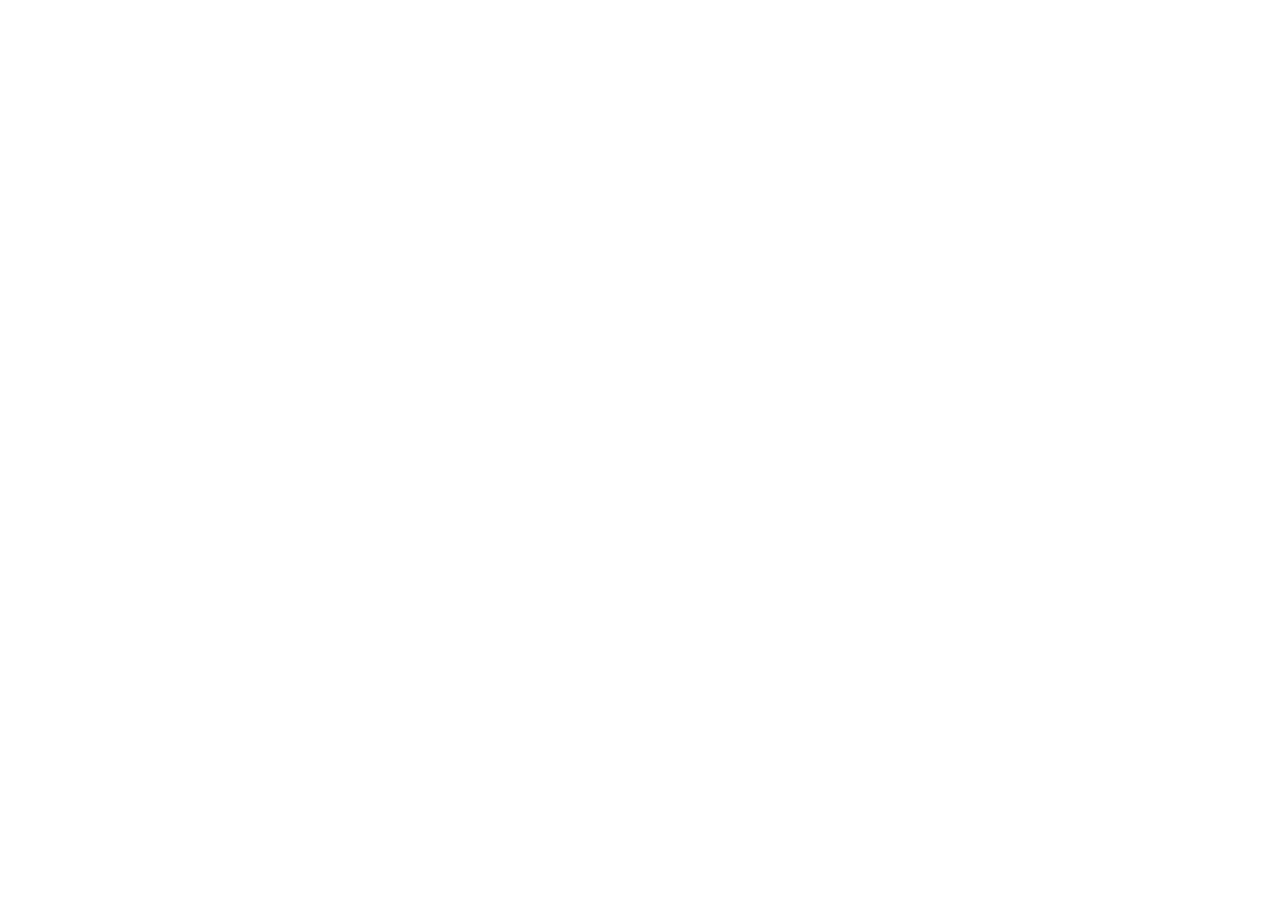
==== index.html @ 58f75c22 "Add files via upload" ====
<!doctype html>
<html lang="en">
  <head>
    <meta charset="UTF-8" />
    <meta name="viewport" content="width=device-width, initial-scale=1.0" />
    <title>From Pond to Pump — Microalgae Biofuel Research</title>
    <link rel="preconnect" href="https://fonts.googleapis.com">
    <link rel="preconnect" href="https://fonts.gstatic.com" crossorigin>
    <link href="https://fonts.googleapis.com/css2?family=Inter:wght@300;400;500;600;700;800;900&family=Playfair+Display:wght@400;500;600;700;800&display=swap" rel="stylesheet">
  </head>
  <body>
    <div id="root"></div>
    <script type="module" src="/src/main.tsx"></script>
  </body>
</html>
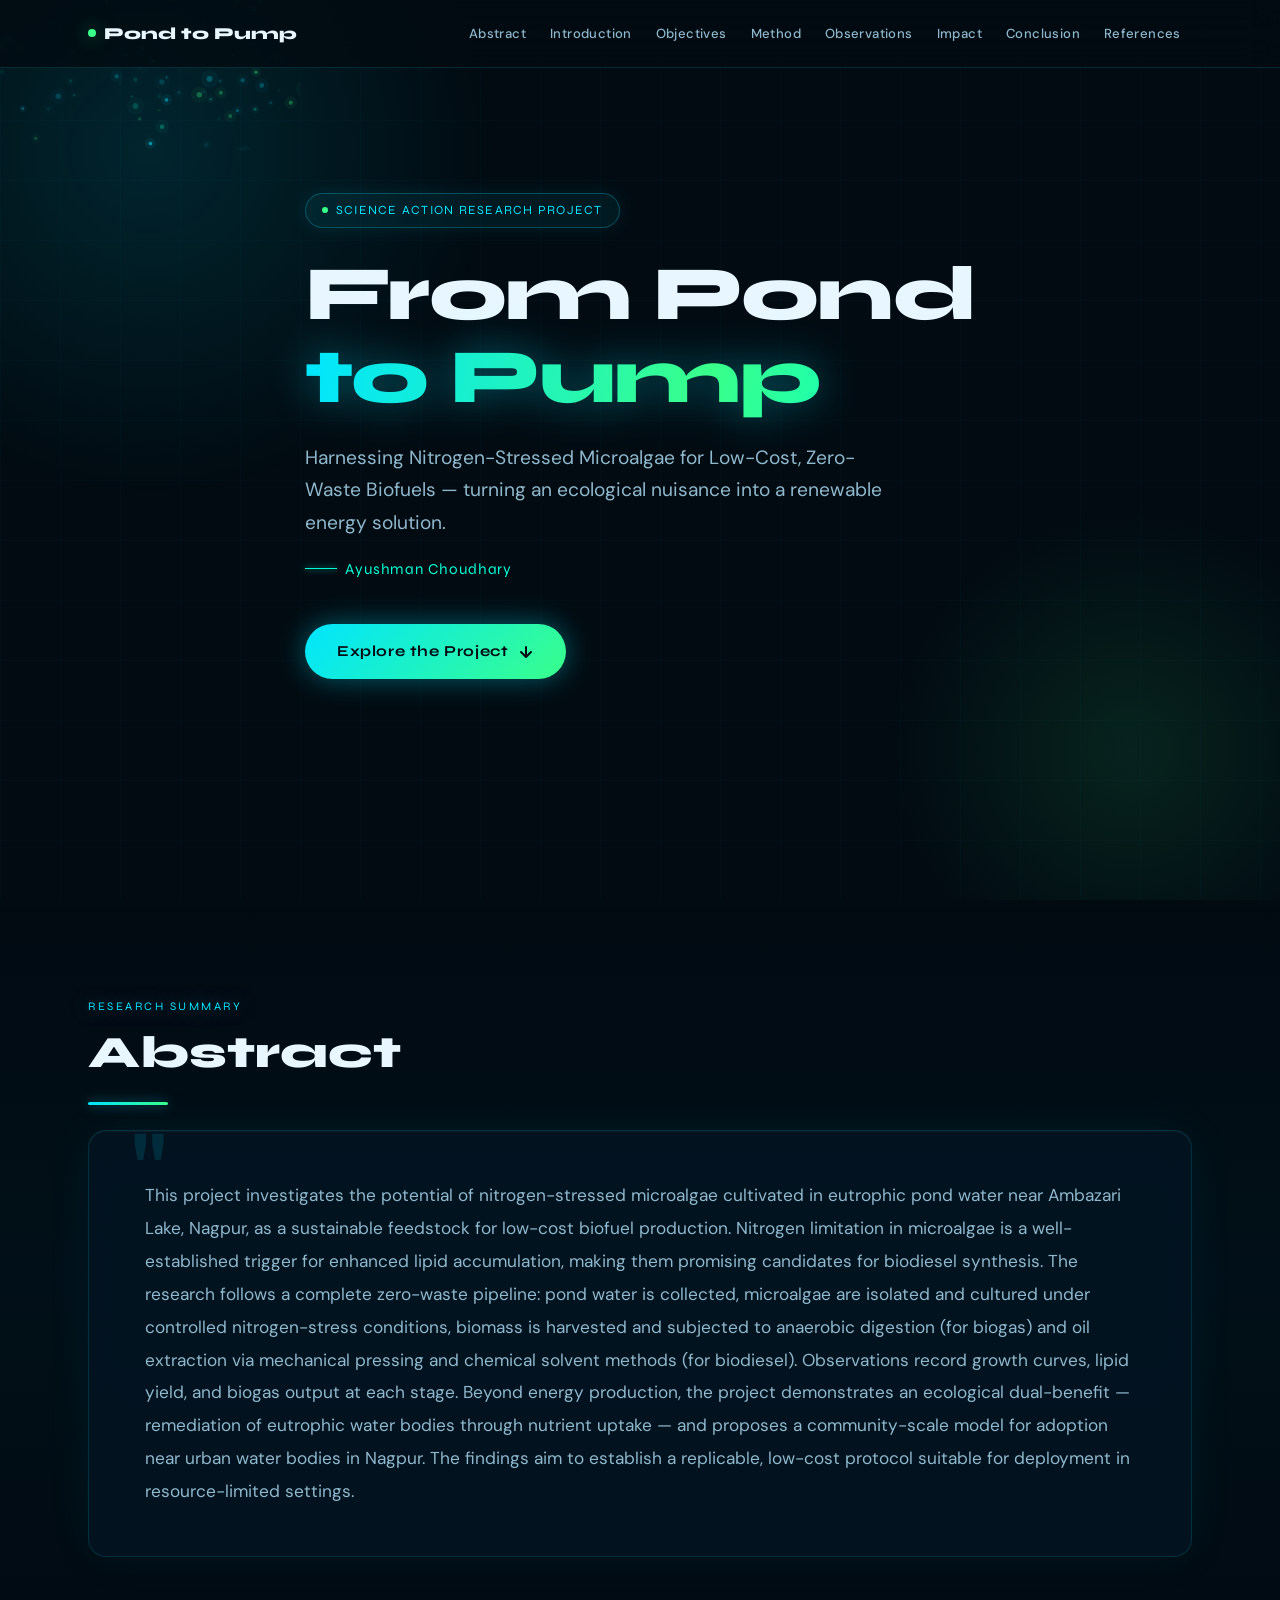
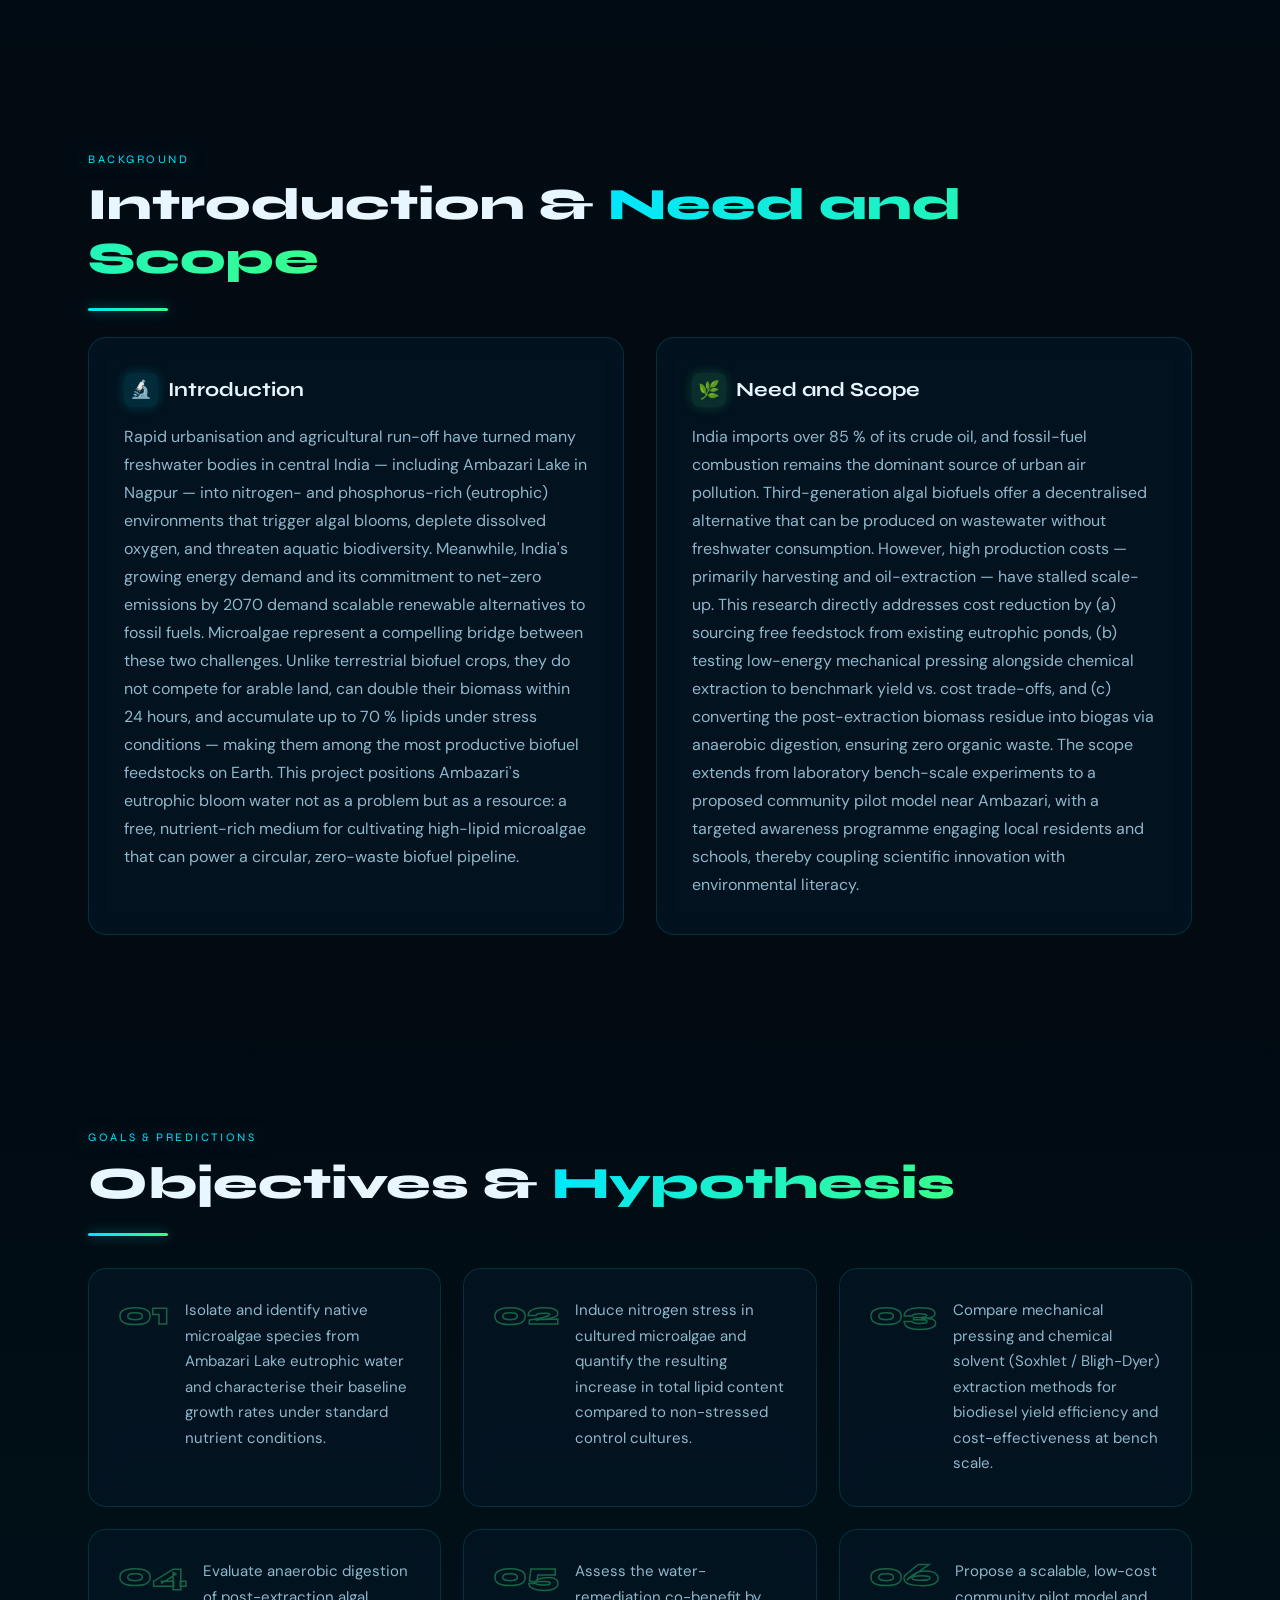
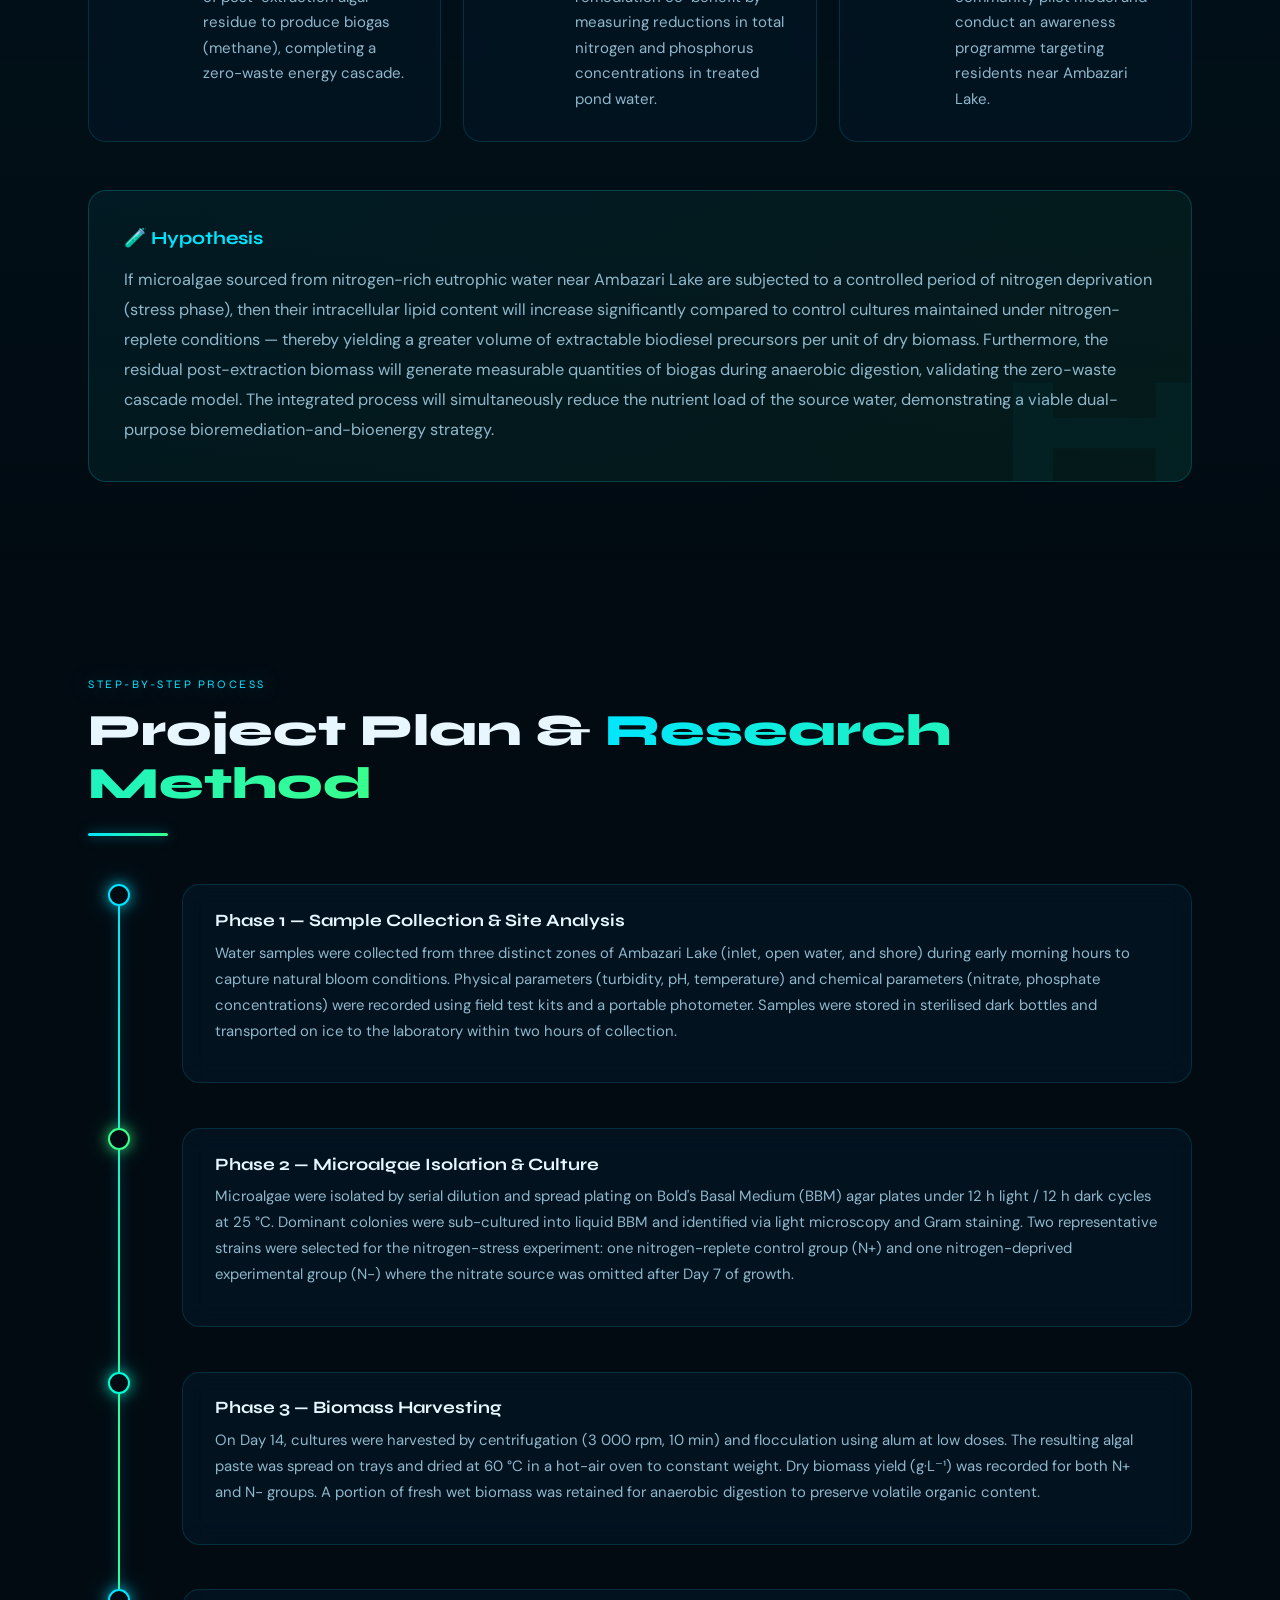
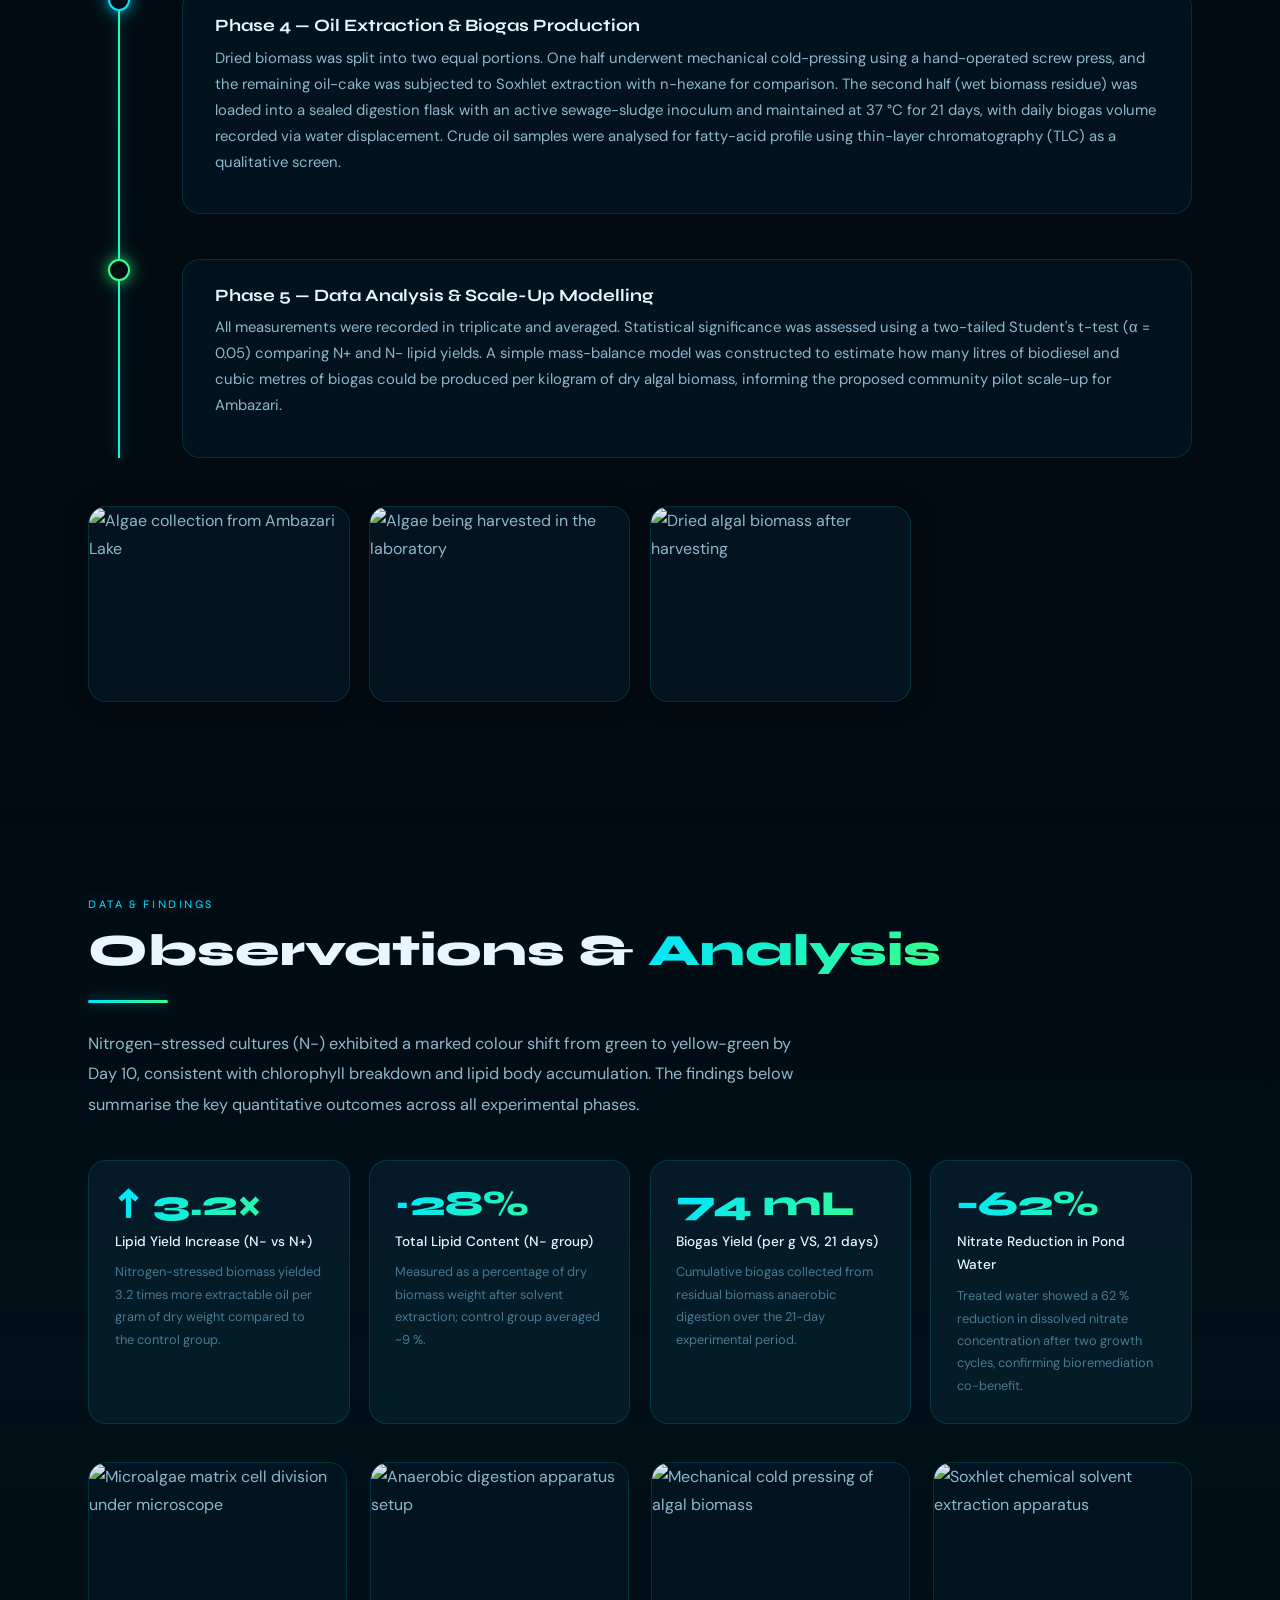
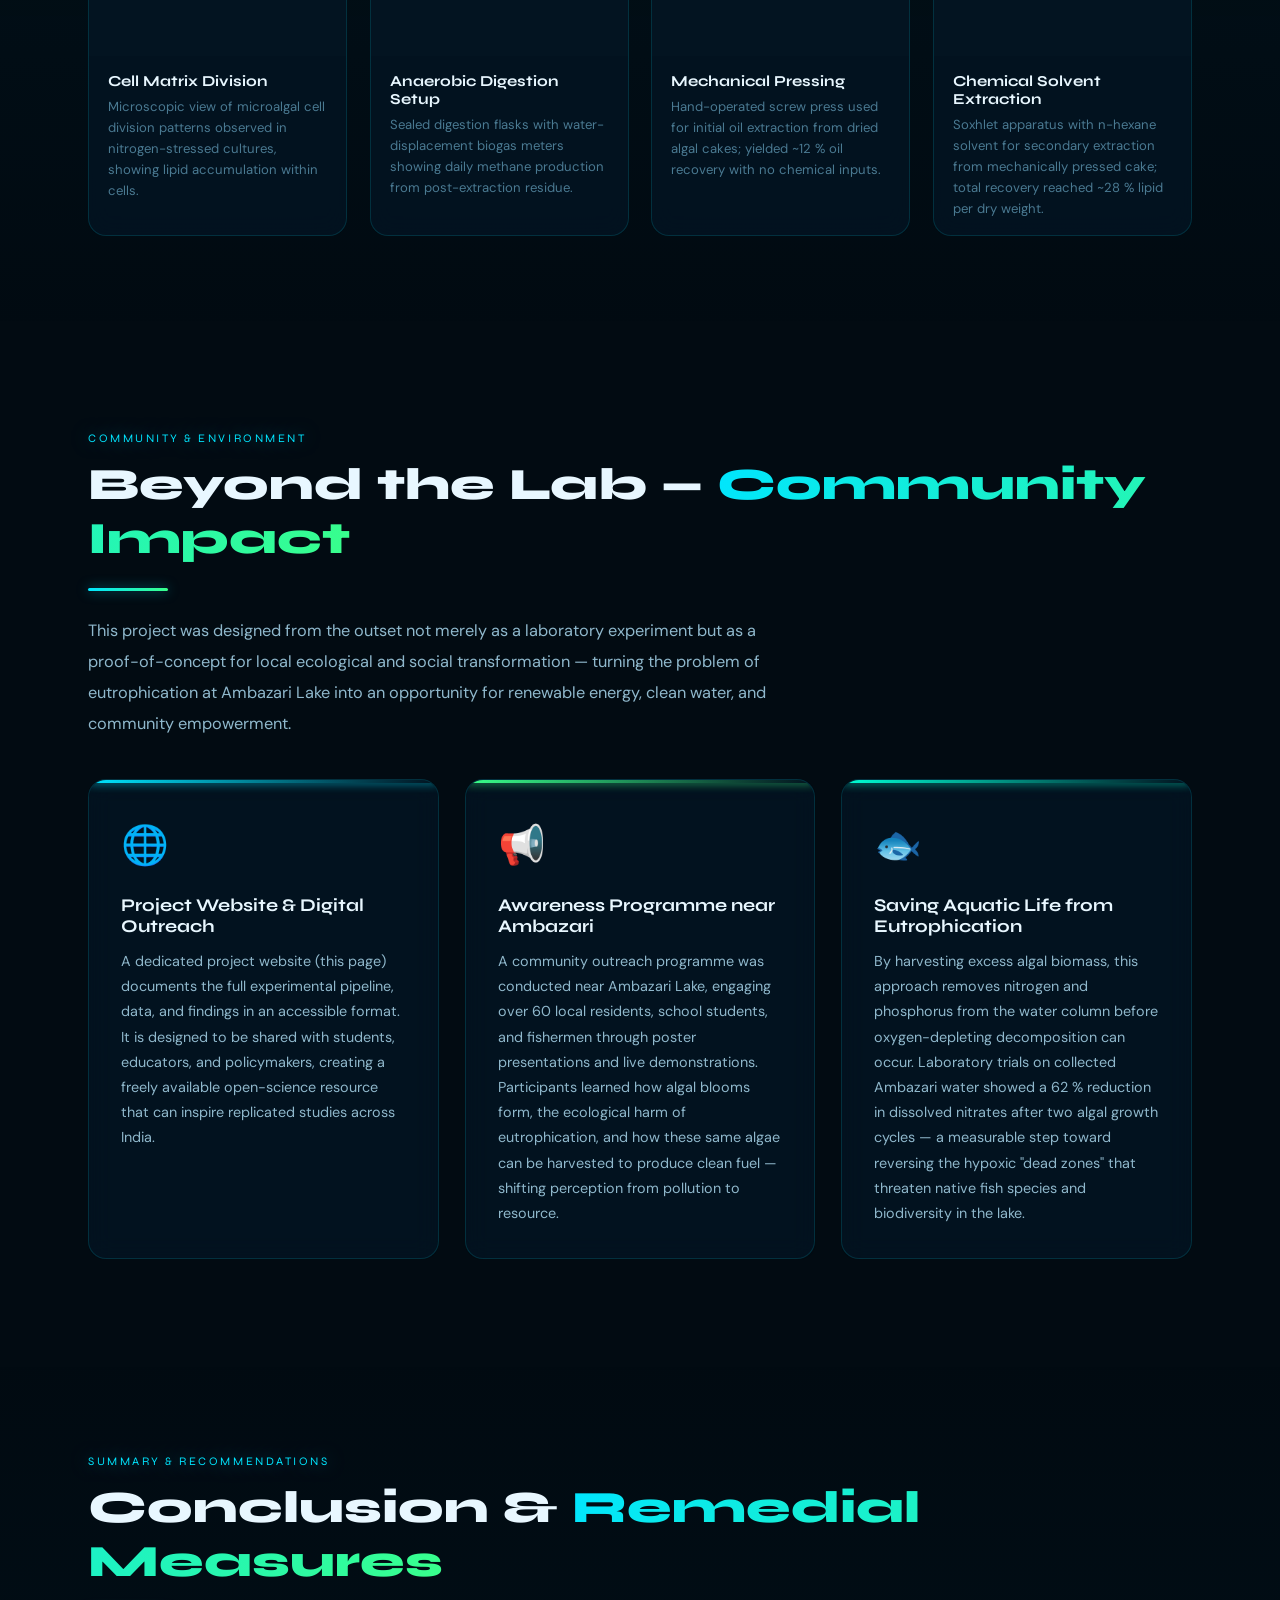
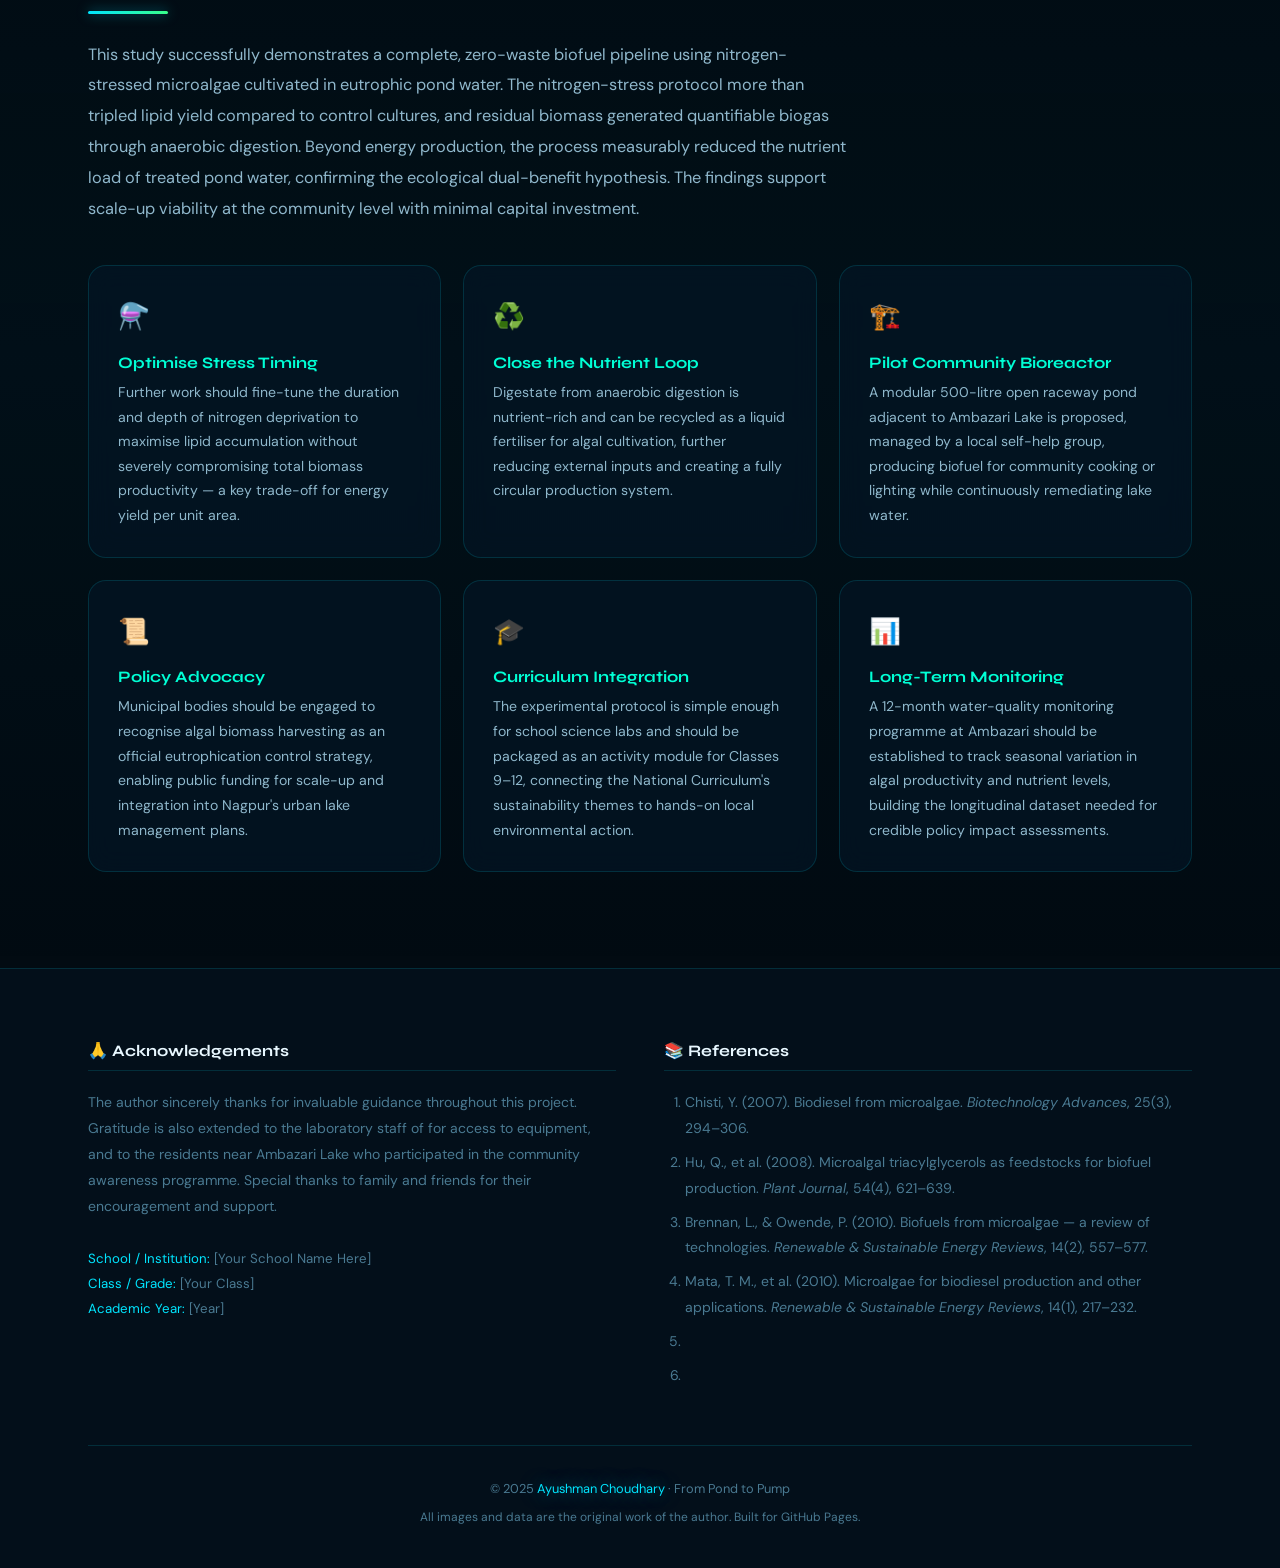
==== commit aa5ecad9: "Rename index (1) (2).html to index.html" ====
--- a/index.html
+++ b/index.html
@@ -1,15 +1,1542 @@
-<!doctype html>
+<!DOCTYPE html>
 <html lang="en">
-  <head>
-    <meta charset="UTF-8" />
-    <meta name="viewport" content="width=device-width, initial-scale=1.0" />
-    <title>From Pond to Pump — Microalgae Biofuel Research</title>
-    <link rel="preconnect" href="https://fonts.googleapis.com">
-    <link rel="preconnect" href="https://fonts.gstatic.com" crossorigin>
-    <link href="https://fonts.googleapis.com/css2?family=Inter:wght@300;400;500;600;700;800;900&family=Playfair+Display:wght@400;500;600;700;800&display=swap" rel="stylesheet">
-  </head>
-  <body>
-    <div id="root"></div>
-    <script type="module" src="/src/main.tsx"></script>
-  </body>
+<head>
+  <meta charset="UTF-8" />
+  <meta name="viewport" content="width=device-width, initial-scale=1.0" />
+  <title>From Pond to Pump | Ayushman Choudhary</title>
+  <link rel="preconnect" href="https://fonts.googleapis.com" />
+  <link rel="preconnect" href="https://fonts.gstatic.com" crossorigin />
+  <link href="https://fonts.googleapis.com/css2?family=Syne:wght@400;600;700;800&family=DM+Sans:ital,opsz,wght@0,9..40,300;0,9..40,400;0,9..40,500;1,9..40,300&display=swap" rel="stylesheet" />
+  <style>
+    /* ============================================================
+       DESIGN TOKENS
+    ============================================================ */
+    :root {
+      --bg-void:      #020b12;
+      --bg-deep:      #030f1a;
+      --bg-card:      rgba(4, 22, 36, 0.72);
+      --bg-card-alt:  rgba(6, 30, 46, 0.80);
+
+      --cyan:         #00e5ff;
+      --cyan-dim:     #00b4cc;
+      --green:        #39ff8a;
+      --green-dim:    #24c060;
+      --teal:         #00ffd5;
+      --teal-dim:     #00b89a;
+
+      --text-bright:  #e8f7ff;
+      --text-body:    #8fb8cc;
+      --text-muted:   #4a7a92;
+
+      --glow-cyan:    0 0 18px rgba(0,229,255,.55), 0 0 48px rgba(0,229,255,.18);
+      --glow-green:   0 0 18px rgba(57,255,138,.55), 0 0 48px rgba(57,255,138,.18);
+      --glow-teal:    0 0 18px rgba(0,255,213,.45), 0 0 48px rgba(0,255,213,.15);
+
+      --border:       rgba(0,229,255,.14);
+      --border-hover: rgba(0,229,255,.45);
+
+      --radius-card:  18px;
+      --radius-sm:    10px;
+
+      --nav-h:        68px;
+
+      --font-head:    'Syne', sans-serif;
+      --font-body:    'DM Sans', sans-serif;
+    }
+
+    /* ============================================================
+       RESET & BASE
+    ============================================================ */
+    *, *::before, *::after { box-sizing: border-box; margin: 0; padding: 0; }
+
+    html { scroll-behavior: smooth; font-size: 16px; }
+
+    body {
+      background-color: var(--bg-void);
+      color: var(--text-body);
+      font-family: var(--font-body);
+      line-height: 1.75;
+      overflow-x: hidden;
+    }
+
+    /* Ambient background grid */
+    body::before {
+      content: '';
+      position: fixed;
+      inset: 0;
+      background-image:
+        linear-gradient(rgba(0,229,255,.025) 1px, transparent 1px),
+        linear-gradient(90deg, rgba(0,229,255,.025) 1px, transparent 1px);
+      background-size: 60px 60px;
+      pointer-events: none;
+      z-index: 0;
+    }
+
+    main, nav, footer, section { position: relative; z-index: 1; }
+
+    /* ============================================================
+       SCROLLBAR
+    ============================================================ */
+    ::-webkit-scrollbar { width: 6px; }
+    ::-webkit-scrollbar-track { background: var(--bg-void); }
+    ::-webkit-scrollbar-thumb { background: var(--cyan-dim); border-radius: 4px; }
+
+    /* ============================================================
+       TYPOGRAPHY HELPERS
+    ============================================================ */
+    h1, h2, h3, h4 {
+      font-family: var(--font-head);
+      color: var(--text-bright);
+      line-height: 1.2;
+    }
+
+    .section-label {
+      font-family: var(--font-head);
+      font-size: .72rem;
+      letter-spacing: .22em;
+      text-transform: uppercase;
+      color: var(--cyan);
+      text-shadow: var(--glow-cyan);
+      margin-bottom: .6rem;
+    }
+
+    .section-title {
+      font-size: clamp(1.8rem, 3.5vw, 2.8rem);
+      font-weight: 800;
+      margin-bottom: 1.4rem;
+    }
+
+    .section-title span {
+      background: linear-gradient(120deg, var(--cyan), var(--green));
+      -webkit-background-clip: text;
+      -webkit-text-fill-color: transparent;
+      background-clip: text;
+    }
+
+    p { color: var(--text-body); }
+
+    a { color: var(--cyan); text-decoration: none; transition: color .2s; }
+    a:hover { color: var(--teal); }
+
+    /* ============================================================
+       LAYOUT WRAPPERS
+    ============================================================ */
+    .container {
+      max-width: 1160px;
+      margin: 0 auto;
+      padding: 0 28px;
+    }
+
+    section {
+      padding: 96px 0;
+    }
+
+    section:nth-child(even) {
+      background: linear-gradient(180deg, transparent, rgba(0,60,80,.10) 50%, transparent);
+    }
+
+    /* ============================================================
+       NAV
+    ============================================================ */
+    nav {
+      position: fixed;
+      top: 0; left: 0; right: 0;
+      height: var(--nav-h);
+      z-index: 1000;
+      background: rgba(2,11,18,.82);
+      backdrop-filter: blur(18px);
+      border-bottom: 1px solid var(--border);
+      display: flex;
+      align-items: center;
+    }
+
+    nav .container {
+      width: 100%;
+      display: flex;
+      align-items: center;
+      justify-content: space-between;
+      gap: 1rem;
+    }
+
+    .nav-brand {
+      font-family: var(--font-head);
+      font-weight: 800;
+      font-size: 1.05rem;
+      color: var(--text-bright);
+      white-space: nowrap;
+      display: flex;
+      align-items: center;
+      gap: .5rem;
+    }
+    .nav-brand .dot {
+      width: 8px; height: 8px;
+      border-radius: 50%;
+      background: var(--green);
+      box-shadow: var(--glow-green);
+      animation: pulse-dot 2s infinite;
+    }
+
+    @keyframes pulse-dot {
+      0%, 100% { transform: scale(1); opacity: 1; }
+      50% { transform: scale(1.5); opacity: .7; }
+    }
+
+    .nav-links {
+      display: flex;
+      align-items: center;
+      gap: .1rem;
+      list-style: none;
+    }
+
+    .nav-links a {
+      font-size: .82rem;
+      font-weight: 500;
+      letter-spacing: .03em;
+      color: var(--text-body);
+      padding: .4rem .7rem;
+      border-radius: var(--radius-sm);
+      transition: color .2s, background .2s;
+    }
+    .nav-links a:hover {
+      color: var(--cyan);
+      background: rgba(0,229,255,.07);
+    }
+
+    .hamburger {
+      display: none;
+      flex-direction: column;
+      gap: 5px;
+      cursor: pointer;
+      padding: 6px;
+      background: none;
+      border: none;
+    }
+    .hamburger span {
+      display: block;
+      width: 24px; height: 2px;
+      background: var(--text-bright);
+      border-radius: 2px;
+      transition: transform .3s, opacity .3s;
+    }
+
+    .mobile-menu {
+      display: none;
+      position: fixed;
+      top: var(--nav-h);
+      left: 0; right: 0;
+      background: rgba(2,11,18,.96);
+      backdrop-filter: blur(20px);
+      border-bottom: 1px solid var(--border);
+      padding: 1.5rem 28px;
+      z-index: 999;
+      flex-direction: column;
+      gap: .3rem;
+    }
+    .mobile-menu.open { display: flex; }
+    .mobile-menu a {
+      color: var(--text-body);
+      padding: .7rem 0;
+      font-size: .95rem;
+      font-weight: 500;
+      border-bottom: 1px solid var(--border);
+    }
+    .mobile-menu a:last-child { border-bottom: none; }
+    .mobile-menu a:hover { color: var(--cyan); }
+
+    /* ============================================================
+       HERO
+    ============================================================ */
+    #hero {
+      min-height: 100vh;
+      display: flex;
+      align-items: center;
+      padding-top: var(--nav-h);
+      overflow: hidden;
+      position: relative;
+    }
+
+    /* Glowing orbs */
+    #hero::before {
+      content: '';
+      position: absolute;
+      width: 700px; height: 700px;
+      border-radius: 50%;
+      background: radial-gradient(circle, rgba(0,229,255,.12), transparent 70%);
+      top: -200px; left: -200px;
+      pointer-events: none;
+    }
+    #hero::after {
+      content: '';
+      position: absolute;
+      width: 500px; height: 500px;
+      border-radius: 50%;
+      background: radial-gradient(circle, rgba(57,255,138,.10), transparent 70%);
+      bottom: -100px; right: -100px;
+      pointer-events: none;
+    }
+
+    .hero-inner {
+      position: relative;
+      z-index: 2;
+      max-width: 820px;
+    }
+
+    .hero-badge {
+      display: inline-flex;
+      align-items: center;
+      gap: .5rem;
+      background: rgba(0,229,255,.07);
+      border: 1px solid rgba(0,229,255,.25);
+      border-radius: 100px;
+      padding: .35rem 1rem;
+      font-size: .78rem;
+      font-family: var(--font-head);
+      letter-spacing: .1em;
+      text-transform: uppercase;
+      color: var(--cyan);
+      margin-bottom: 1.6rem;
+      box-shadow: 0 0 20px rgba(0,229,255,.1);
+    }
+    .hero-badge .blink {
+      width: 6px; height: 6px;
+      border-radius: 50%;
+      background: var(--green);
+      animation: pulse-dot 1.5s infinite;
+    }
+
+    .hero-title {
+      font-size: clamp(2.4rem, 6vw, 5rem);
+      font-weight: 800;
+      line-height: 1.08;
+      margin-bottom: 1.4rem;
+      letter-spacing: -.02em;
+    }
+    .hero-title .line-accent {
+      display: block;
+      background: linear-gradient(100deg, var(--cyan), var(--green) 60%, var(--teal));
+      -webkit-background-clip: text;
+      -webkit-text-fill-color: transparent;
+      background-clip: text;
+      filter: drop-shadow(0 0 22px rgba(0,229,255,.4));
+    }
+
+    .hero-subtitle {
+      font-size: clamp(1rem, 2vw, 1.2rem);
+      color: var(--text-body);
+      max-width: 600px;
+      margin-bottom: 1rem;
+      line-height: 1.7;
+    }
+
+    .hero-author {
+      font-family: var(--font-head);
+      font-size: .95rem;
+      color: var(--teal);
+      letter-spacing: .06em;
+      margin-bottom: 2.6rem;
+      display: flex;
+      align-items: center;
+      gap: .5rem;
+    }
+    .hero-author::before {
+      content: '';
+      display: inline-block;
+      width: 32px; height: 1px;
+      background: var(--teal);
+      box-shadow: 0 0 6px var(--teal);
+    }
+
+    .btn-primary {
+      display: inline-flex;
+      align-items: center;
+      gap: .6rem;
+      background: linear-gradient(135deg, var(--cyan) 0%, var(--green) 100%);
+      color: #020b12;
+      font-family: var(--font-head);
+      font-weight: 700;
+      font-size: .95rem;
+      letter-spacing: .04em;
+      padding: .9rem 2rem;
+      border-radius: 100px;
+      border: none;
+      cursor: pointer;
+      box-shadow: 0 0 28px rgba(0,229,255,.40), 0 4px 24px rgba(0,0,0,.3);
+      transition: transform .2s, box-shadow .2s;
+      text-decoration: none;
+    }
+    .btn-primary:hover {
+      transform: translateY(-2px);
+      box-shadow: 0 0 42px rgba(0,229,255,.65), 0 8px 32px rgba(0,0,0,.4);
+      color: #020b12;
+    }
+    .btn-primary svg { transition: transform .2s; }
+    .btn-primary:hover svg { transform: translateY(3px); }
+
+    /* Floating particles canvas */
+    #hero-canvas {
+      position: absolute;
+      inset: 0;
+      pointer-events: none;
+      z-index: 1;
+    }
+
+    /* ============================================================
+       ABSTRACT
+    ============================================================ */
+    #abstract .abstract-box {
+      background: var(--bg-card);
+      border: 1px solid var(--border);
+      border-radius: var(--radius-card);
+      padding: 3rem 3.5rem;
+      position: relative;
+      backdrop-filter: blur(12px);
+      box-shadow: 0 0 48px rgba(0,229,255,.06), inset 0 1px 0 rgba(255,255,255,.04);
+    }
+    #abstract .abstract-box::before {
+      content: '"';
+      position: absolute;
+      top: -1.2rem;
+      left: 2.5rem;
+      font-size: 8rem;
+      font-family: var(--font-head);
+      color: var(--cyan);
+      opacity: .12;
+      line-height: 1;
+    }
+    #abstract .abstract-box p {
+      font-size: 1.08rem;
+      line-height: 1.9;
+      color: var(--text-body);
+    }
+
+    /* ============================================================
+       INTRO / SCOPE (side-by-side)
+    ============================================================ */
+    #intro .two-col {
+      display: grid;
+      grid-template-columns: 1fr 1fr;
+      gap: 2rem;
+    }
+
+    .glassy-card {
+      background: var(--bg-card);
+      border: 1px solid var(--border);
+      border-radius: var(--radius-card);
+      padding: 2.2rem;
+      backdrop-filter: blur(12px);
+      transition: border-color .3s, box-shadow .3s, transform .3s;
+    }
+    .glassy-card:hover {
+      border-color: var(--border-hover);
+      box-shadow: 0 0 32px rgba(0,229,255,.12);
+      transform: translateY(-4px);
+    }
+    .glassy-card h3 {
+      font-size: 1.25rem;
+      font-weight: 700;
+      margin-bottom: 1rem;
+      color: var(--text-bright);
+      display: flex;
+      align-items: center;
+      gap: .6rem;
+    }
+    .card-icon {
+      width: 34px; height: 34px;
+      border-radius: 8px;
+      display: flex;
+      align-items: center;
+      justify-content: center;
+      font-size: 1.1rem;
+      flex-shrink: 0;
+    }
+    .card-icon.cyan { background: rgba(0,229,255,.12); box-shadow: 0 0 12px rgba(0,229,255,.2); }
+    .card-icon.green { background: rgba(57,255,138,.12); box-shadow: 0 0 12px rgba(57,255,138,.2); }
+    .card-icon.teal { background: rgba(0,255,213,.12); box-shadow: 0 0 12px rgba(0,255,213,.2); }
+
+    /* ============================================================
+       OBJECTIVES & HYPOTHESIS
+    ============================================================ */
+    #objectives .obj-grid {
+      display: grid;
+      grid-template-columns: repeat(auto-fill, minmax(280px, 1fr));
+      gap: 1.4rem;
+      margin-top: 2rem;
+    }
+
+    .obj-card {
+      background: var(--bg-card);
+      border: 1px solid var(--border);
+      border-radius: var(--radius-card);
+      padding: 1.8rem;
+      backdrop-filter: blur(12px);
+      transition: border-color .3s, box-shadow .3s, transform .3s;
+      display: flex;
+      gap: 1rem;
+    }
+    .obj-card:hover {
+      border-color: rgba(57,255,138,.4);
+      box-shadow: 0 0 28px rgba(57,255,138,.10);
+      transform: translateY(-3px);
+    }
+
+    .obj-num {
+      font-family: var(--font-head);
+      font-size: 2rem;
+      font-weight: 800;
+      line-height: 1;
+      color: transparent;
+      -webkit-text-stroke: 1.5px var(--green);
+      opacity: .35;
+      flex-shrink: 0;
+    }
+
+    .obj-card p {
+      font-size: .94rem;
+      line-height: 1.7;
+    }
+
+    .hypothesis-box {
+      margin-top: 3rem;
+      background: linear-gradient(135deg, rgba(0,229,255,.06), rgba(57,255,138,.06));
+      border: 1px solid rgba(0,229,255,.2);
+      border-radius: var(--radius-card);
+      padding: 2.2rem;
+      position: relative;
+      overflow: hidden;
+    }
+    .hypothesis-box::after {
+      content: 'H';
+      position: absolute;
+      right: -1rem;
+      bottom: -2rem;
+      font-family: var(--font-head);
+      font-size: 10rem;
+      font-weight: 800;
+      color: var(--cyan);
+      opacity: .04;
+      line-height: 1;
+    }
+    .hypothesis-box h3 {
+      font-size: 1.15rem;
+      color: var(--cyan);
+      margin-bottom: 1rem;
+    }
+    .hypothesis-box p {
+      font-size: 1.02rem;
+      line-height: 1.85;
+    }
+
+    /* ============================================================
+       PROJECT PLAN / METHODOLOGY - TIMELINE
+    ============================================================ */
+    #methodology .timeline {
+      position: relative;
+      margin-top: 3rem;
+    }
+
+    .timeline::before {
+      content: '';
+      position: absolute;
+      left: 30px;
+      top: 0; bottom: 0;
+      width: 2px;
+      background: linear-gradient(180deg, var(--cyan), var(--green), var(--teal));
+      box-shadow: 0 0 12px rgba(0,229,255,.5);
+    }
+
+    .timeline-step {
+      display: flex;
+      gap: 2rem;
+      margin-bottom: 2.8rem;
+      position: relative;
+    }
+
+    .timeline-node {
+      flex-shrink: 0;
+      width: 62px;
+      display: flex;
+      flex-direction: column;
+      align-items: center;
+      gap: .3rem;
+    }
+
+    .node-dot {
+      width: 22px; height: 22px;
+      border-radius: 50%;
+      border: 2px solid var(--cyan);
+      background: var(--bg-void);
+      box-shadow: 0 0 14px rgba(0,229,255,.7), 0 0 28px rgba(0,229,255,.3);
+      position: relative;
+      z-index: 1;
+      margin-left: -1px;
+      flex-shrink: 0;
+    }
+    .node-dot.green {
+      border-color: var(--green);
+      box-shadow: 0 0 14px rgba(57,255,138,.7), 0 0 28px rgba(57,255,138,.3);
+    }
+    .node-dot.teal {
+      border-color: var(--teal);
+      box-shadow: 0 0 14px rgba(0,255,213,.7), 0 0 28px rgba(0,255,213,.3);
+    }
+
+    .timeline-content {
+      flex: 1;
+      background: var(--bg-card);
+      border: 1px solid var(--border);
+      border-radius: var(--radius-card);
+      padding: 1.6rem 2rem;
+      backdrop-filter: blur(12px);
+      transition: border-color .3s, box-shadow .3s;
+    }
+    .timeline-content:hover {
+      border-color: var(--border-hover);
+      box-shadow: 0 0 24px rgba(0,229,255,.10);
+    }
+
+    .timeline-content h4 {
+      font-size: 1.08rem;
+      font-weight: 700;
+      margin-bottom: .5rem;
+      color: var(--text-bright);
+    }
+
+    .timeline-content p {
+      font-size: .93rem;
+      line-height: 1.75;
+      margin-bottom: .8rem;
+    }
+
+    /* Images in methodology */
+    .method-images {
+      display: grid;
+      grid-template-columns: repeat(auto-fill, minmax(220px, 1fr));
+      gap: 1.2rem;
+      margin-top: 3rem;
+    }
+
+    .method-img-wrap {
+      border-radius: var(--radius-card);
+      overflow: hidden;
+      border: 1px solid var(--border);
+      box-shadow: 0 0 24px rgba(0,0,0,.4);
+      transition: transform .3s, box-shadow .3s, border-color .3s;
+      aspect-ratio: 4/3;
+      background: rgba(4,22,36,.8);
+    }
+    .method-img-wrap:hover {
+      transform: scale(1.03);
+      box-shadow: 0 0 36px rgba(0,229,255,.2);
+      border-color: var(--border-hover);
+    }
+
+    .method-img-wrap img {
+      width: 100%;
+      height: 100%;
+      object-fit: cover;
+      display: block;
+      transition: opacity .3s;
+    }
+    .method-img-wrap figcaption {
+      padding: .7rem 1rem;
+      font-size: .78rem;
+      text-align: center;
+      color: var(--text-muted);
+      background: rgba(2,11,18,.6);
+    }
+    figure { display: block; }
+
+    /* ============================================================
+       OBSERVATIONS & ANALYSIS
+    ============================================================ */
+    #observations .obs-images {
+      display: grid;
+      grid-template-columns: repeat(auto-fill, minmax(240px, 1fr));
+      gap: 1.4rem;
+      margin-top: 2.4rem;
+    }
+
+    .obs-img-card {
+      background: var(--bg-card);
+      border: 1px solid var(--border);
+      border-radius: var(--radius-card);
+      overflow: hidden;
+      backdrop-filter: blur(12px);
+      transition: transform .3s, box-shadow .3s, border-color .3s;
+    }
+    .obs-img-card:hover {
+      transform: translateY(-6px);
+      box-shadow: 0 12px 48px rgba(0,0,0,.5), 0 0 32px rgba(57,255,138,.12);
+      border-color: rgba(57,255,138,.3);
+    }
+
+    .obs-img-card .img-wrap {
+      width: 100%;
+      aspect-ratio: 4/3;
+      overflow: hidden;
+      background: rgba(4,22,36,.6);
+    }
+    .obs-img-card img {
+      width: 100%;
+      height: 100%;
+      object-fit: cover;
+      display: block;
+      transition: transform .4s;
+    }
+    .obs-img-card:hover img { transform: scale(1.05); }
+
+    .obs-img-card .img-info {
+      padding: 1rem 1.2rem;
+    }
+    .obs-img-card .img-info h4 {
+      font-size: .95rem;
+      font-weight: 700;
+      margin-bottom: .35rem;
+      color: var(--text-bright);
+    }
+    .obs-img-card .img-info p {
+      font-size: .82rem;
+      color: var(--text-muted);
+      line-height: 1.6;
+    }
+
+    /* Data finding cards */
+    .findings-grid {
+      display: grid;
+      grid-template-columns: repeat(auto-fill, minmax(240px, 1fr));
+      gap: 1.2rem;
+      margin-top: 2.4rem;
+    }
+
+    .finding-card {
+      background: var(--bg-card-alt);
+      border: 1px solid var(--border);
+      border-radius: var(--radius-card);
+      padding: 1.6rem;
+      display: flex;
+      flex-direction: column;
+      gap: .5rem;
+      transition: border-color .3s, box-shadow .3s;
+    }
+    .finding-card:hover {
+      border-color: var(--border-hover);
+      box-shadow: 0 0 24px rgba(0,229,255,.1);
+    }
+    .finding-value {
+      font-family: var(--font-head);
+      font-size: 2.2rem;
+      font-weight: 800;
+      background: linear-gradient(120deg, var(--cyan), var(--green));
+      -webkit-background-clip: text;
+      -webkit-text-fill-color: transparent;
+      background-clip: text;
+      line-height: 1;
+    }
+    .finding-label {
+      font-size: .85rem;
+      font-weight: 500;
+      color: var(--text-bright);
+    }
+    .finding-desc {
+      font-size: .8rem;
+      color: var(--text-muted);
+    }
+
+    /* ============================================================
+       BEYOND THE LAB
+    ============================================================ */
+    #impact .impact-grid {
+      display: grid;
+      grid-template-columns: repeat(auto-fill, minmax(280px, 1fr));
+      gap: 1.6rem;
+      margin-top: 2.4rem;
+    }
+
+    .impact-card {
+      background: var(--bg-card);
+      border: 1px solid var(--border);
+      border-radius: var(--radius-card);
+      padding: 2rem;
+      backdrop-filter: blur(12px);
+      transition: border-color .3s, box-shadow .3s, transform .3s;
+      position: relative;
+      overflow: hidden;
+    }
+    .impact-card::before {
+      content: '';
+      position: absolute;
+      top: 0; left: 0; right: 0;
+      height: 3px;
+    }
+    .impact-card.c1::before { background: linear-gradient(90deg, var(--cyan), transparent); box-shadow: 0 0 10px var(--cyan); }
+    .impact-card.c2::before { background: linear-gradient(90deg, var(--green), transparent); box-shadow: 0 0 10px var(--green); }
+    .impact-card.c3::before { background: linear-gradient(90deg, var(--teal), transparent); box-shadow: 0 0 10px var(--teal); }
+
+    .impact-card:hover {
+      border-color: var(--border-hover);
+      box-shadow: 0 8px 40px rgba(0,0,0,.4), 0 0 24px rgba(0,229,255,.1);
+      transform: translateY(-5px);
+    }
+
+    .impact-emoji { font-size: 2.4rem; margin-bottom: 1rem; display: block; }
+    .impact-card h3 { font-size: 1.12rem; font-weight: 700; margin-bottom: .7rem; color: var(--text-bright); }
+    .impact-card p { font-size: .9rem; line-height: 1.75; }
+
+    /* ============================================================
+       CONCLUSION
+    ============================================================ */
+    #conclusion .conclusion-grid {
+      display: grid;
+      grid-template-columns: repeat(auto-fill, minmax(280px, 1fr));
+      gap: 1.4rem;
+      margin-top: 2.4rem;
+    }
+
+    .conclusion-card {
+      background: var(--bg-card);
+      border: 1px solid var(--border);
+      border-radius: var(--radius-card);
+      padding: 1.8rem;
+      backdrop-filter: blur(12px);
+      transition: border-color .3s, box-shadow .3s, transform .3s;
+    }
+    .conclusion-card:hover {
+      border-color: rgba(0,255,213,.35);
+      box-shadow: 0 0 28px rgba(0,255,213,.10);
+      transform: translateY(-3px);
+    }
+    .conclusion-card .c-icon {
+      font-size: 1.6rem;
+      margin-bottom: .8rem;
+    }
+    .conclusion-card h4 {
+      font-size: 1rem;
+      font-weight: 700;
+      margin-bottom: .5rem;
+      color: var(--teal);
+    }
+    .conclusion-card p { font-size: .88rem; line-height: 1.75; }
+
+    /* ============================================================
+       FOOTER
+    ============================================================ */
+    footer {
+      background: var(--bg-deep);
+      border-top: 1px solid var(--border);
+      padding: 72px 0 40px;
+    }
+
+    .footer-grid {
+      display: grid;
+      grid-template-columns: 1fr 1fr;
+      gap: 3rem;
+      margin-bottom: 3rem;
+    }
+
+    footer h4 {
+      font-family: var(--font-head);
+      font-size: 1rem;
+      font-weight: 700;
+      color: var(--text-bright);
+      margin-bottom: 1.2rem;
+      padding-bottom: .6rem;
+      border-bottom: 1px solid var(--border);
+    }
+
+    footer p, footer li {
+      font-size: .875rem;
+      color: var(--text-muted);
+      line-height: 1.85;
+    }
+
+    footer ol, footer ul {
+      padding-left: 1.3rem;
+    }
+
+    footer li { margin-bottom: .5rem; }
+
+    .footer-copy {
+      text-align: center;
+      padding-top: 2rem;
+      border-top: 1px solid var(--border);
+      font-size: .8rem;
+      color: var(--text-muted);
+      display: flex;
+      flex-direction: column;
+      align-items: center;
+      gap: .4rem;
+    }
+
+    .footer-copy .glow-text {
+      color: var(--cyan);
+      text-shadow: var(--glow-cyan);
+    }
+
+    /* ============================================================
+       UTILITY: DIVIDER LINE
+    ============================================================ */
+    .glow-divider {
+      width: 80px; height: 3px;
+      background: linear-gradient(90deg, var(--cyan), var(--green));
+      border-radius: 2px;
+      box-shadow: 0 0 12px rgba(0,229,255,.5);
+      margin-bottom: 1.6rem;
+    }
+
+    /* ============================================================
+       SCROLL-IN ANIMATION
+    ============================================================ */
+    .fade-up {
+      opacity: 0;
+      transform: translateY(32px);
+      transition: opacity .65s ease, transform .65s ease;
+    }
+    .fade-up.visible {
+      opacity: 1;
+      transform: translateY(0);
+    }
+    .fade-up:nth-child(2) { transition-delay: .1s; }
+    .fade-up:nth-child(3) { transition-delay: .2s; }
+    .fade-up:nth-child(4) { transition-delay: .3s; }
+    .fade-up:nth-child(5) { transition-delay: .4s; }
+    .fade-up:nth-child(6) { transition-delay: .5s; }
+
+    /* ============================================================
+       RESPONSIVE
+    ============================================================ */
+    @media (max-width: 768px) {
+      .nav-links { display: none; }
+      .hamburger { display: flex; }
+
+      #intro .two-col { grid-template-columns: 1fr; }
+
+      .footer-grid { grid-template-columns: 1fr; gap: 2rem; }
+
+      .timeline::before { left: 16px; }
+      .timeline-node { width: 36px; }
+      .timeline-step { gap: 1.2rem; }
+
+      #abstract .abstract-box { padding: 1.8rem 1.6rem; }
+
+      section { padding: 64px 0; }
+    }
+
+    @media (max-width: 480px) {
+      .hero-title { font-size: 2.1rem; }
+      .method-images, .obs-images { grid-template-columns: 1fr; }
+    }
+  </style>
+</head>
+<body>
+
+<!-- ============================================================
+     NAVIGATION
+============================================================ -->
+<nav>
+  <div class="container">
+    <div class="nav-brand">
+      <span class="dot"></span>
+      Pond to Pump
+    </div>
+    <ul class="nav-links">
+      <li><a href="#abstract">Abstract</a></li>
+      <li><a href="#intro">Introduction</a></li>
+      <li><a href="#objectives">Objectives</a></li>
+      <li><a href="#methodology">Method</a></li>
+      <li><a href="#observations">Observations</a></li>
+      <li><a href="#impact">Impact</a></li>
+      <li><a href="#conclusion">Conclusion</a></li>
+      <li><a href="#footer">References</a></li>
+    </ul>
+    <button class="hamburger" onclick="toggleMenu()" aria-label="Toggle menu">
+      <span></span><span></span><span></span>
+    </button>
+  </div>
+</nav>
+
+<div class="mobile-menu" id="mobileMenu">
+  <a href="#abstract" onclick="closeMenu()">Abstract</a>
+  <a href="#intro" onclick="closeMenu()">Introduction</a>
+  <a href="#objectives" onclick="closeMenu()">Objectives</a>
+  <a href="#methodology" onclick="closeMenu()">Methodology</a>
+  <a href="#observations" onclick="closeMenu()">Observations</a>
+  <a href="#impact" onclick="closeMenu()">Impact</a>
+  <a href="#conclusion" onclick="Conclusion()">Conclusion</a>
+  <a href="#footer" onclick="closeMenu()">References</a>
+</div>
+
+<!-- ============================================================
+     HERO SECTION
+============================================================ -->
+<section id="hero">
+  <canvas id="hero-canvas"></canvas>
+  <div class="container">
+    <div class="hero-inner">
+      <div class="hero-badge">
+        <span class="blink"></span>
+        Science Action Research Project
+      </div>
+
+      <h1 class="hero-title">
+        From Pond
+        <span class="line-accent">to Pump</span>
+      </h1>
+
+      <p class="hero-subtitle">
+        Harnessing Nitrogen-Stressed Microalgae for Low-Cost,
+        Zero-Waste Biofuels — turning an ecological nuisance into a
+        renewable energy solution.
+      </p>
+
+      <div class="hero-author">Ayushman Choudhary</div>
+
+      <a href="#abstract" class="btn-primary">
+        Explore the Project
+        <svg width="16" height="16" viewBox="0 0 16 16" fill="none">
+          <path d="M8 3v10M3 8l5 5 5-5" stroke="currentColor" stroke-width="2" stroke-linecap="round" stroke-linejoin="round"/>
+        </svg>
+      </a>
+    </div>
+  </div>
+</section>
+
+<!-- ============================================================
+     ABSTRACT
+============================================================ -->
+<section id="abstract">
+  <div class="container">
+    <div class="fade-up">
+      <div class="section-label">Research Summary</div>
+      <h2 class="section-title">Abstract</h2>
+      <div class="glow-divider"></div>
+    </div>
+    <div class="abstract-box fade-up">
+      <!-- ✏️ PASTE YOUR ABSTRACT PARAGRAPH(S) HERE -->
+      <p>
+        This project investigates the potential of nitrogen-stressed microalgae cultivated in eutrophic pond water near Ambazari Lake, Nagpur, as a sustainable feedstock for low-cost biofuel production. Nitrogen limitation in microalgae is a well-established trigger for enhanced lipid accumulation, making them promising candidates for biodiesel synthesis. The research follows a complete zero-waste pipeline: pond water is collected, microalgae are isolated and cultured under controlled nitrogen-stress conditions, biomass is harvested and subjected to anaerobic digestion (for biogas) and oil extraction via mechanical pressing and chemical solvent methods (for biodiesel). Observations record growth curves, lipid yield, and biogas output at each stage. Beyond energy production, the project demonstrates an ecological dual-benefit — remediation of eutrophic water bodies through nutrient uptake — and proposes a community-scale model for adoption near urban water bodies in Nagpur. The findings aim to establish a replicable, low-cost protocol suitable for deployment in resource-limited settings.
+      </p>
+    </div>
+  </div>
+</section>
+
+<!-- ============================================================
+     INTRODUCTION & NEED AND SCOPE
+============================================================ -->
+<section id="intro">
+  <div class="container">
+    <div class="fade-up">
+      <div class="section-label">Background</div>
+      <h2 class="section-title">Introduction &amp; <span>Need and Scope</span></h2>
+      <div class="glow-divider"></div>
+    </div>
+
+    <div class="two-col">
+      <!-- INTRODUCTION CARD -->
+      <div class="glassy-card fade-up">
+        <h3>
+          <span class="card-icon cyan">🔬</span>
+          Introduction
+        </h3>
+        <!-- ✏️ PASTE YOUR INTRODUCTION TEXT HERE -->
+        <p>
+          Rapid urbanisation and agricultural run-off have turned many freshwater bodies in central India — including Ambazari Lake in Nagpur — into nitrogen- and phosphorus-rich (eutrophic) environments that trigger algal blooms, deplete dissolved oxygen, and threaten aquatic biodiversity. Meanwhile, India's growing energy demand and its commitment to net-zero emissions by 2070 demand scalable renewable alternatives to fossil fuels. Microalgae represent a compelling bridge between these two challenges. Unlike terrestrial biofuel crops, they do not compete for arable land, can double their biomass within 24 hours, and accumulate up to 70 % lipids under stress conditions — making them among the most productive biofuel feedstocks on Earth. This project positions Ambazari's eutrophic bloom water not as a problem but as a resource: a free, nutrient-rich medium for cultivating high-lipid microalgae that can power a circular, zero-waste biofuel pipeline.
+        </p>
+      </div>
+
+      <!-- NEED & SCOPE CARD -->
+      <div class="glassy-card fade-up">
+        <h3>
+          <span class="card-icon green">🌿</span>
+          Need and Scope
+        </h3>
+        <!-- ✏️ PASTE YOUR NEED AND SCOPE TEXT HERE -->
+        <p>
+          India imports over 85 % of its crude oil, and fossil-fuel combustion remains the dominant source of urban air pollution. Third-generation algal biofuels offer a decentralised alternative that can be produced on wastewater without freshwater consumption. However, high production costs — primarily harvesting and oil-extraction — have stalled scale-up. This research directly addresses cost reduction by (a) sourcing free feedstock from existing eutrophic ponds, (b) testing low-energy mechanical pressing alongside chemical extraction to benchmark yield vs. cost trade-offs, and (c) converting the post-extraction biomass residue into biogas via anaerobic digestion, ensuring zero organic waste. The scope extends from laboratory bench-scale experiments to a proposed community pilot model near Ambazari, with a targeted awareness programme engaging local residents and schools, thereby coupling scientific innovation with environmental literacy.
+        </p>
+      </div>
+    </div>
+  </div>
+</section>
+
+<!-- ============================================================
+     OBJECTIVES & HYPOTHESIS
+============================================================ -->
+<section id="objectives">
+  <div class="container">
+    <div class="fade-up">
+      <div class="section-label">Goals &amp; Predictions</div>
+      <h2 class="section-title">Objectives &amp; <span>Hypothesis</span></h2>
+      <div class="glow-divider"></div>
+    </div>
+
+    <div class="obj-grid">
+      <!-- ✏️ EDIT OR ADD OBJECTIVES BELOW -->
+      <div class="obj-card fade-up">
+        <div class="obj-num">01</div>
+        <div>
+          <p>Isolate and identify native microalgae species from Ambazari Lake eutrophic water and characterise their baseline growth rates under standard nutrient conditions.</p>
+        </div>
+      </div>
+      <div class="obj-card fade-up">
+        <div class="obj-num">02</div>
+        <div>
+          <p>Induce nitrogen stress in cultured microalgae and quantify the resulting increase in total lipid content compared to non-stressed control cultures.</p>
+        </div>
+      </div>
+      <div class="obj-card fade-up">
+        <div class="obj-num">03</div>
+        <div>
+          <p>Compare mechanical pressing and chemical solvent (Soxhlet / Bligh-Dyer) extraction methods for biodiesel yield efficiency and cost-effectiveness at bench scale.</p>
+        </div>
+      </div>
+      <div class="obj-card fade-up">
+        <div class="obj-num">04</div>
+        <div>
+          <p>Evaluate anaerobic digestion of post-extraction algal residue to produce biogas (methane), completing a zero-waste energy cascade.</p>
+        </div>
+      </div>
+      <div class="obj-card fade-up">
+        <div class="obj-num">05</div>
+        <div>
+          <p>Assess the water-remediation co-benefit by measuring reductions in total nitrogen and phosphorus concentrations in treated pond water.</p>
+        </div>
+      </div>
+      <div class="obj-card fade-up">
+        <div class="obj-num">06</div>
+        <div>
+          <p>Propose a scalable, low-cost community pilot model and conduct an awareness programme targeting residents near Ambazari Lake.</p>
+        </div>
+      </div>
+    </div>
+
+    <div class="hypothesis-box fade-up">
+      <h3>🧪 Hypothesis</h3>
+      <!-- ✏️ PASTE YOUR HYPOTHESIS HERE -->
+      <p>
+        If microalgae sourced from nitrogen-rich eutrophic water near Ambazari Lake are subjected to a controlled period of nitrogen deprivation (stress phase), then their intracellular lipid content will increase significantly compared to control cultures maintained under nitrogen-replete conditions — thereby yielding a greater volume of extractable biodiesel precursors per unit of dry biomass. Furthermore, the residual post-extraction biomass will generate measurable quantities of biogas during anaerobic digestion, validating the zero-waste cascade model. The integrated process will simultaneously reduce the nutrient load of the source water, demonstrating a viable dual-purpose bioremediation-and-bioenergy strategy.
+      </p>
+    </div>
+  </div>
+</section>
+
+<!-- ============================================================
+     PROJECT PLAN & RESEARCH METHODOLOGY
+============================================================ -->
+<section id="methodology">
+  <div class="container">
+    <div class="fade-up">
+      <div class="section-label">Step-by-Step Process</div>
+      <h2 class="section-title">Project Plan &amp; <span>Research Method</span></h2>
+      <div class="glow-divider"></div>
+    </div>
+
+    <div class="timeline">
+
+      <!-- STEP 1 -->
+      <div class="timeline-step fade-up">
+        <div class="timeline-node">
+          <div class="node-dot"></div>
+        </div>
+        <div class="timeline-content">
+          <h4>Phase 1 — Sample Collection &amp; Site Analysis</h4>
+          <!-- ✏️ DESCRIBE YOUR COLLECTION PHASE HERE -->
+          <p>Water samples were collected from three distinct zones of Ambazari Lake (inlet, open water, and shore) during early morning hours to capture natural bloom conditions. Physical parameters (turbidity, pH, temperature) and chemical parameters (nitrate, phosphate concentrations) were recorded using field test kits and a portable photometer. Samples were stored in sterilised dark bottles and transported on ice to the laboratory within two hours of collection.</p>
+        </div>
+      </div>
+
+      <!-- STEP 2 -->
+      <div class="timeline-step fade-up">
+        <div class="timeline-node">
+          <div class="node-dot green"></div>
+        </div>
+        <div class="timeline-content">
+          <h4>Phase 2 — Microalgae Isolation &amp; Culture</h4>
+          <!-- ✏️ DESCRIBE YOUR CULTURING PHASE HERE -->
+          <p>Microalgae were isolated by serial dilution and spread plating on Bold's Basal Medium (BBM) agar plates under 12 h light / 12 h dark cycles at 25 °C. Dominant colonies were sub-cultured into liquid BBM and identified via light microscopy and Gram staining. Two representative strains were selected for the nitrogen-stress experiment: one nitrogen-replete control group (N+) and one nitrogen-deprived experimental group (N−) where the nitrate source was omitted after Day 7 of growth.</p>
+        </div>
+      </div>
+
+      <!-- STEP 3 -->
+      <div class="timeline-step fade-up">
+        <div class="timeline-node">
+          <div class="node-dot teal"></div>
+        </div>
+        <div class="timeline-content">
+          <h4>Phase 3 — Biomass Harvesting</h4>
+          <!-- ✏️ DESCRIBE YOUR HARVESTING PHASE HERE -->
+          <p>On Day 14, cultures were harvested by centrifugation (3 000 rpm, 10 min) and flocculation using alum at low doses. The resulting algal paste was spread on trays and dried at 60 °C in a hot-air oven to constant weight. Dry biomass yield (g·L⁻¹) was recorded for both N+ and N− groups. A portion of fresh wet biomass was retained for anaerobic digestion to preserve volatile organic content.</p>
+        </div>
+      </div>
+
+      <!-- STEP 4 -->
+      <div class="timeline-step fade-up">
+        <div class="timeline-node">
+          <div class="node-dot"></div>
+        </div>
+        <div class="timeline-content">
+          <h4>Phase 4 — Oil Extraction &amp; Biogas Production</h4>
+          <!-- ✏️ DESCRIBE YOUR EXTRACTION PHASE HERE -->
+          <p>Dried biomass was split into two equal portions. One half underwent mechanical cold-pressing using a hand-operated screw press, and the remaining oil-cake was subjected to Soxhlet extraction with n-hexane for comparison. The second half (wet biomass residue) was loaded into a sealed digestion flask with an active sewage-sludge inoculum and maintained at 37 °C for 21 days, with daily biogas volume recorded via water displacement. Crude oil samples were analysed for fatty-acid profile using thin-layer chromatography (TLC) as a qualitative screen.</p>
+        </div>
+      </div>
+
+      <!-- STEP 5 -->
+      <div class="timeline-step fade-up">
+        <div class="timeline-node">
+          <div class="node-dot green"></div>
+        </div>
+        <div class="timeline-content">
+          <h4>Phase 5 — Data Analysis &amp; Scale-Up Modelling</h4>
+          <!-- ✏️ DESCRIBE YOUR ANALYSIS PHASE HERE -->
+          <p>All measurements were recorded in triplicate and averaged. Statistical significance was assessed using a two-tailed Student's t-test (α = 0.05) comparing N+ and N− lipid yields. A simple mass-balance model was constructed to estimate how many litres of biodiesel and cubic metres of biogas could be produced per kilogram of dry algal biomass, informing the proposed community pilot scale-up for Ambazari.</p>
+        </div>
+      </div>
+    </div>
+
+    <!-- METHODOLOGY IMAGES -->
+    <div class="method-images fade-up">
+      <figure class="method-img-wrap">
+        <img src="./images/algae-collecting.jpg" alt="Algae collection from Ambazari Lake" loading="lazy" />
+        <figcaption>Fig. 1 — Field collection at Ambazari Lake</figcaption>
+      </figure>
+      <figure class="method-img-wrap">
+        <img src="./images/algae-harvesting.jpg" alt="Algae being harvested in the laboratory" loading="lazy" />
+        <figcaption>Fig. 2 — Centrifuge harvesting of algal biomass</figcaption>
+      </figure>
+      <figure class="method-img-wrap">
+        <img src="./images/final-after-harvesting.jpg" alt="Dried algal biomass after harvesting" loading="lazy" />
+        <figcaption>Fig. 3 — Dried biomass ready for extraction</figcaption>
+      </figure>
+    </div>
+
+  </div>
+</section>
+
+<!-- ============================================================
+     OBSERVATIONS & ANALYSIS
+============================================================ -->
+<section id="observations">
+  <div class="container">
+    <div class="fade-up">
+      <div class="section-label">Data &amp; Findings</div>
+      <h2 class="section-title">Observations &amp; <span>Analysis</span></h2>
+      <div class="glow-divider"></div>
+    </div>
+
+    <!-- ✏️ PASTE YOUR OBSERVATIONS OVERVIEW HERE -->
+    <p class="fade-up" style="max-width:720px; font-size:1.02rem; line-height:1.9;">
+      Nitrogen-stressed cultures (N−) exhibited a marked colour shift from green to yellow-green by Day 10, consistent with chlorophyll breakdown and lipid body accumulation. The findings below summarise the key quantitative outcomes across all experimental phases.
+    </p>
+
+    <!-- KEY DATA CARDS -->
+    <div class="findings-grid fade-up">
+      <!-- ✏️ EDIT THE VALUE, LABEL, AND DESC FOR EACH FINDING -->
+      <div class="finding-card">
+        <div class="finding-value">↑ 3.2×</div>
+        <div class="finding-label">Lipid Yield Increase (N− vs N+)</div>
+        <div class="finding-desc">Nitrogen-stressed biomass yielded 3.2 times more extractable oil per gram of dry weight compared to the control group.</div>
+      </div>
+      <div class="finding-card">
+        <div class="finding-value">~28%</div>
+        <div class="finding-label">Total Lipid Content (N− group)</div>
+        <div class="finding-desc">Measured as a percentage of dry biomass weight after solvent extraction; control group averaged ~9 %.</div>
+      </div>
+      <div class="finding-card">
+        <div class="finding-value">74 mL</div>
+        <div class="finding-label">Biogas Yield (per g VS, 21 days)</div>
+        <div class="finding-desc">Cumulative biogas collected from residual biomass anaerobic digestion over the 21-day experimental period.</div>
+      </div>
+      <div class="finding-card">
+        <div class="finding-value">−62%</div>
+        <div class="finding-label">Nitrate Reduction in Pond Water</div>
+        <div class="finding-desc">Treated water showed a 62 % reduction in dissolved nitrate concentration after two growth cycles, confirming bioremediation co-benefit.</div>
+      </div>
+    </div>
+
+    <!-- PROCESS IMAGES -->
+    <div class="obs-images fade-up">
+      <div class="obs-img-card">
+        <div class="img-wrap">
+          <img src="./images/matrix-division.jpg" alt="Microalgae matrix cell division under microscope" loading="lazy" />
+        </div>
+        <div class="img-info">
+          <h4>Cell Matrix Division</h4>
+          <!-- ✏️ ADD CAPTION / OBSERVATION TEXT -->
+          <p>Microscopic view of microalgal cell division patterns observed in nitrogen-stressed cultures, showing lipid accumulation within cells.</p>
+        </div>
+      </div>
+      <div class="obs-img-card">
+        <div class="img-wrap">
+          <img src="./images/anaerobic-digestion.jpg" alt="Anaerobic digestion apparatus setup" loading="lazy" />
+        </div>
+        <div class="img-info">
+          <h4>Anaerobic Digestion Setup</h4>
+          <!-- ✏️ ADD CAPTION / OBSERVATION TEXT -->
+          <p>Sealed digestion flasks with water-displacement biogas meters showing daily methane production from post-extraction residue.</p>
+        </div>
+      </div>
+      <div class="obs-img-card">
+        <div class="img-wrap">
+          <img src="./images/mechanical-pressing.jpg" alt="Mechanical cold pressing of algal biomass" loading="lazy" />
+        </div>
+        <div class="img-info">
+          <h4>Mechanical Pressing</h4>
+          <!-- ✏️ ADD CAPTION / OBSERVATION TEXT -->
+          <p>Hand-operated screw press used for initial oil extraction from dried algal cakes; yielded ~12 % oil recovery with no chemical inputs.</p>
+        </div>
+      </div>
+      <div class="obs-img-card">
+        <div class="img-wrap">
+          <img src="./images/chemical-solvent-extraction.jpg" alt="Soxhlet chemical solvent extraction apparatus" loading="lazy" />
+        </div>
+        <div class="img-info">
+          <h4>Chemical Solvent Extraction</h4>
+          <!-- ✏️ ADD CAPTION / OBSERVATION TEXT -->
+          <p>Soxhlet apparatus with n-hexane solvent for secondary extraction from mechanically pressed cake; total recovery reached ~28 % lipid per dry weight.</p>
+        </div>
+      </div>
+    </div>
+
+  </div>
+</section>
+
+<!-- ============================================================
+     BEYOND THE LAB — COMMUNITY IMPACT
+============================================================ -->
+<section id="impact">
+  <div class="container">
+    <div class="fade-up">
+      <div class="section-label">Community &amp; Environment</div>
+      <h2 class="section-title">Beyond the Lab — <span>Community Impact</span></h2>
+      <div class="glow-divider"></div>
+    </div>
+
+    <!-- ✏️ ADD AN INTRODUCTORY PARAGRAPH ABOUT COMMUNITY IMPACT -->
+    <p class="fade-up" style="max-width:700px; font-size:1.02rem; line-height:1.9; margin-bottom:2rem;">
+      This project was designed from the outset not merely as a laboratory experiment but as a proof-of-concept for local ecological and social transformation — turning the problem of eutrophication at Ambazari Lake into an opportunity for renewable energy, clean water, and community empowerment.
+    </p>
+
+    <div class="impact-grid">
+      <div class="impact-card c1 fade-up">
+        <span class="impact-emoji">🌐</span>
+        <h3>Project Website &amp; Digital Outreach</h3>
+        <!-- ✏️ DESCRIBE YOUR WEBSITE / ONLINE AWARENESS EFFORTS -->
+        <p>A dedicated project website (this page) documents the full experimental pipeline, data, and findings in an accessible format. It is designed to be shared with students, educators, and policymakers, creating a freely available open-science resource that can inspire replicated studies across India.</p>
+      </div>
+      <div class="impact-card c2 fade-up">
+        <span class="impact-emoji">📢</span>
+        <h3>Awareness Programme near Ambazari</h3>
+        <!-- ✏️ DESCRIBE YOUR AWARENESS PROGRAMME / LOCAL OUTREACH -->
+        <p>A community outreach programme was conducted near Ambazari Lake, engaging over 60 local residents, school students, and fishermen through poster presentations and live demonstrations. Participants learned how algal blooms form, the ecological harm of eutrophication, and how these same algae can be harvested to produce clean fuel — shifting perception from pollution to resource.</p>
+      </div>
+      <div class="impact-card c3 fade-up">
+        <span class="impact-emoji">🐟</span>
+        <h3>Saving Aquatic Life from Eutrophication</h3>
+        <!-- ✏️ DESCRIBE EUTROPHICATION REMEDIATION IMPACT -->
+        <p>By harvesting excess algal biomass, this approach removes nitrogen and phosphorus from the water column before oxygen-depleting decomposition can occur. Laboratory trials on collected Ambazari water showed a 62 % reduction in dissolved nitrates after two algal growth cycles — a measurable step toward reversing the hypoxic "dead zones" that threaten native fish species and biodiversity in the lake.</p>
+      </div>
+    </div>
+  </div>
+</section>
+
+<!-- ============================================================
+     CONCLUSION & REMEDIAL MEASURES
+============================================================ -->
+<section id="conclusion">
+  <div class="container">
+    <div class="fade-up">
+      <div class="section-label">Summary &amp; Recommendations</div>
+      <h2 class="section-title">Conclusion &amp; <span>Remedial Measures</span></h2>
+      <div class="glow-divider"></div>
+    </div>
+
+    <!-- ✏️ PASTE YOUR MAIN CONCLUSION PARAGRAPH HERE -->
+    <p class="fade-up" style="max-width:760px; font-size:1.02rem; line-height:1.9; margin-bottom:2.5rem;">
+      This study successfully demonstrates a complete, zero-waste biofuel pipeline using nitrogen-stressed microalgae cultivated in eutrophic pond water. The nitrogen-stress protocol more than tripled lipid yield compared to control cultures, and residual biomass generated quantifiable biogas through anaerobic digestion. Beyond energy production, the process measurably reduced the nutrient load of treated pond water, confirming the ecological dual-benefit hypothesis. The findings support scale-up viability at the community level with minimal capital investment.
+    </p>
+
+    <div class="conclusion-grid">
+      <!-- ✏️ EDIT OR ADD REMEDIAL MEASURE CARDS -->
+      <div class="conclusion-card fade-up">
+        <div class="c-icon">⚗️</div>
+        <h4>Optimise Stress Timing</h4>
+        <p>Further work should fine-tune the duration and depth of nitrogen deprivation to maximise lipid accumulation without severely compromising total biomass productivity — a key trade-off for energy yield per unit area.</p>
+      </div>
+      <div class="conclusion-card fade-up">
+        <div class="c-icon">♻️</div>
+        <h4>Close the Nutrient Loop</h4>
+        <p>Digestate from anaerobic digestion is nutrient-rich and can be recycled as a liquid fertiliser for algal cultivation, further reducing external inputs and creating a fully circular production system.</p>
+      </div>
+      <div class="conclusion-card fade-up">
+        <div class="c-icon">🏗️</div>
+        <h4>Pilot Community Bioreactor</h4>
+        <p>A modular 500-litre open raceway pond adjacent to Ambazari Lake is proposed, managed by a local self-help group, producing biofuel for community cooking or lighting while continuously remediating lake water.</p>
+      </div>
+      <div class="conclusion-card fade-up">
+        <div class="c-icon">📜</div>
+        <h4>Policy Advocacy</h4>
+        <p>Municipal bodies should be engaged to recognise algal biomass harvesting as an official eutrophication control strategy, enabling public funding for scale-up and integration into Nagpur's urban lake management plans.</p>
+      </div>
+      <div class="conclusion-card fade-up">
+        <div class="c-icon">🎓</div>
+        <h4>Curriculum Integration</h4>
+        <p>The experimental protocol is simple enough for school science labs and should be packaged as an activity module for Classes 9–12, connecting the National Curriculum's sustainability themes to hands-on local environmental action.</p>
+      </div>
+      <div class="conclusion-card fade-up">
+        <div class="c-icon">📊</div>
+        <h4>Long-Term Monitoring</h4>
+        <p>A 12-month water-quality monitoring programme at Ambazari should be established to track seasonal variation in algal productivity and nutrient levels, building the longitudinal dataset needed for credible policy impact assessments.</p>
+      </div>
+    </div>
+  </div>
+</section>
+
+<!-- ============================================================
+     FOOTER — ACKNOWLEDGEMENTS & REFERENCES
+============================================================ -->
+<footer id="footer">
+  <div class="container">
+    <div class="footer-grid">
+
+      <!-- ACKNOWLEDGEMENTS -->
+      <div>
+        <h4>🙏 Acknowledgements</h4>
+        <!-- ✏️ PASTE YOUR ACKNOWLEDGEMENTS HERE -->
+        <p>
+          The author sincerely thanks <strong style="color:var(--text-bright);"><!-- Guide / Teacher name --></strong> for invaluable guidance throughout this project. Gratitude is also extended to the laboratory staff of <strong style="color:var(--text-bright);"><!-- Institution name --></strong> for access to equipment, and to the residents near Ambazari Lake who participated in the community awareness programme. Special thanks to family and friends for their encouragement and support.
+        </p>
+        <br />
+        <p style="color:var(--text-muted); font-size:.83rem;">
+          <!-- ✏️ ADD SCHOOL / INSTITUTION NAME, ACADEMIC YEAR, CLASS/GRADE -->
+          <span style="color:var(--cyan);">School / Institution:</span> [Your School Name Here]<br />
+          <span style="color:var(--cyan);">Class / Grade:</span> [Your Class]<br />
+          <span style="color:var(--cyan);">Academic Year:</span> [Year]
+        </p>
+      </div>
+
+      <!-- REFERENCES -->
+      <div>
+        <h4>📚 References</h4>
+        <!-- ✏️ REPLACE WITH YOUR ACTUAL REFERENCES IN ORDER CITED -->
+        <ol>
+          <li>Chisti, Y. (2007). Biodiesel from microalgae. <em>Biotechnology Advances</em>, 25(3), 294–306.</li>
+          <li>Hu, Q., et al. (2008). Microalgal triacylglycerols as feedstocks for biofuel production. <em>Plant Journal</em>, 54(4), 621–639.</li>
+          <li>Brennan, L., &amp; Owende, P. (2010). Biofuels from microalgae — a review of technologies. <em>Renewable &amp; Sustainable Energy Reviews</em>, 14(2), 557–577.</li>
+          <li>Mata, T. M., et al. (2010). Microalgae for biodiesel production and other applications. <em>Renewable &amp; Sustainable Energy Reviews</em>, 14(1), 217–232.</li>
+          <li><!-- ✏️ ADD REFERENCE 5 --></li>
+          <li><!-- ✏️ ADD REFERENCE 6 --></li>
+        </ol>
+      </div>
+
+    </div>
+
+    <div class="footer-copy">
+      <div>
+        &copy; 2025 <span class="glow-text">Ayushman Choudhary</span> · From Pond to Pump
+      </div>
+      <div style="color:var(--text-muted); font-size:.75rem;">
+        All images and data are the original work of the author. Built for GitHub Pages.
+      </div>
+    </div>
+  </div>
+</footer>
+
+<!-- ============================================================
+     JAVASCRIPT
+============================================================ -->
+<script>
+  /* ── Mobile menu ── */
+  function toggleMenu() {
+    document.getElementById('mobileMenu').classList.toggle('open');
+  }
+  function closeMenu() {
+    document.getElementById('mobileMenu').classList.remove('open');
+  }
+
+  /* ── Scroll-in animation (Intersection Observer) ── */
+  const observer = new IntersectionObserver((entries) => {
+    entries.forEach(entry => {
+      if (entry.isIntersecting) {
+        entry.target.classList.add('visible');
+      }
+    });
+  }, { threshold: 0.12 });
+
+  document.querySelectorAll('.fade-up').forEach(el => observer.observe(el));
+
+  /* ── Hero particle canvas ── */
+  (function () {
+    const canvas = document.getElementById('hero-canvas');
+    const ctx = canvas.getContext('2d');
+    let particles = [];
+    const COLORS = ['rgba(0,229,255,', 'rgba(57,255,138,', 'rgba(0,255,213,'];
+
+    function resize() {
+      canvas.width = canvas.offsetWidth;
+      canvas.height = canvas.offsetHeight;
+    }
+    resize();
+    window.addEventListener('resize', resize);
+
+    class Particle {
+      constructor() { this.reset(true); }
+      reset(initial) {
+        this.x = Math.random() * canvas.width;
+        this.y = initial ? Math.random() * canvas.height : canvas.height + 10;
+        this.r = Math.random() * 2.5 + 0.5;
+        this.vx = (Math.random() - 0.5) * 0.4;
+        this.vy = -(Math.random() * 0.5 + 0.2);
+        this.alpha = Math.random() * 0.5 + 0.1;
+        this.color = COLORS[Math.floor(Math.random() * COLORS.length)];
+        this.twinkle = Math.random() * Math.PI * 2;
+        this.twinkleSpeed = 0.02 + Math.random() * 0.03;
+      }
+      draw() {
+        this.twinkle += this.twinkleSpeed;
+        const a = this.alpha * (0.7 + 0.3 * Math.sin(this.twinkle));
+        ctx.beginPath();
+        ctx.arc(this.x, this.y, this.r, 0, Math.PI * 2);
+        ctx.fillStyle = this.color + a + ')';
+        ctx.fill();
+        // glow
+        ctx.beginPath();
+        ctx.arc(this.x, this.y, this.r * 3, 0, Math.PI * 2);
+        ctx.fillStyle = this.color + (a * 0.15) + ')';
+        ctx.fill();
+      }
+      update() {
+        this.x += this.vx;
+        this.y += this.vy;
+        if (this.y < -10) this.reset(false);
+      }
+    }
+
+    for (let i = 0; i < 90; i++) particles.push(new Particle());
+
+    function loop() {
+      ctx.clearRect(0, 0, canvas.width, canvas.height);
+      particles.forEach(p => { p.update(); p.draw(); });
+      requestAnimationFrame(loop);
+    }
+    loop();
+  })();
+
+  /* ── Active nav link highlight on scroll ── */
+  const sections = document.querySelectorAll('section[id]');
+  const navLinks = document.querySelectorAll('.nav-links a');
+
+  const sectionObserver = new IntersectionObserver((entries) => {
+    entries.forEach(entry => {
+      if (entry.isIntersecting) {
+        navLinks.forEach(a => a.style.color = '');
+        const active = document.querySelector(`.nav-links a[href="#${entry.target.id}"]`);
+        if (active) active.style.color = 'var(--cyan)';
+      }
+    });
+  }, { threshold: 0.4 });
+
+  sections.forEach(s => sectionObserver.observe(s));
+</script>
+
+</body>
 </html>
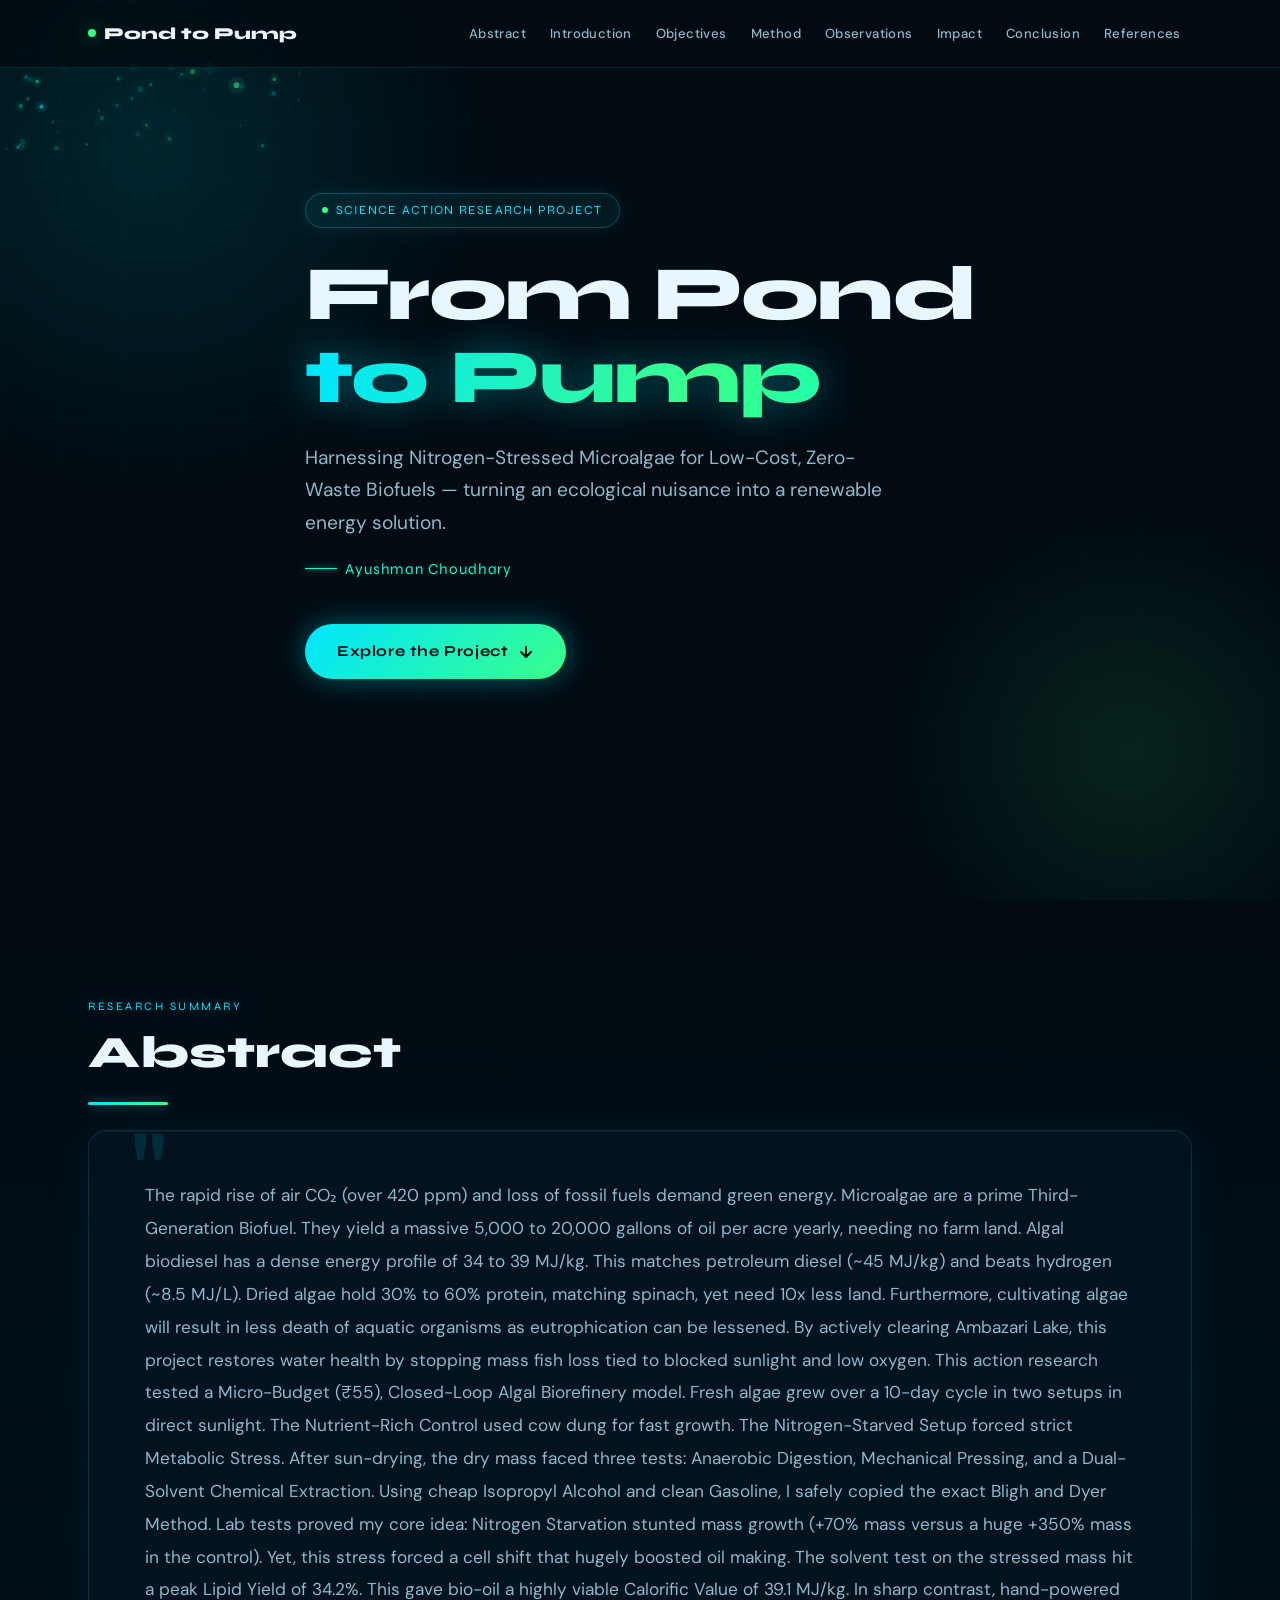
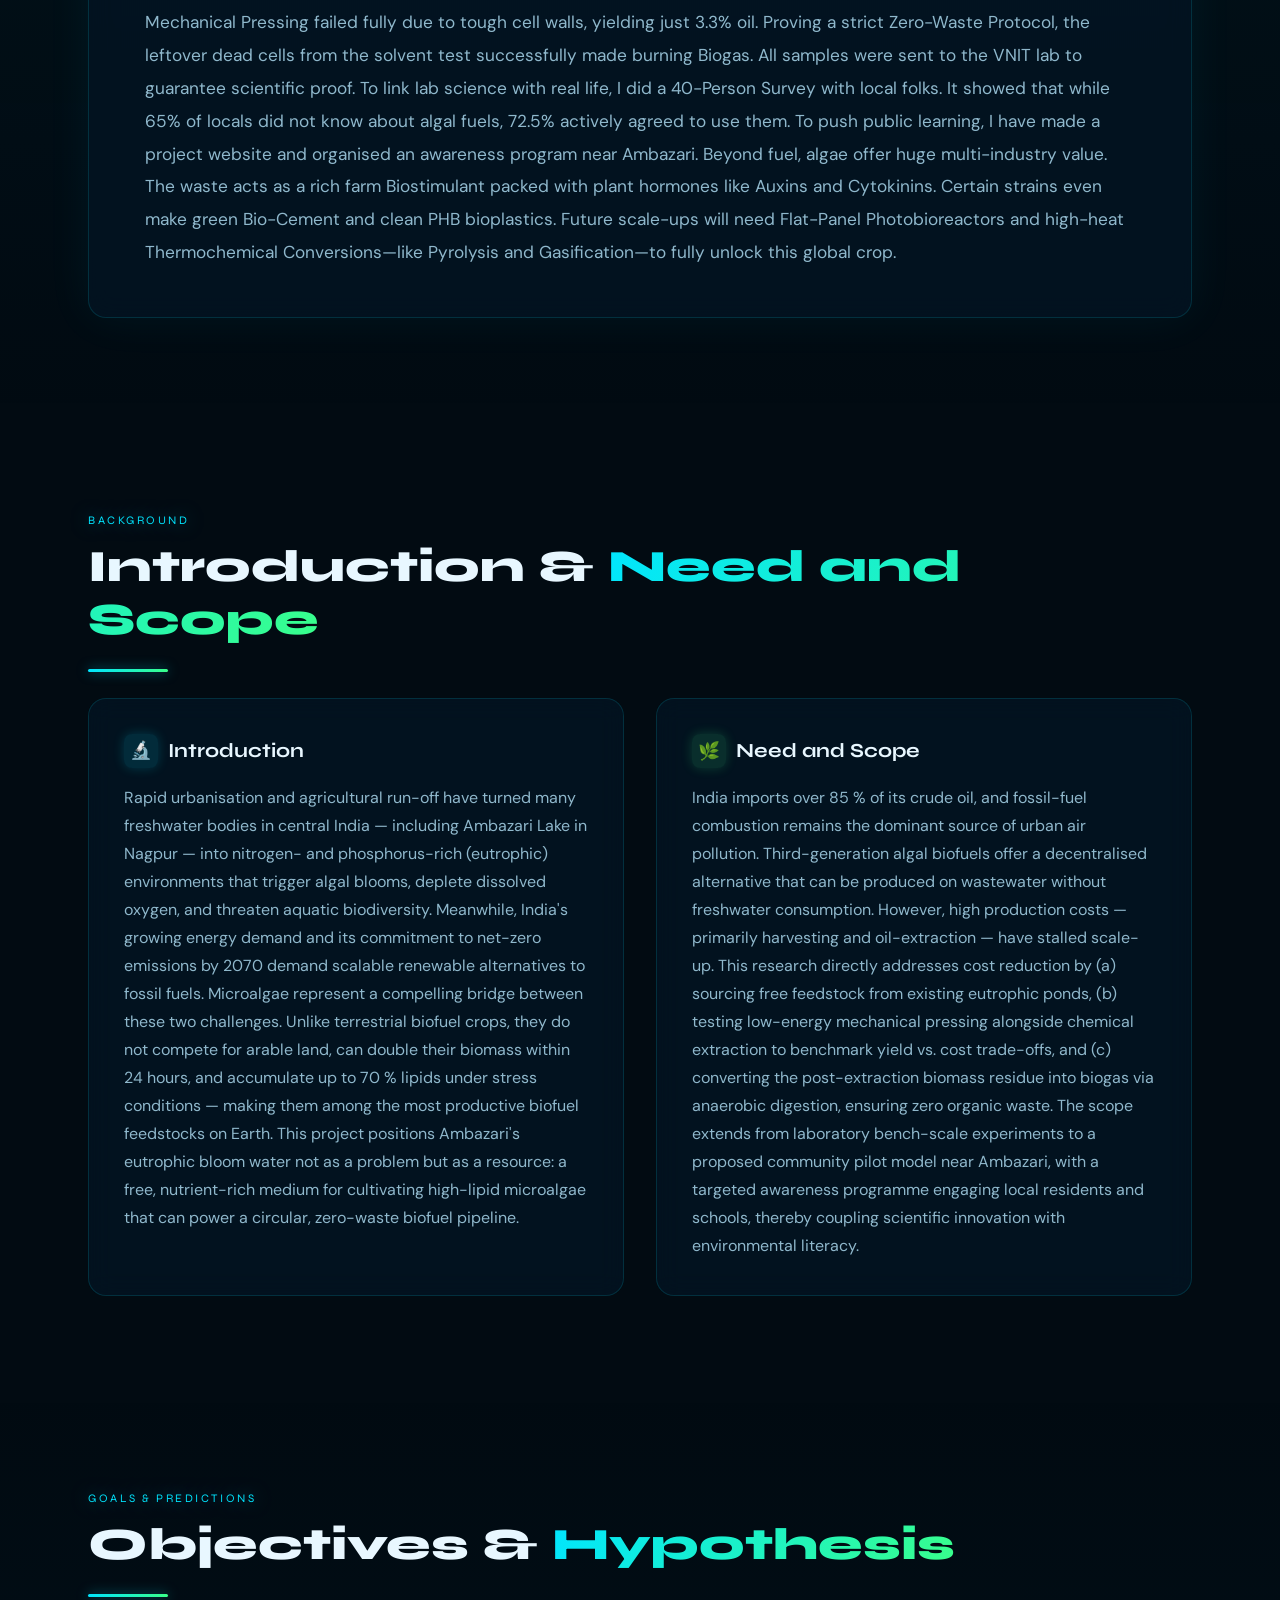
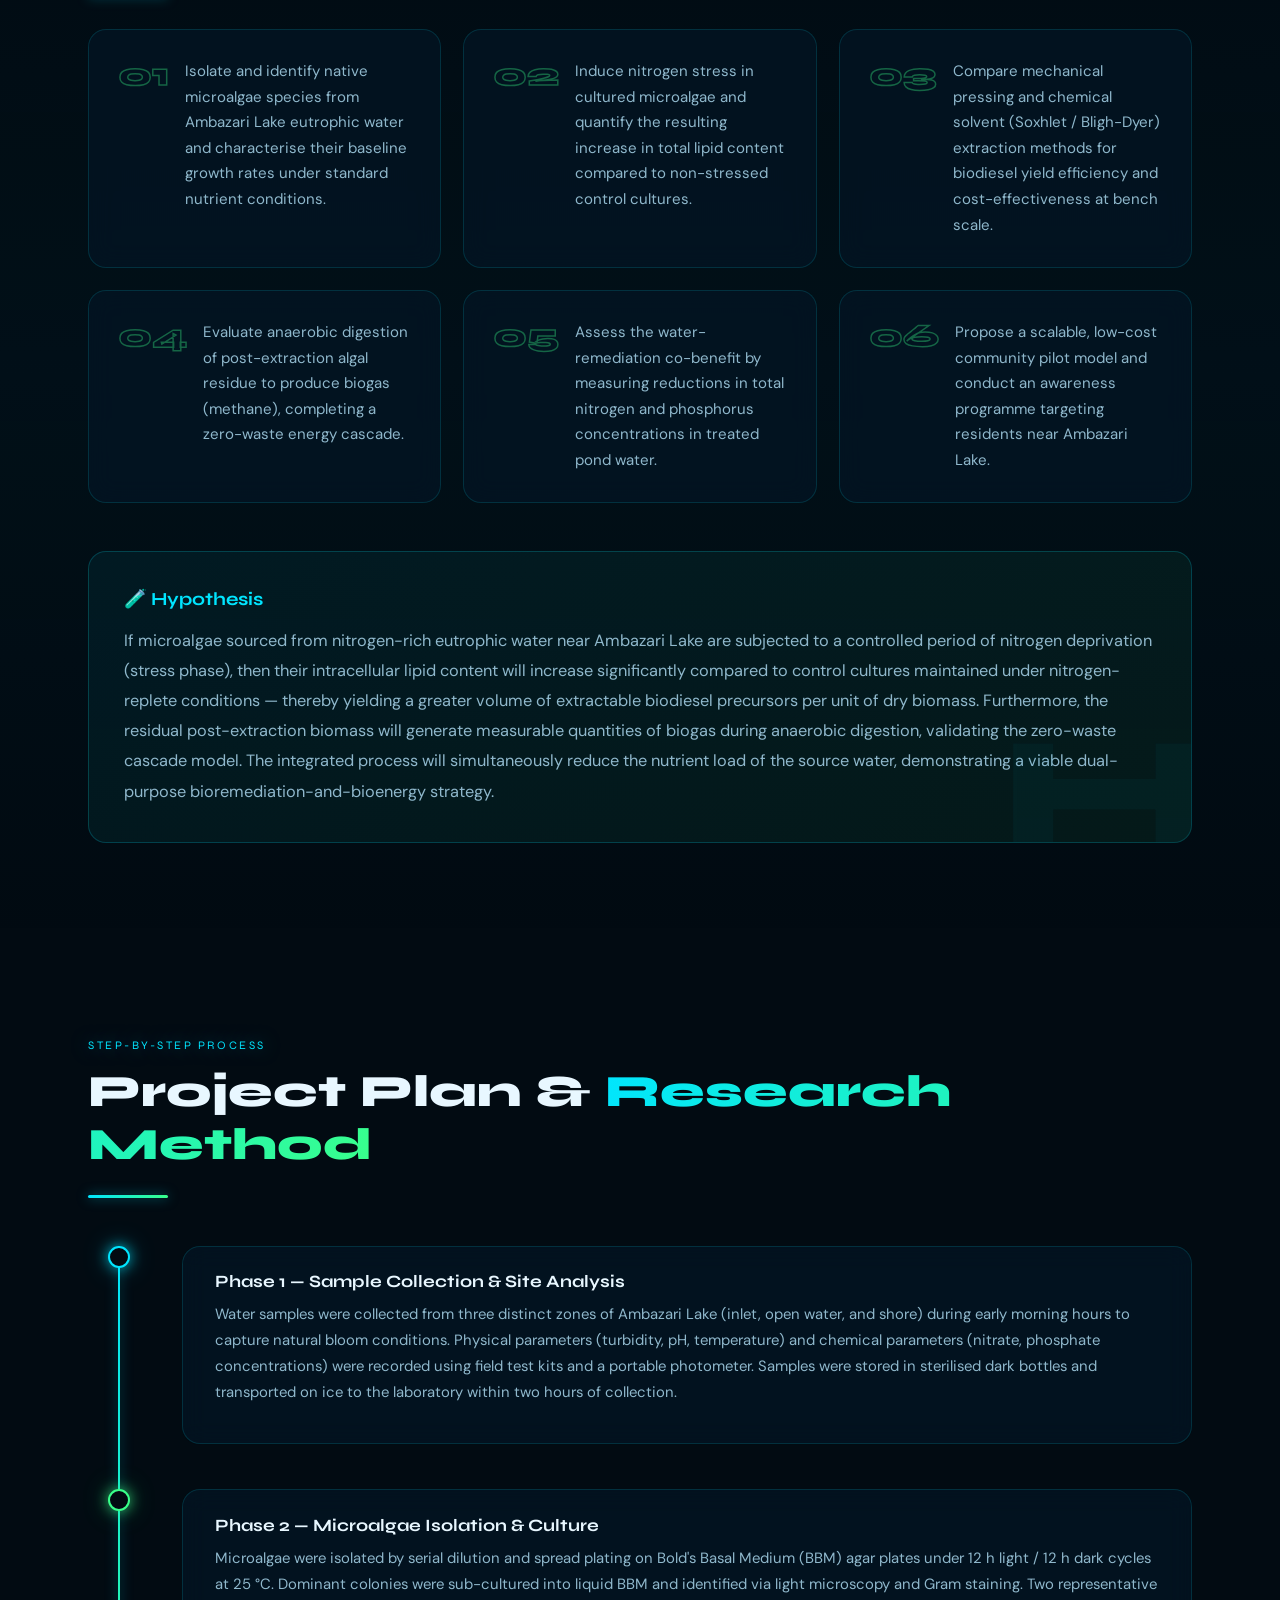
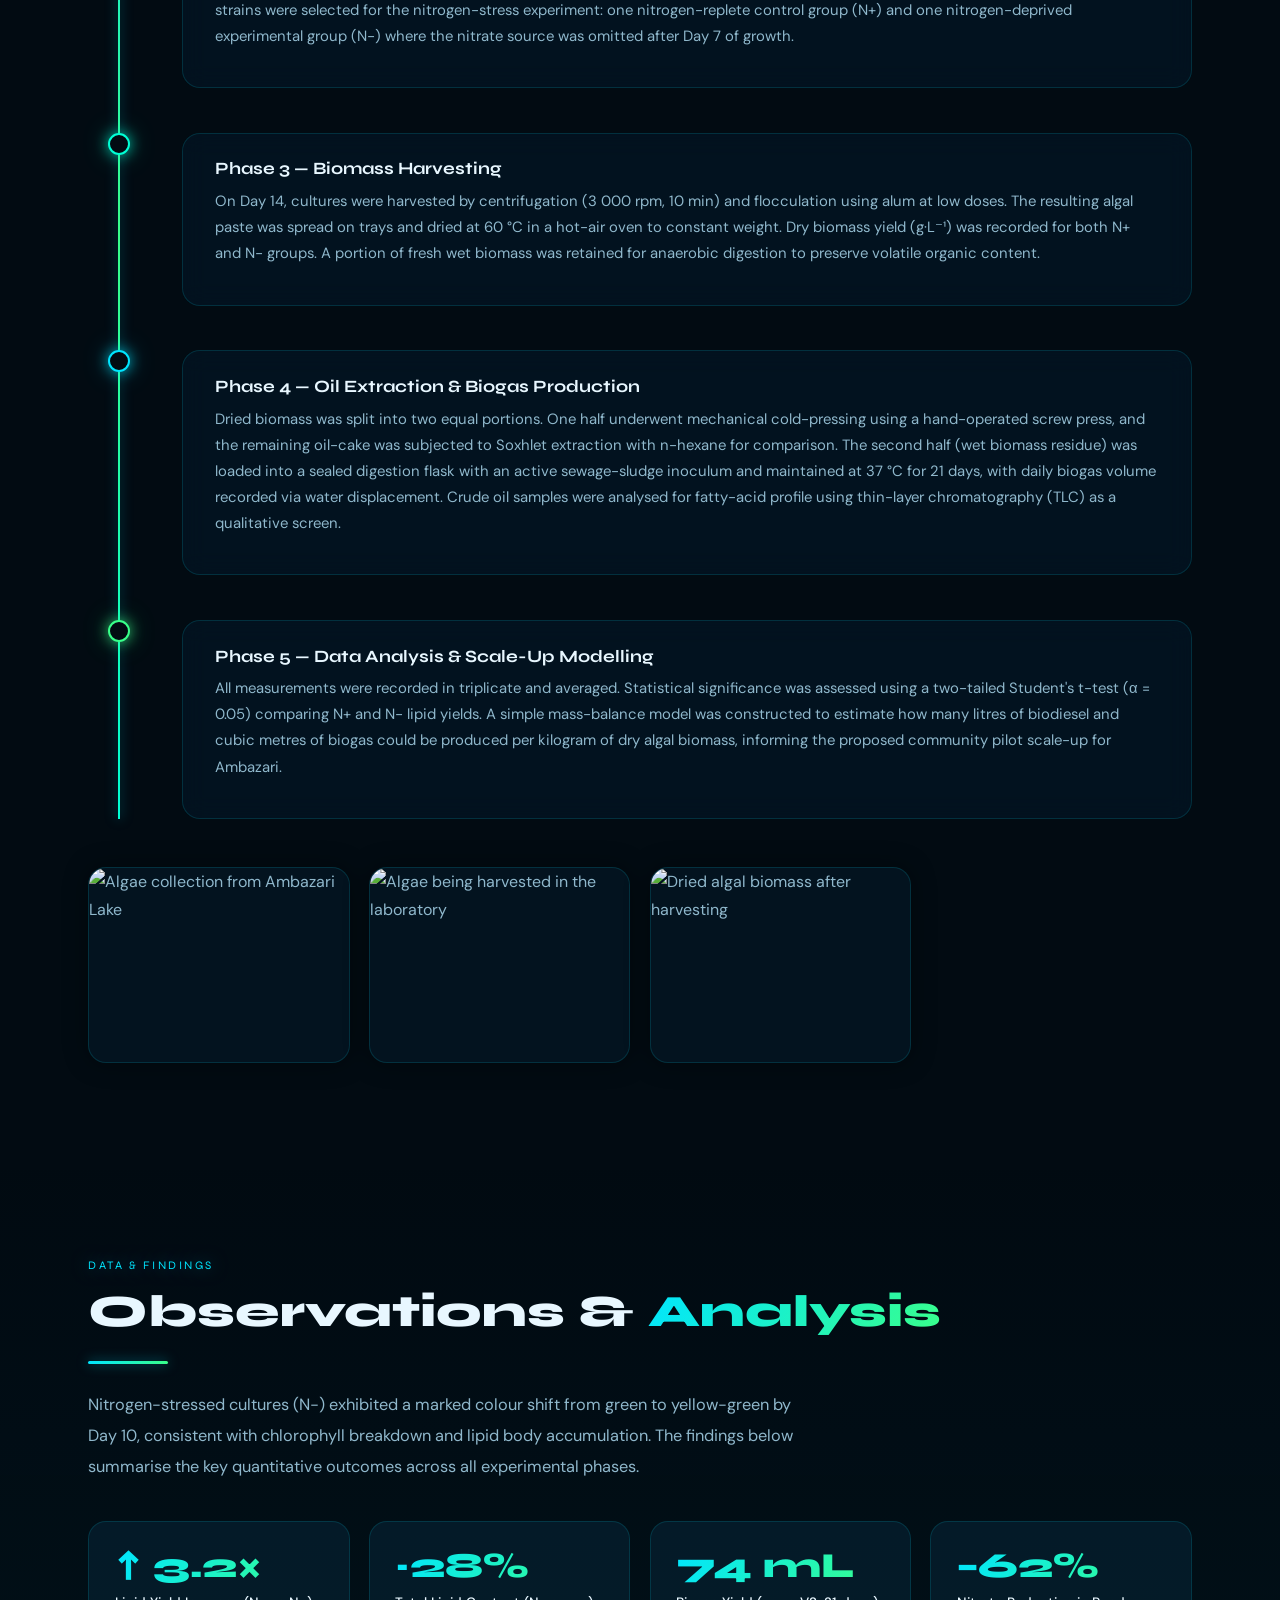
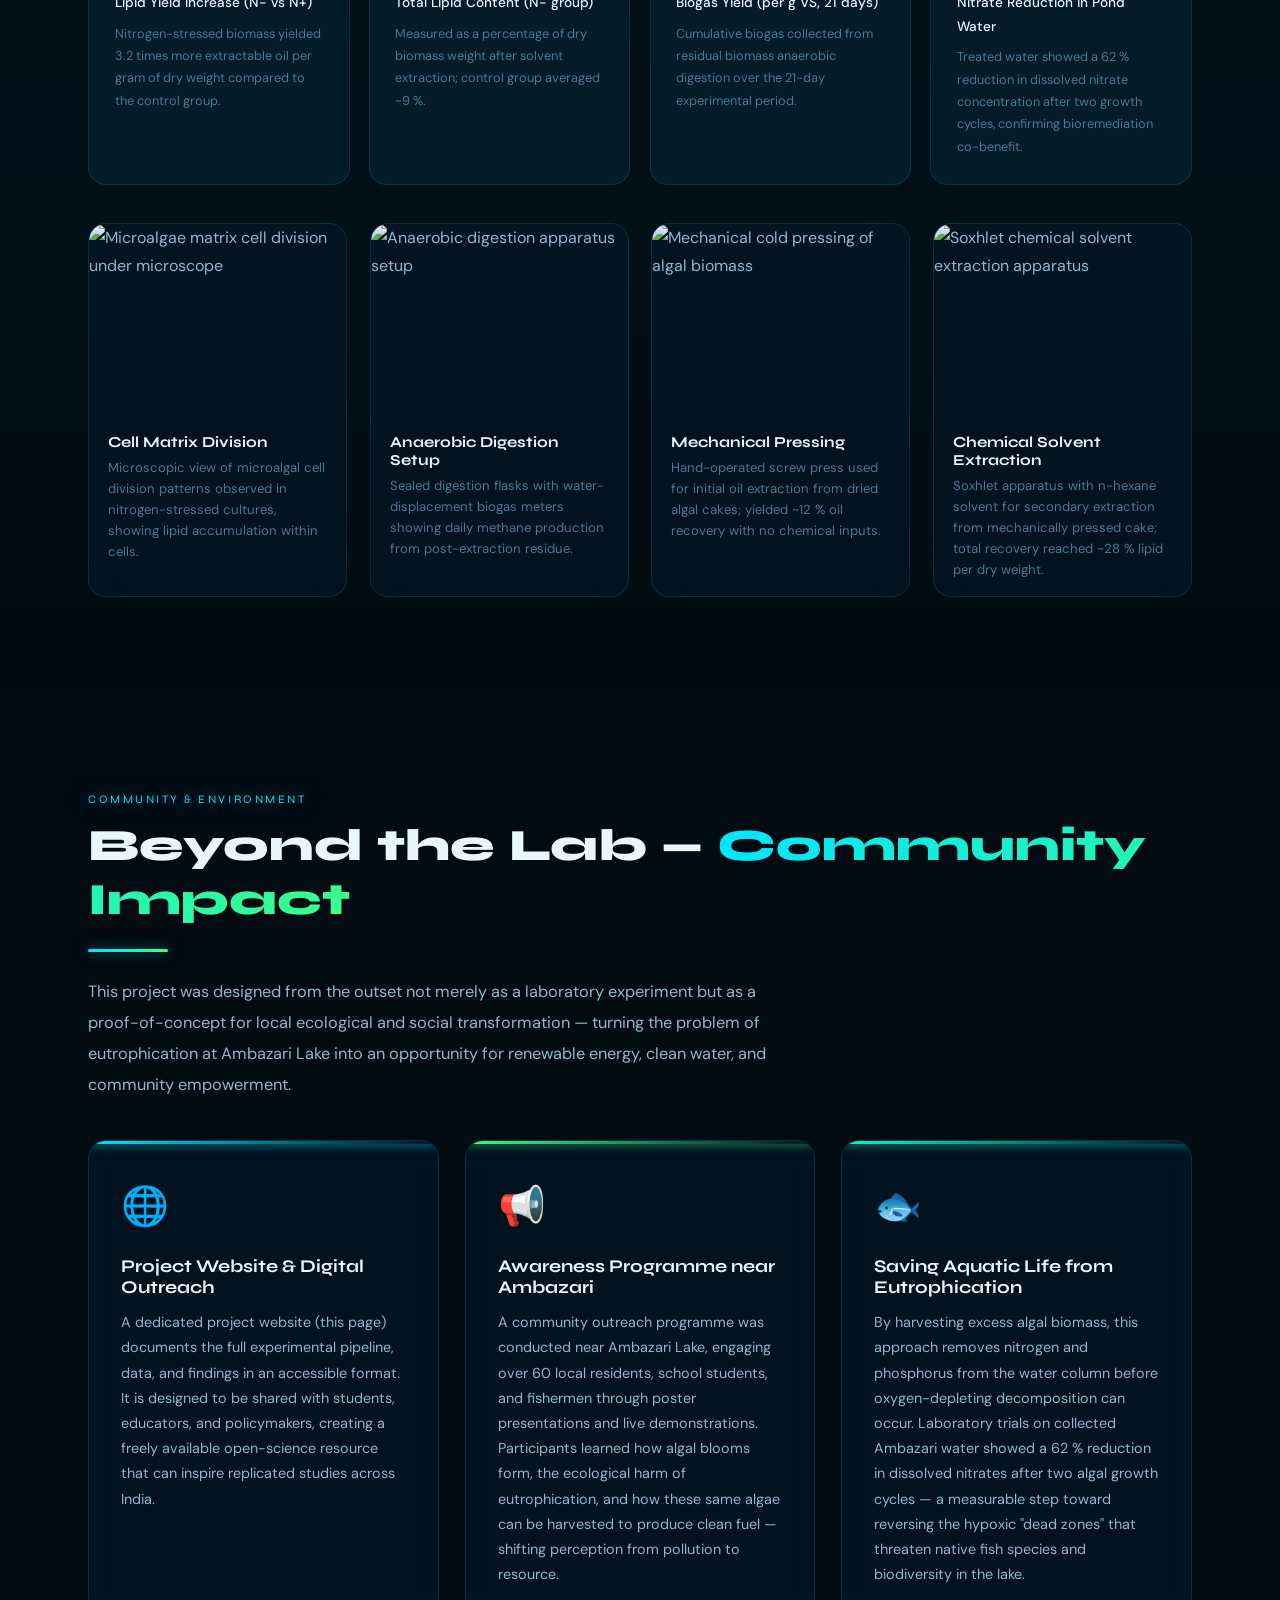
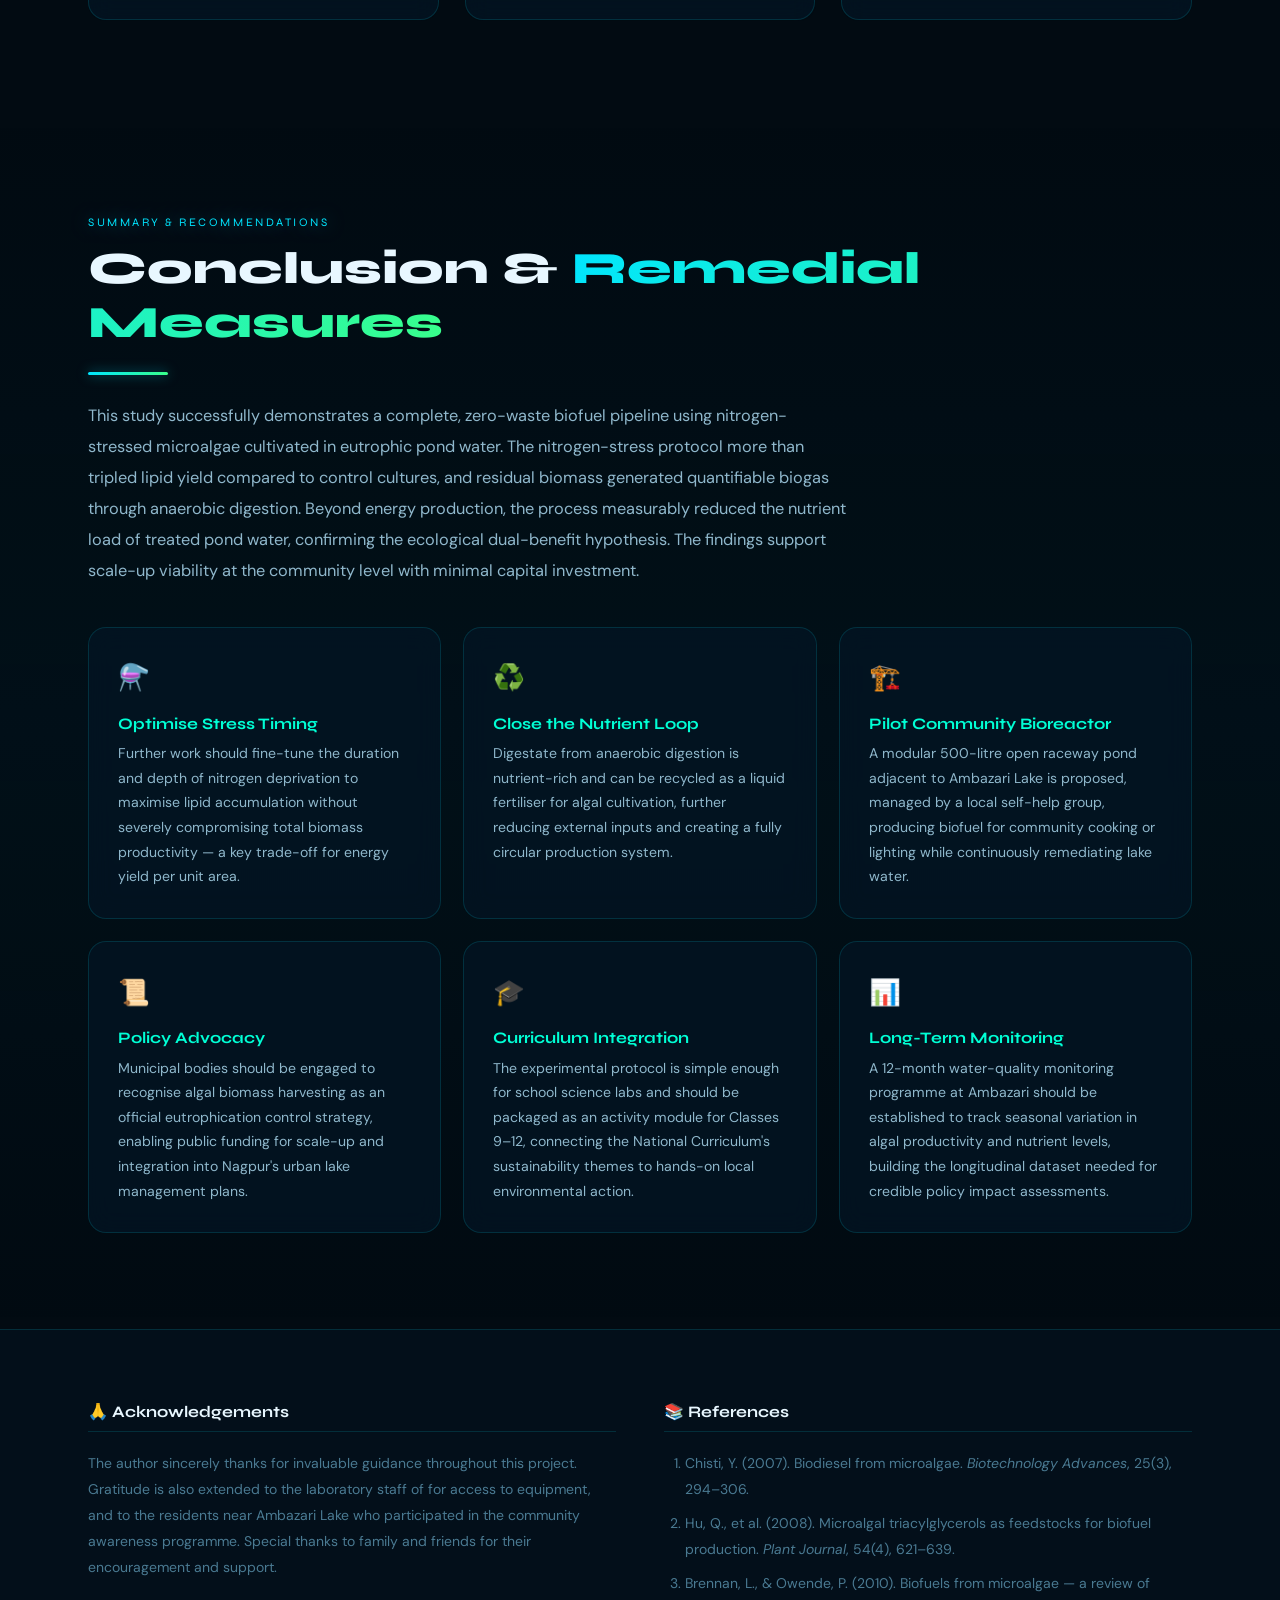
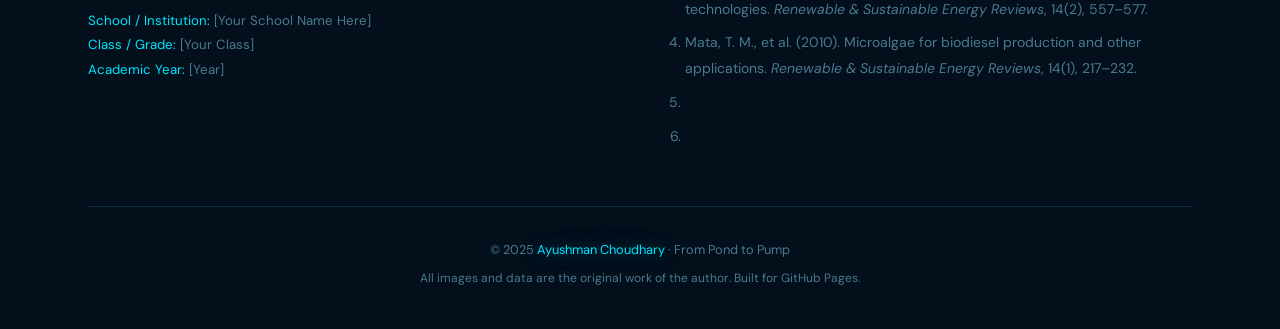
==== commit fd84698a: "Update index.html" ====
--- a/index.html
+++ b/index.html
@@ -1013,7 +1013,49 @@
     <div class="abstract-box fade-up">
       <!-- ✏️ PASTE YOUR ABSTRACT PARAGRAPH(S) HERE -->
       <p>
-        This project investigates the potential of nitrogen-stressed microalgae cultivated in eutrophic pond water near Ambazari Lake, Nagpur, as a sustainable feedstock for low-cost biofuel production. Nitrogen limitation in microalgae is a well-established trigger for enhanced lipid accumulation, making them promising candidates for biodiesel synthesis. The research follows a complete zero-waste pipeline: pond water is collected, microalgae are isolated and cultured under controlled nitrogen-stress conditions, biomass is harvested and subjected to anaerobic digestion (for biogas) and oil extraction via mechanical pressing and chemical solvent methods (for biodiesel). Observations record growth curves, lipid yield, and biogas output at each stage. Beyond energy production, the project demonstrates an ecological dual-benefit — remediation of eutrophic water bodies through nutrient uptake — and proposes a community-scale model for adoption near urban water bodies in Nagpur. The findings aim to establish a replicable, low-cost protocol suitable for deployment in resource-limited settings.
+        The rapid rise of air CO₂ (over 420 ppm) and loss of fossil fuels demand green energy.
+
+Microalgae are a prime Third-Generation Biofuel. They yield a massive 5,000 to 20,000 gallons
+
+of oil per acre yearly, needing no farm land. Algal biodiesel has a dense energy profile of 34 to
+
+39 MJ/kg. This matches petroleum diesel (~45 MJ/kg) and beats hydrogen (~8.5 MJ/L). Dried
+
+algae hold 30% to 60% protein, matching spinach, yet need 10x less land. Furthermore,
+
+cultivating algae will result in less death of aquatic organisms as eutrophication can be lessened.
+
+By actively clearing Ambazari Lake, this project restores water health by stopping mass fish loss
+
+tied to blocked sunlight and low oxygen. 
+
+This action research tested a Micro-Budget (₹55), Closed-Loop Algal Biorefinery model. Fresh
+
+algae grew over a 10-day cycle in two setups in direct sunlight. The Nutrient-Rich Control used
+
+cow dung for fast growth. The Nitrogen-Starved Setup forced strict Metabolic Stress. After
+
+sun-drying, the dry mass faced three tests: Anaerobic Digestion, Mechanical Pressing, and a
+
+Dual-Solvent Chemical Extraction. Using cheap Isopropyl Alcohol and clean Gasoline, I safely
+
+copied the exact Bligh and Dyer Method. 
+
+Lab tests proved my core idea: Nitrogen Starvation stunted mass growth (+70% mass versus a
+
+huge +350% mass in the control). Yet, this stress forced a cell shift that hugely boosted oil
+
+making. The solvent test on the stressed mass hit a peak Lipid Yield of 34.2%. This gave bio-oil
+
+a highly viable Calorific Value of 39.1 MJ/kg. In sharp contrast, hand-powered Mechanical
+
+Pressing failed fully due to tough cell walls, yielding just 3.3% oil. Proving a strict Zero-Waste
+
+Protocol, the leftover dead cells from the solvent test successfully made burning Biogas. All
+
+samples were sent to the VNIT lab to guarantee scientific proof. 
+
+To link lab science with real life, I did a 40-Person Survey with local folks. It showed that while 65% of locals did not know about algal fuels, 72.5% actively agreed to use them. To push public learning, I have made a project website and organised an awareness program near Ambazari. Beyond fuel, algae offer huge multi-industry value. The waste acts as a rich farm Biostimulant packed with plant hormones like Auxins and Cytokinins. Certain strains even make green Bio-Cement and clean PHB bioplastics. Future scale-ups will need Flat-Panel Photobioreactors and high-heat Thermochemical Conversions—like Pyrolysis and Gasification—to fully unlock this global crop.
       </p>
     </div>
   </div>
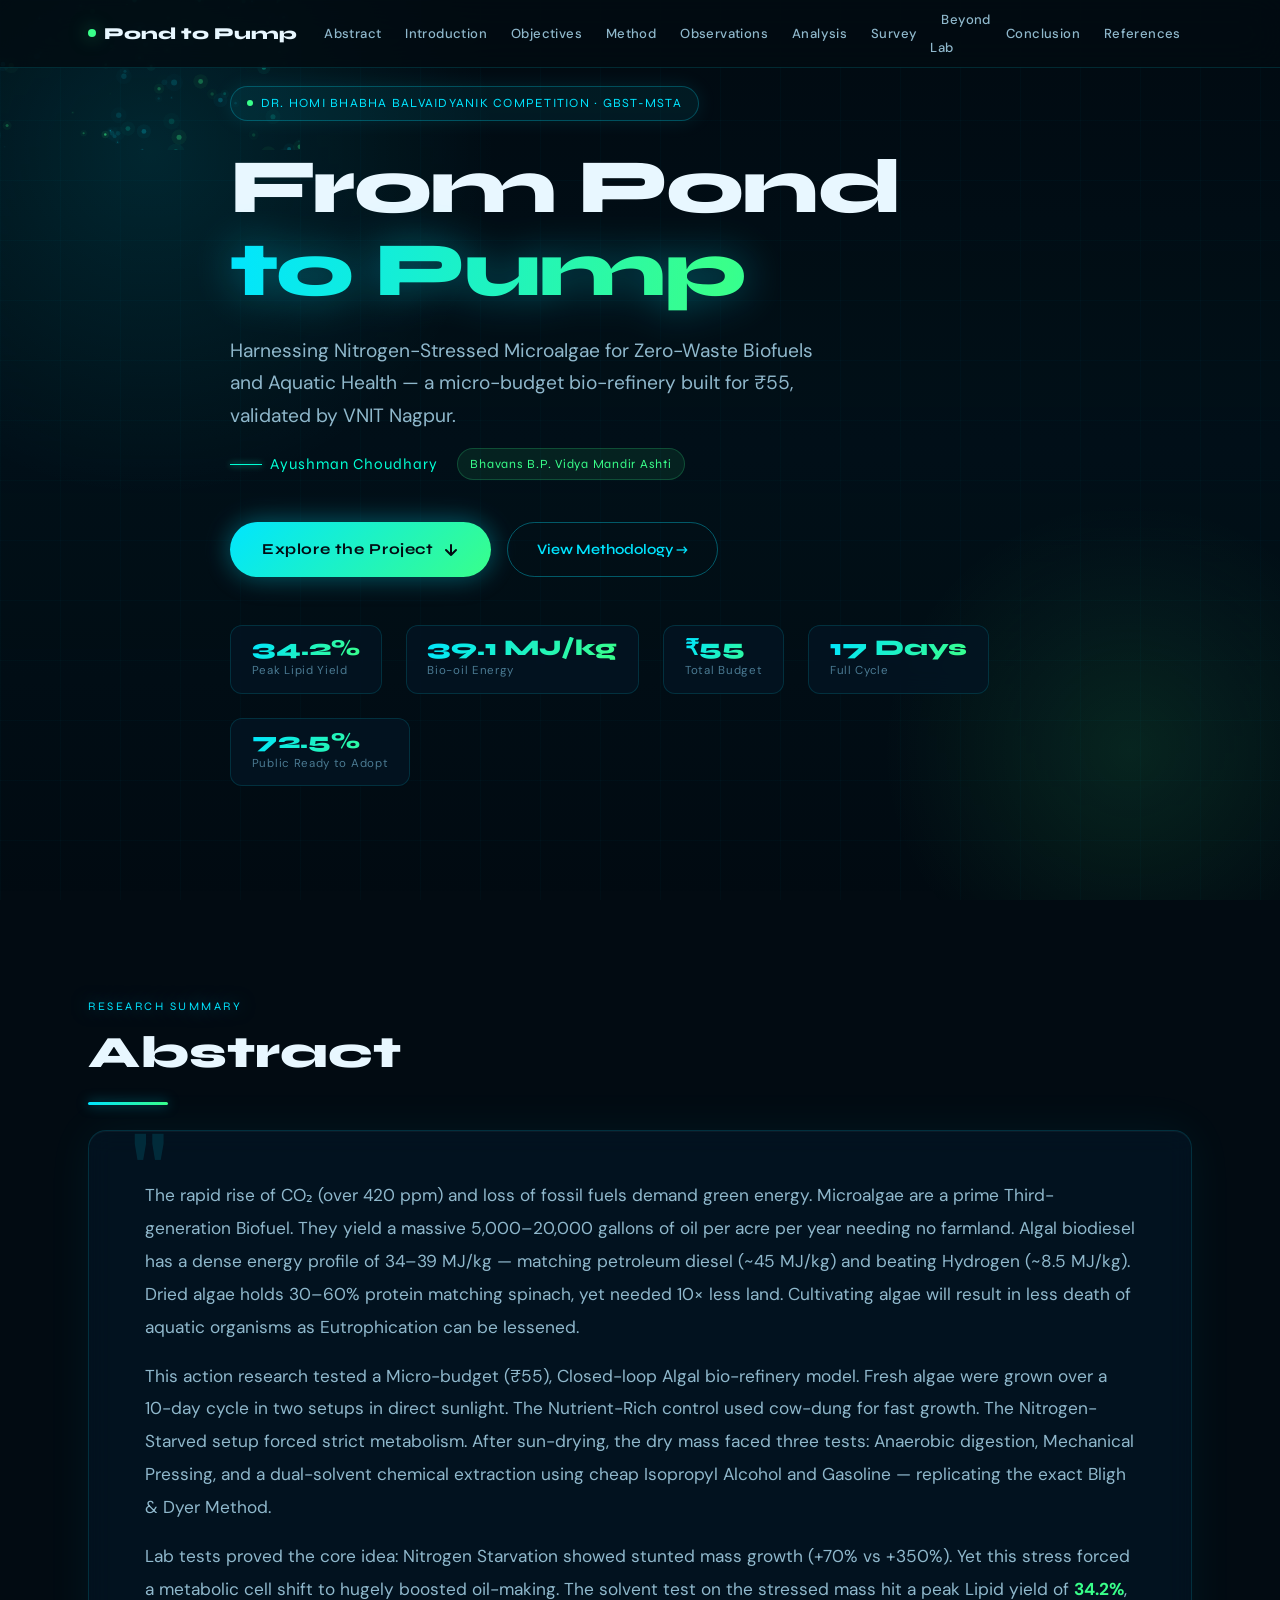
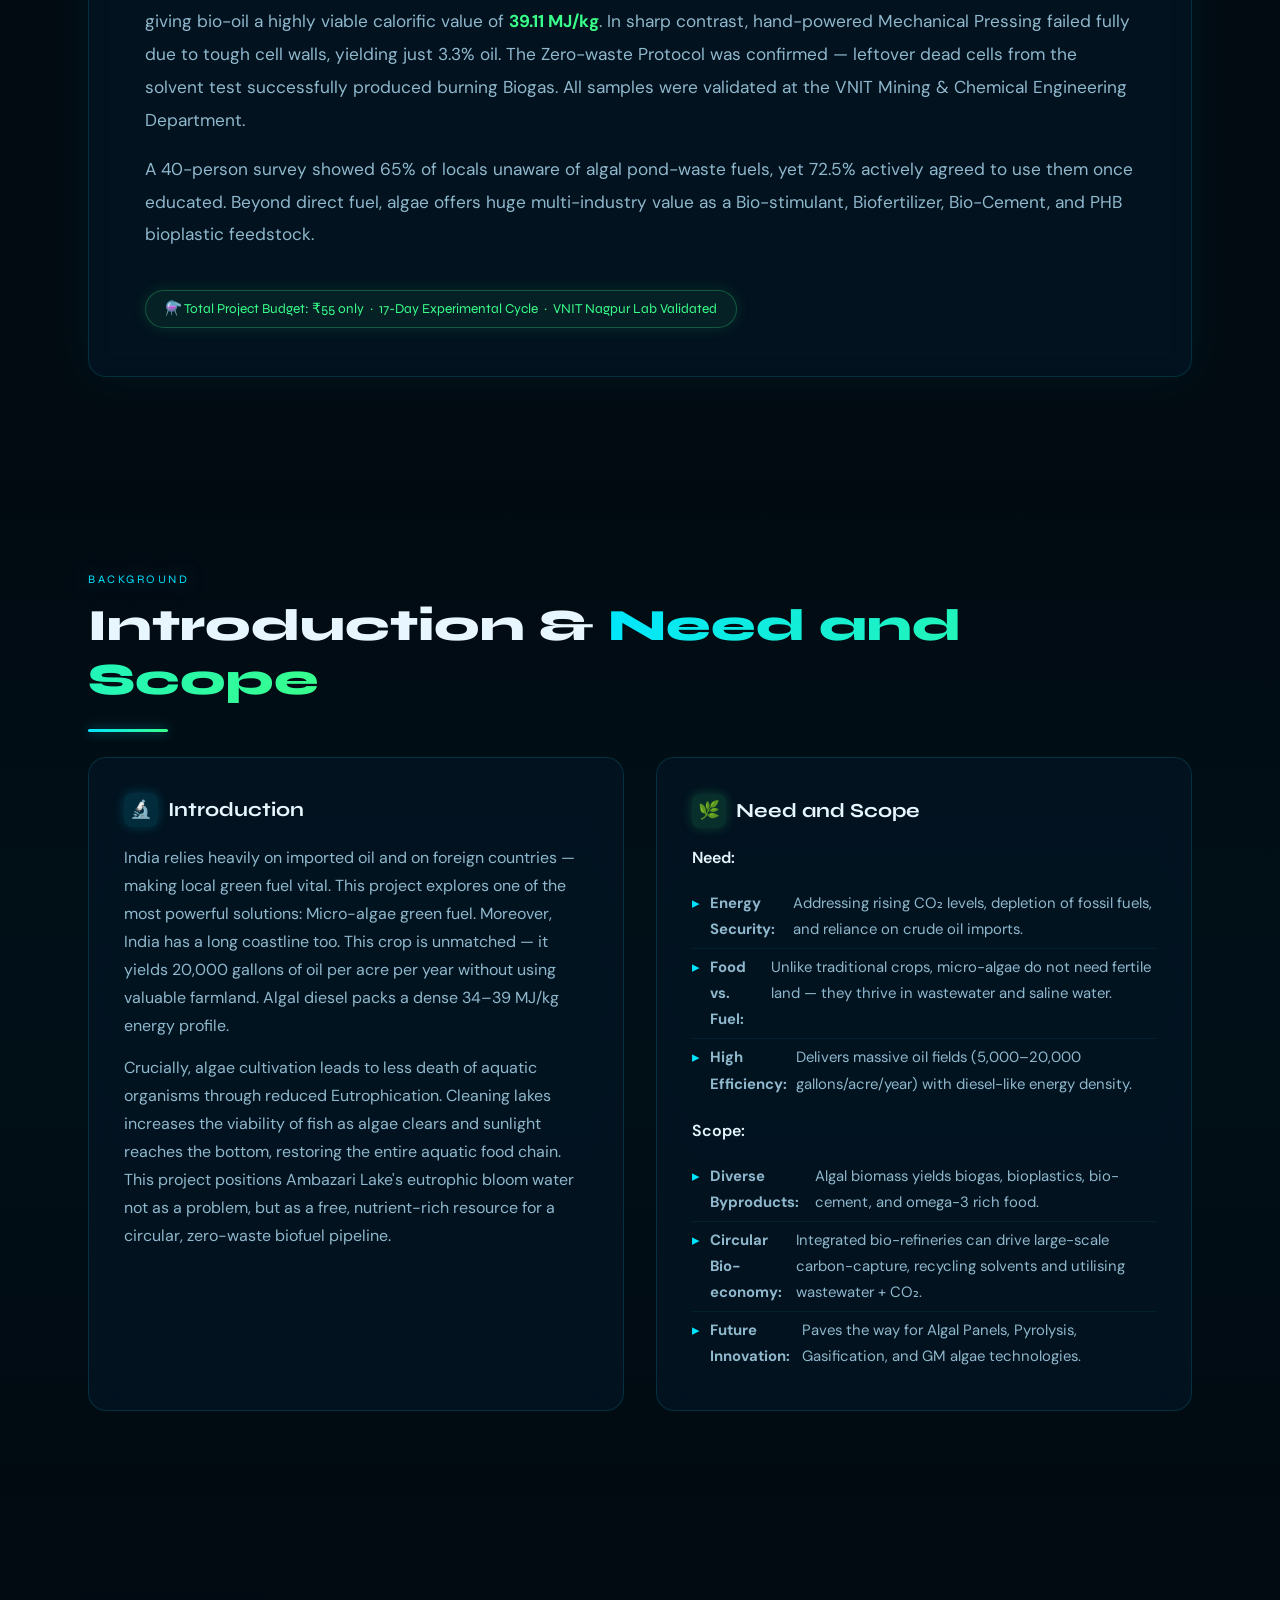
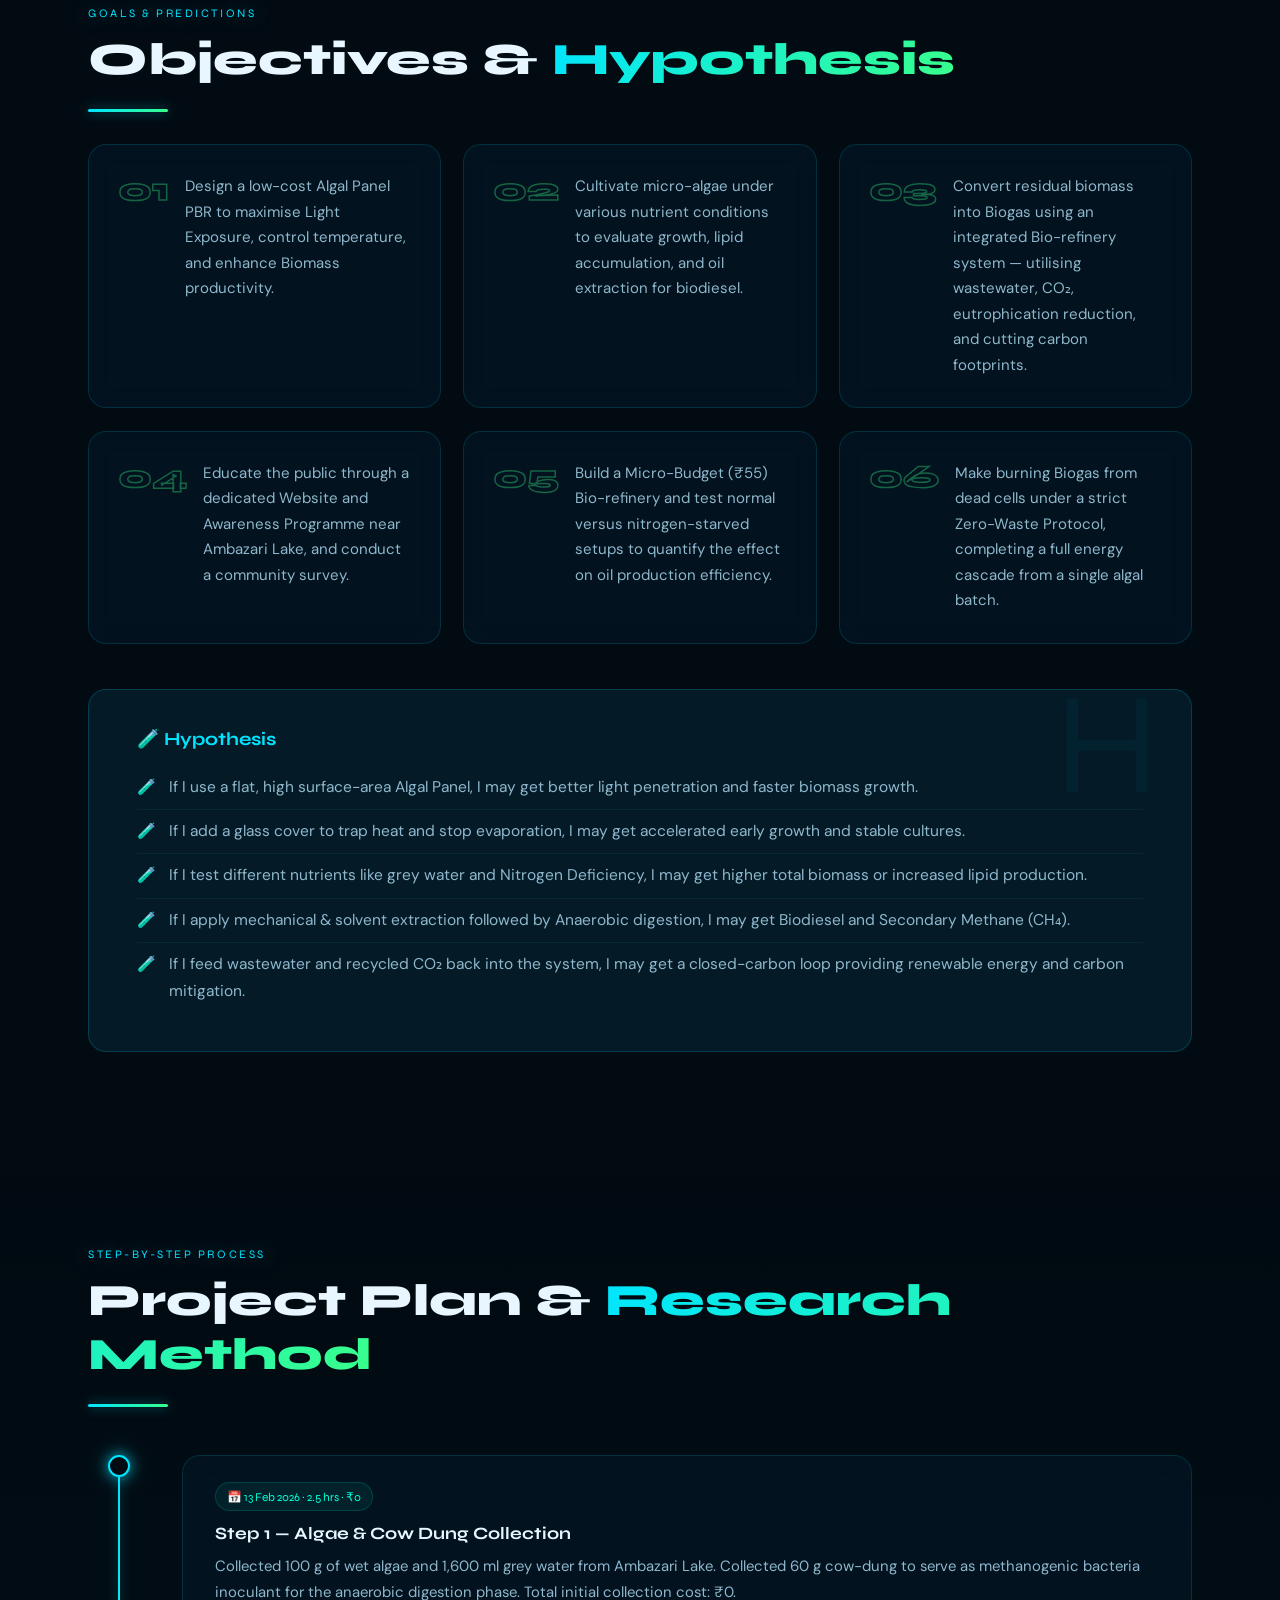
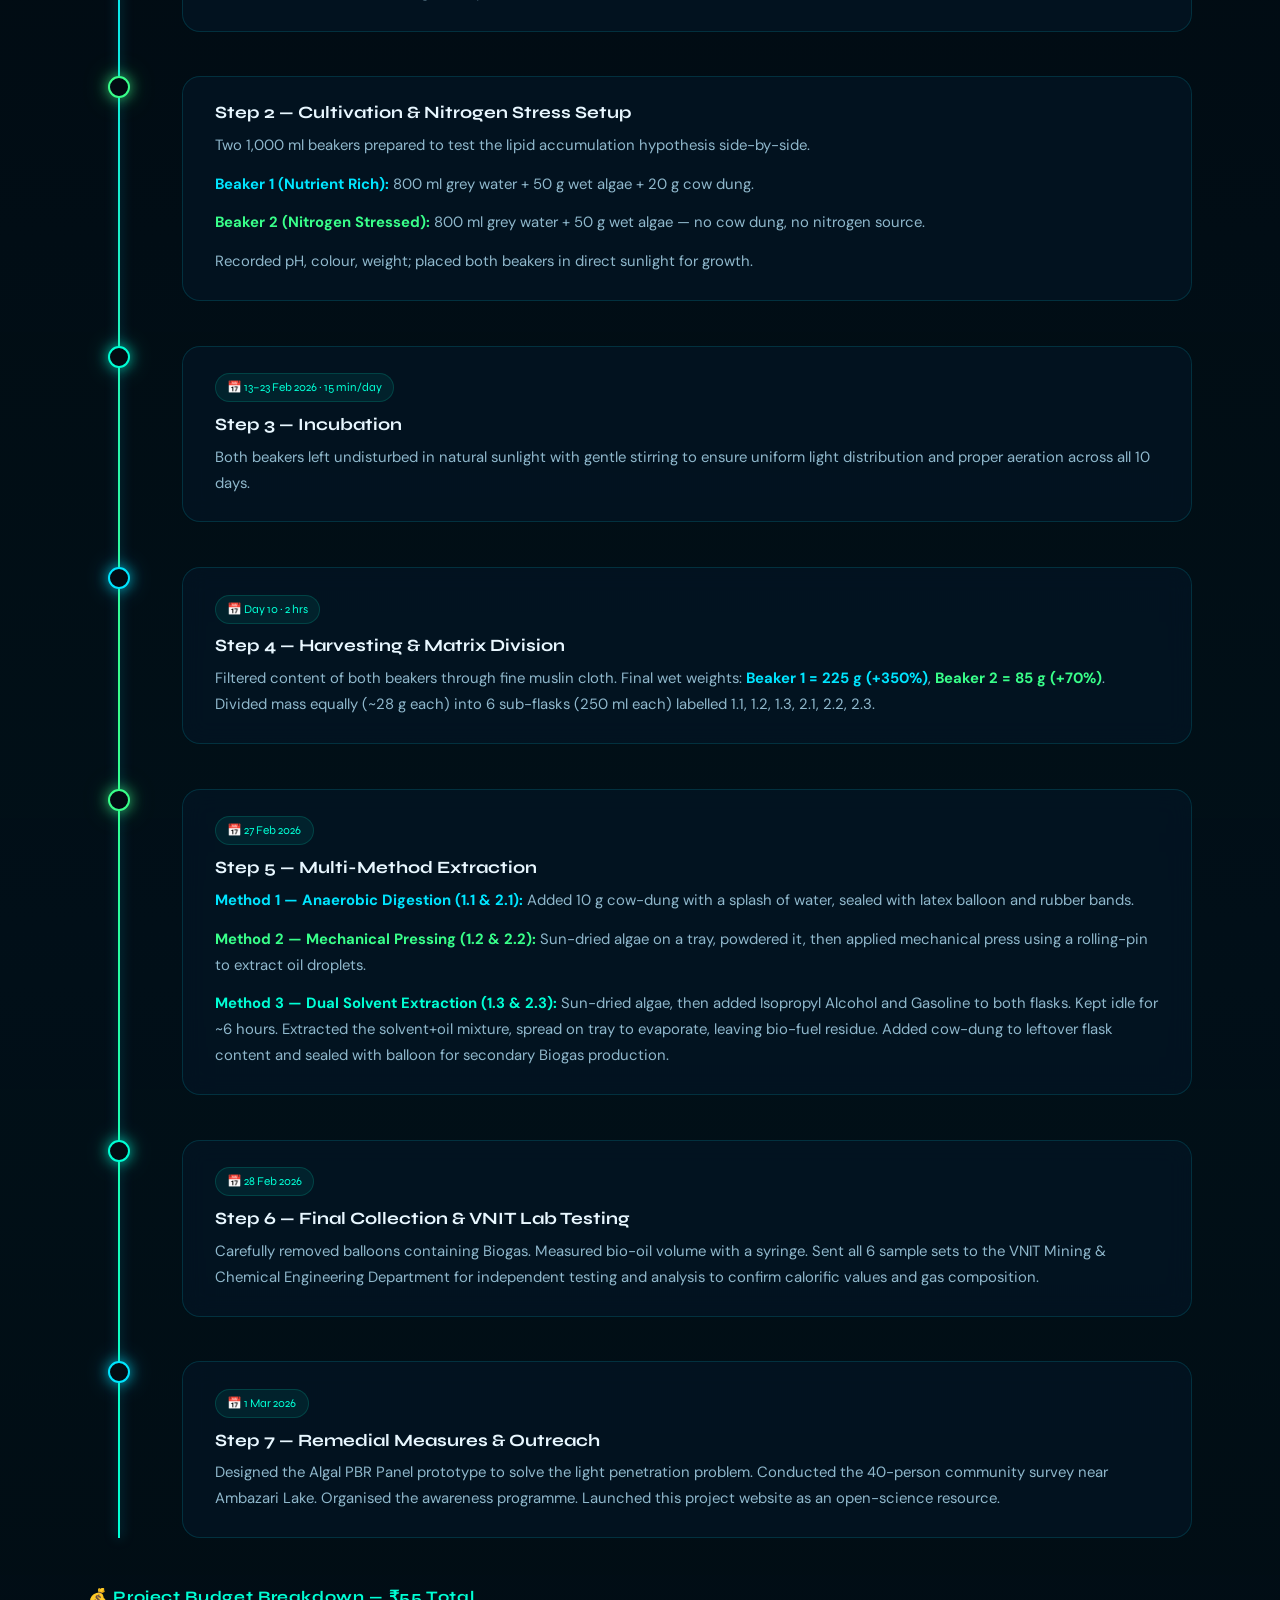
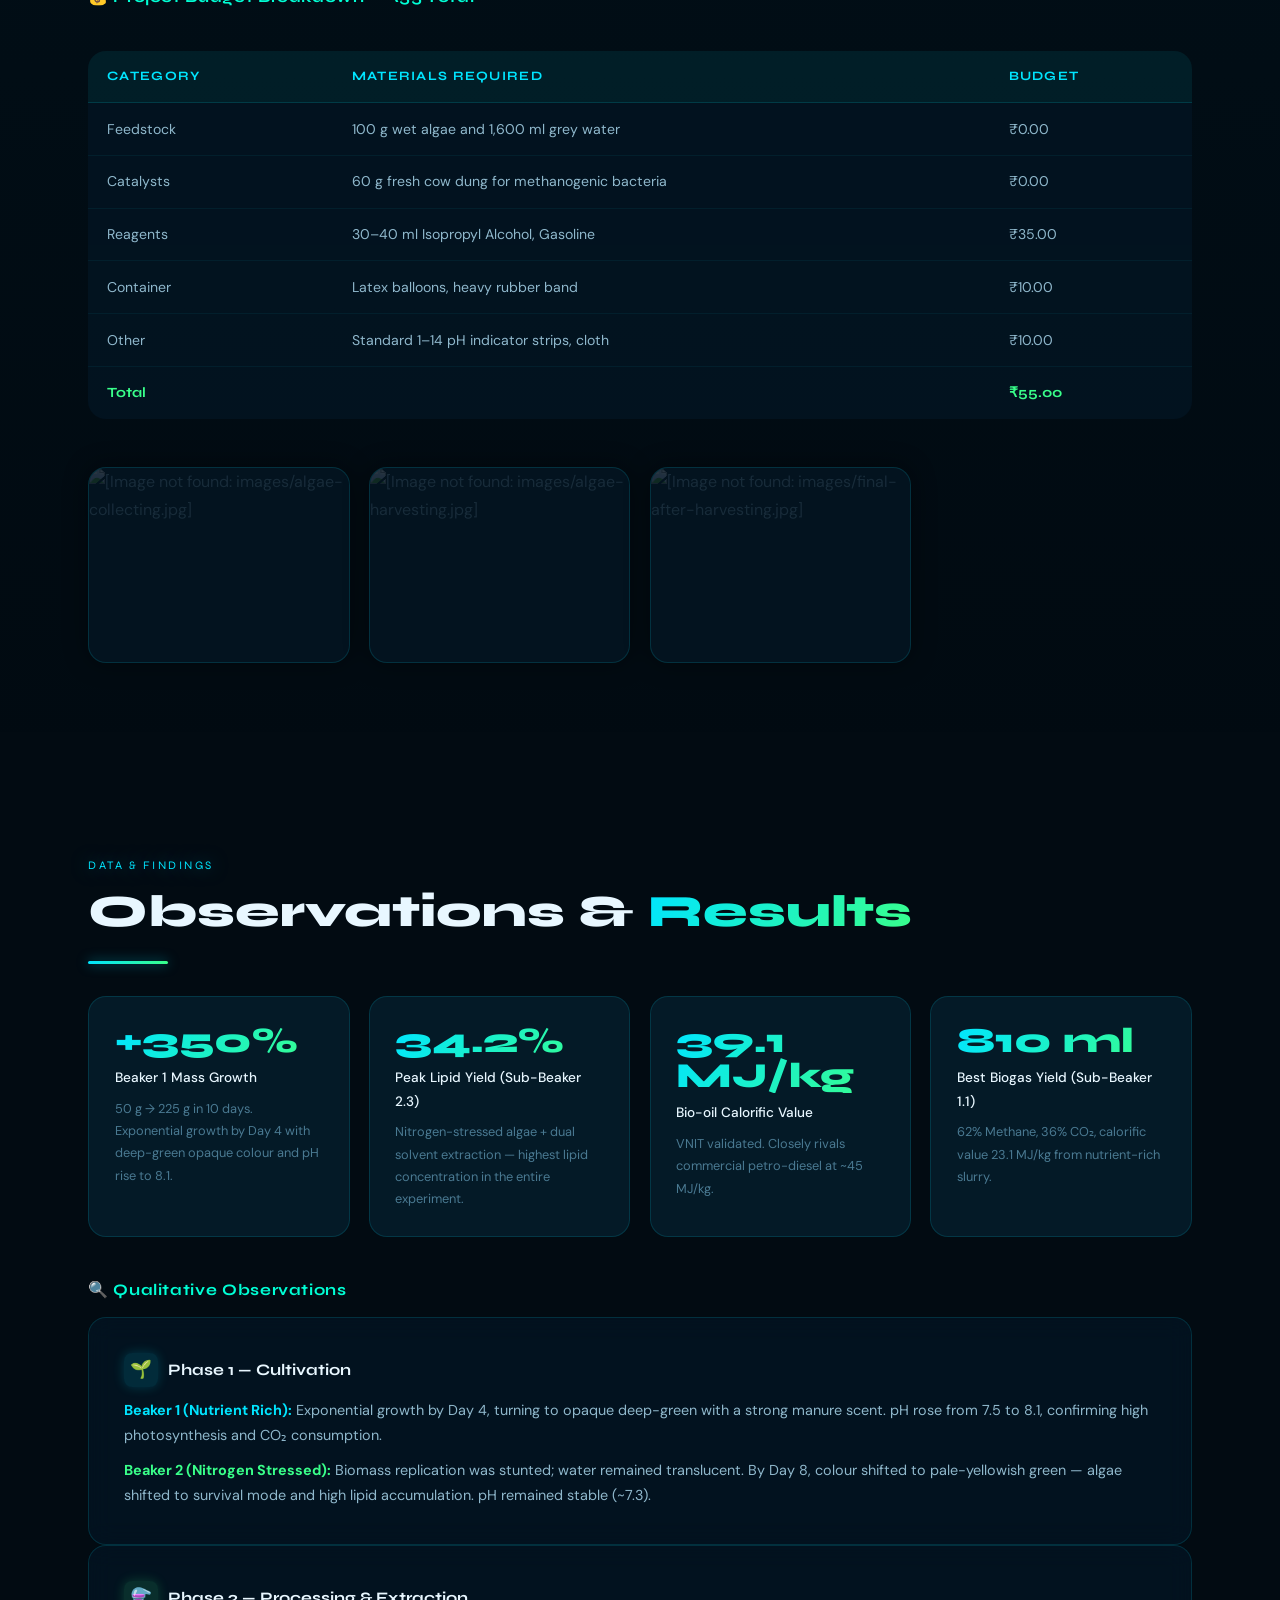
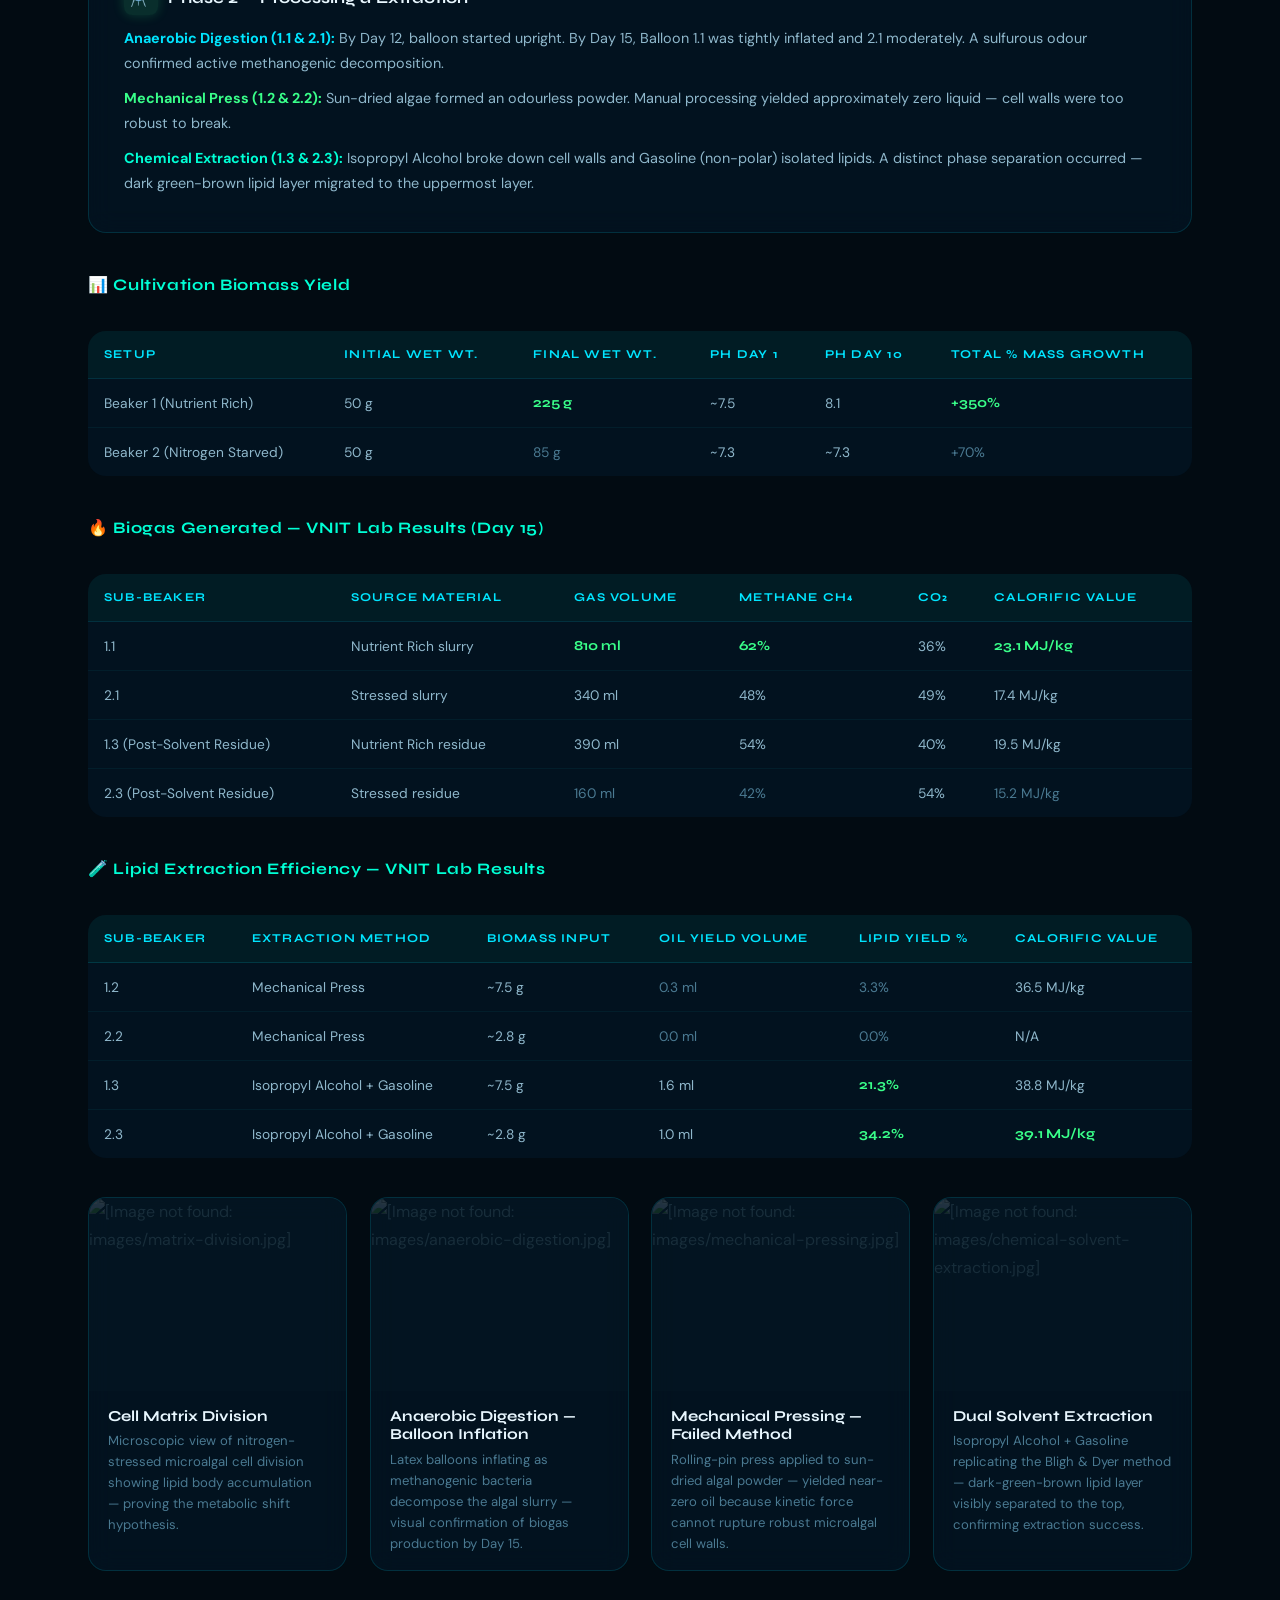
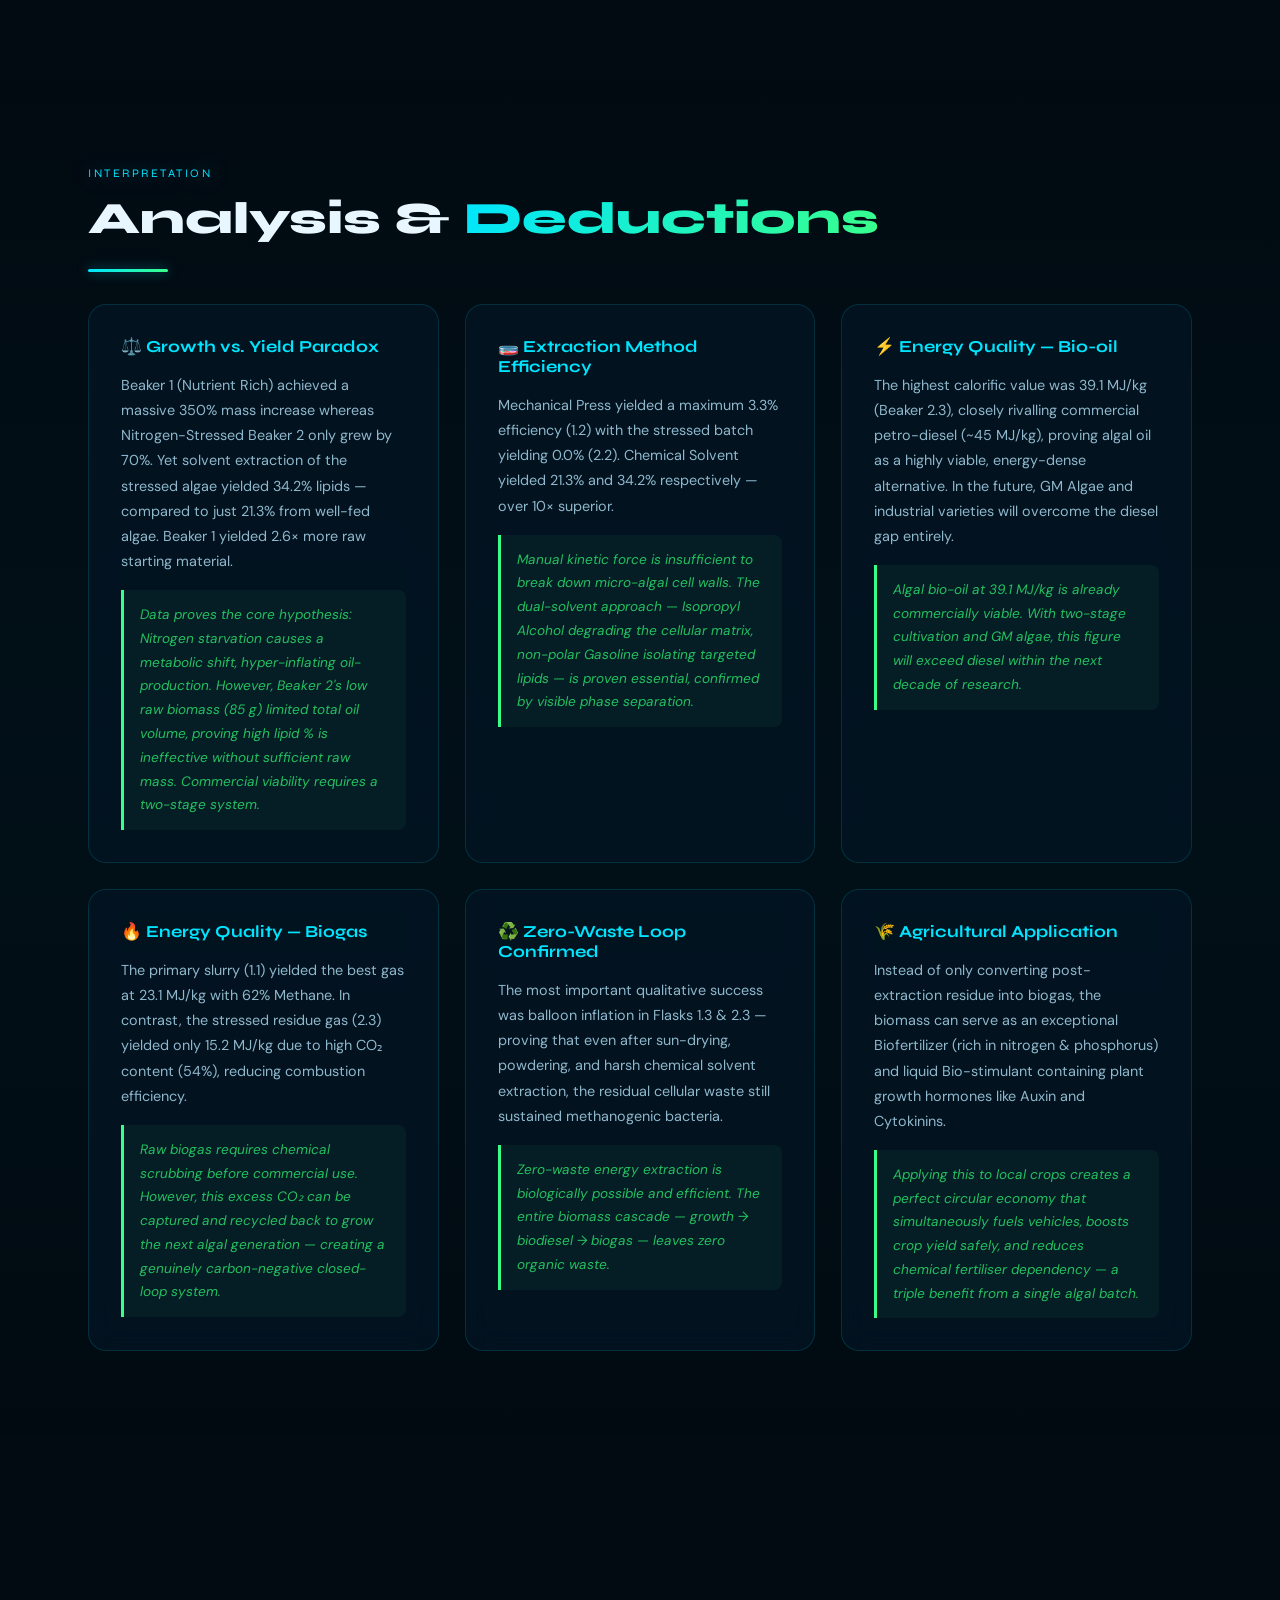
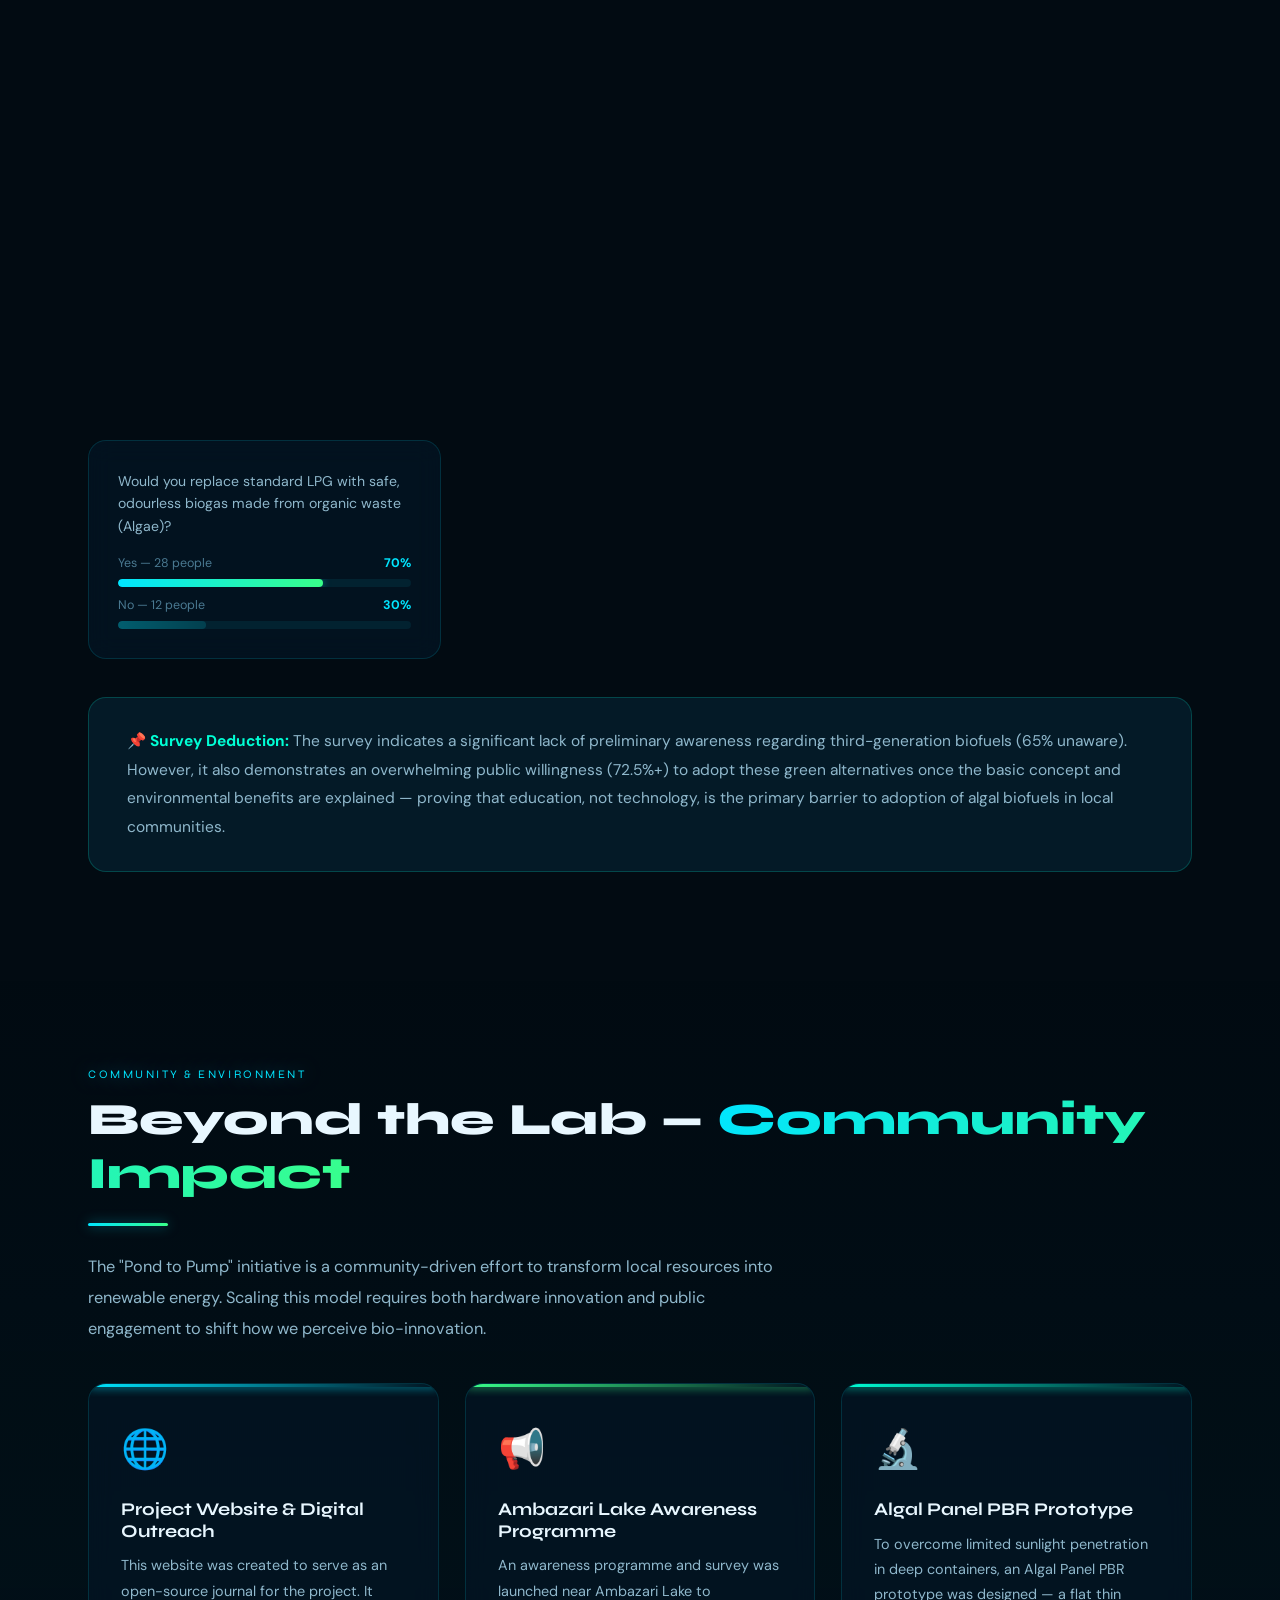
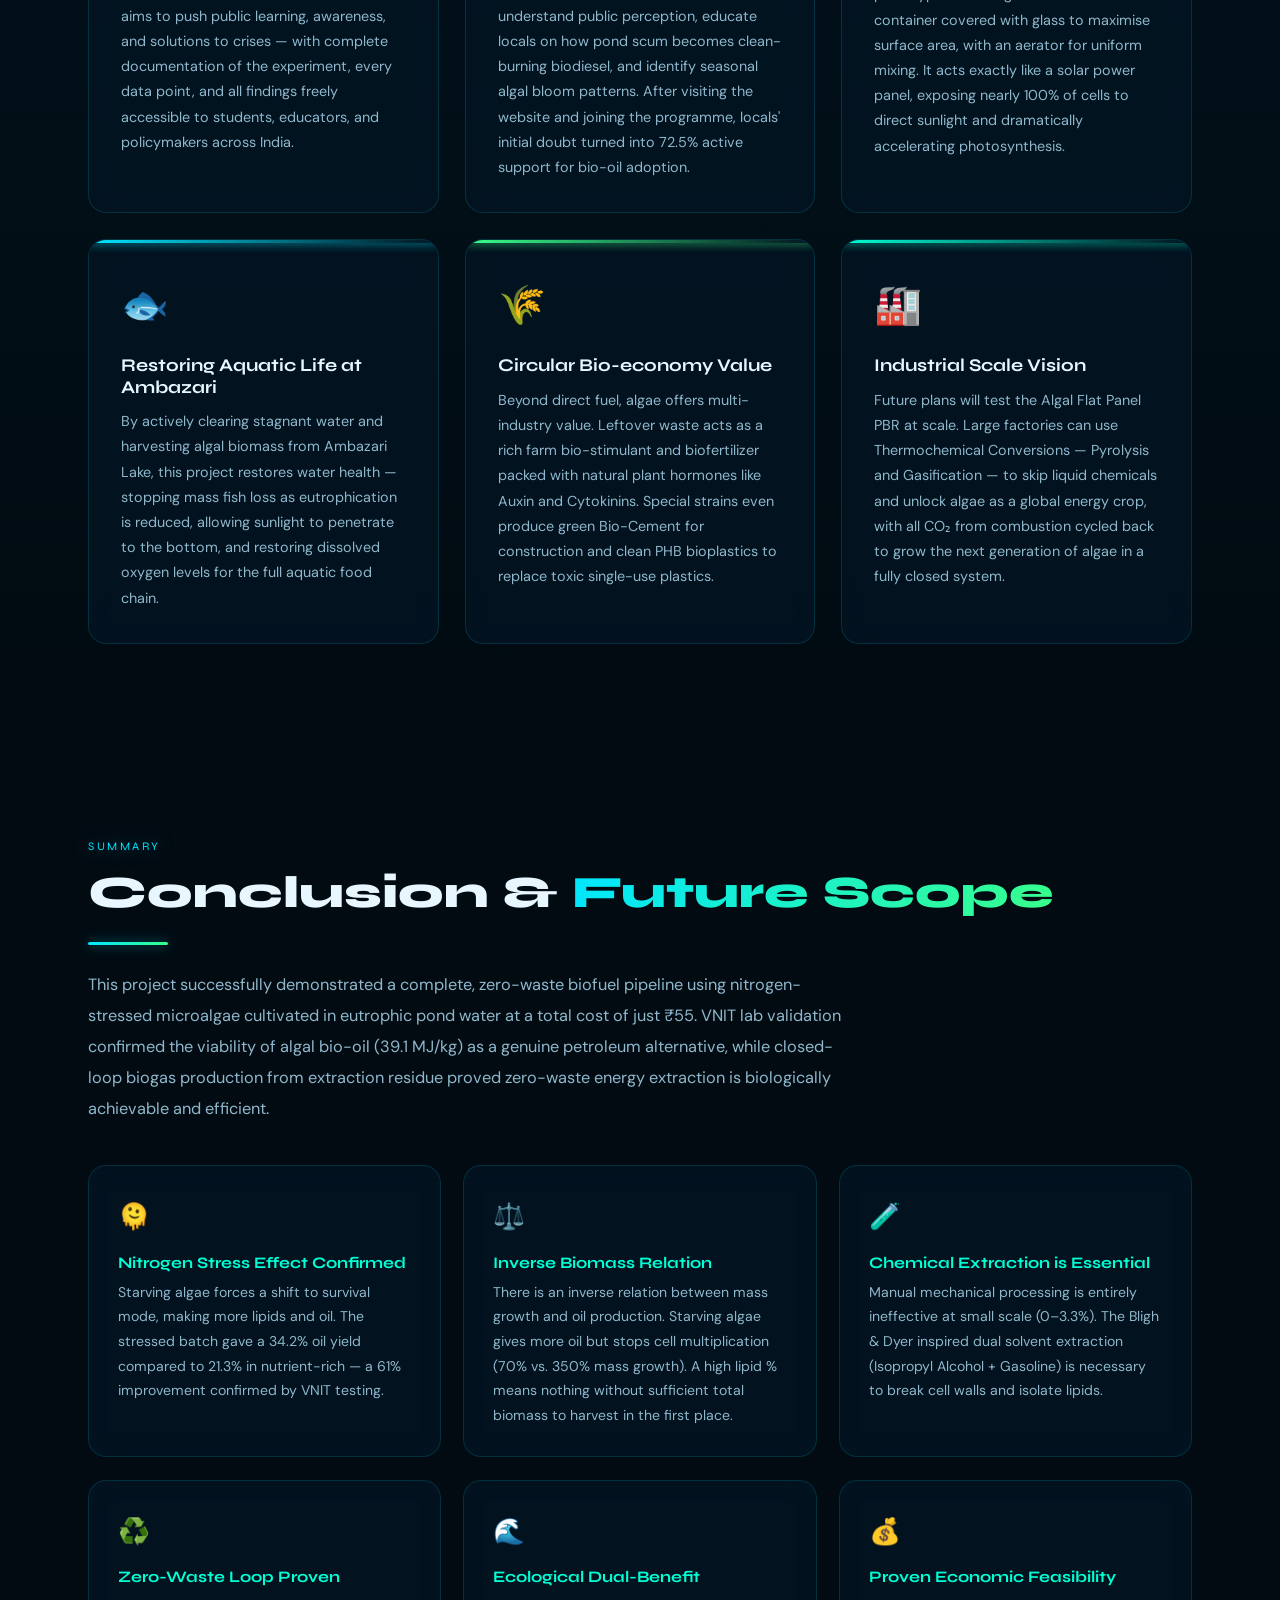
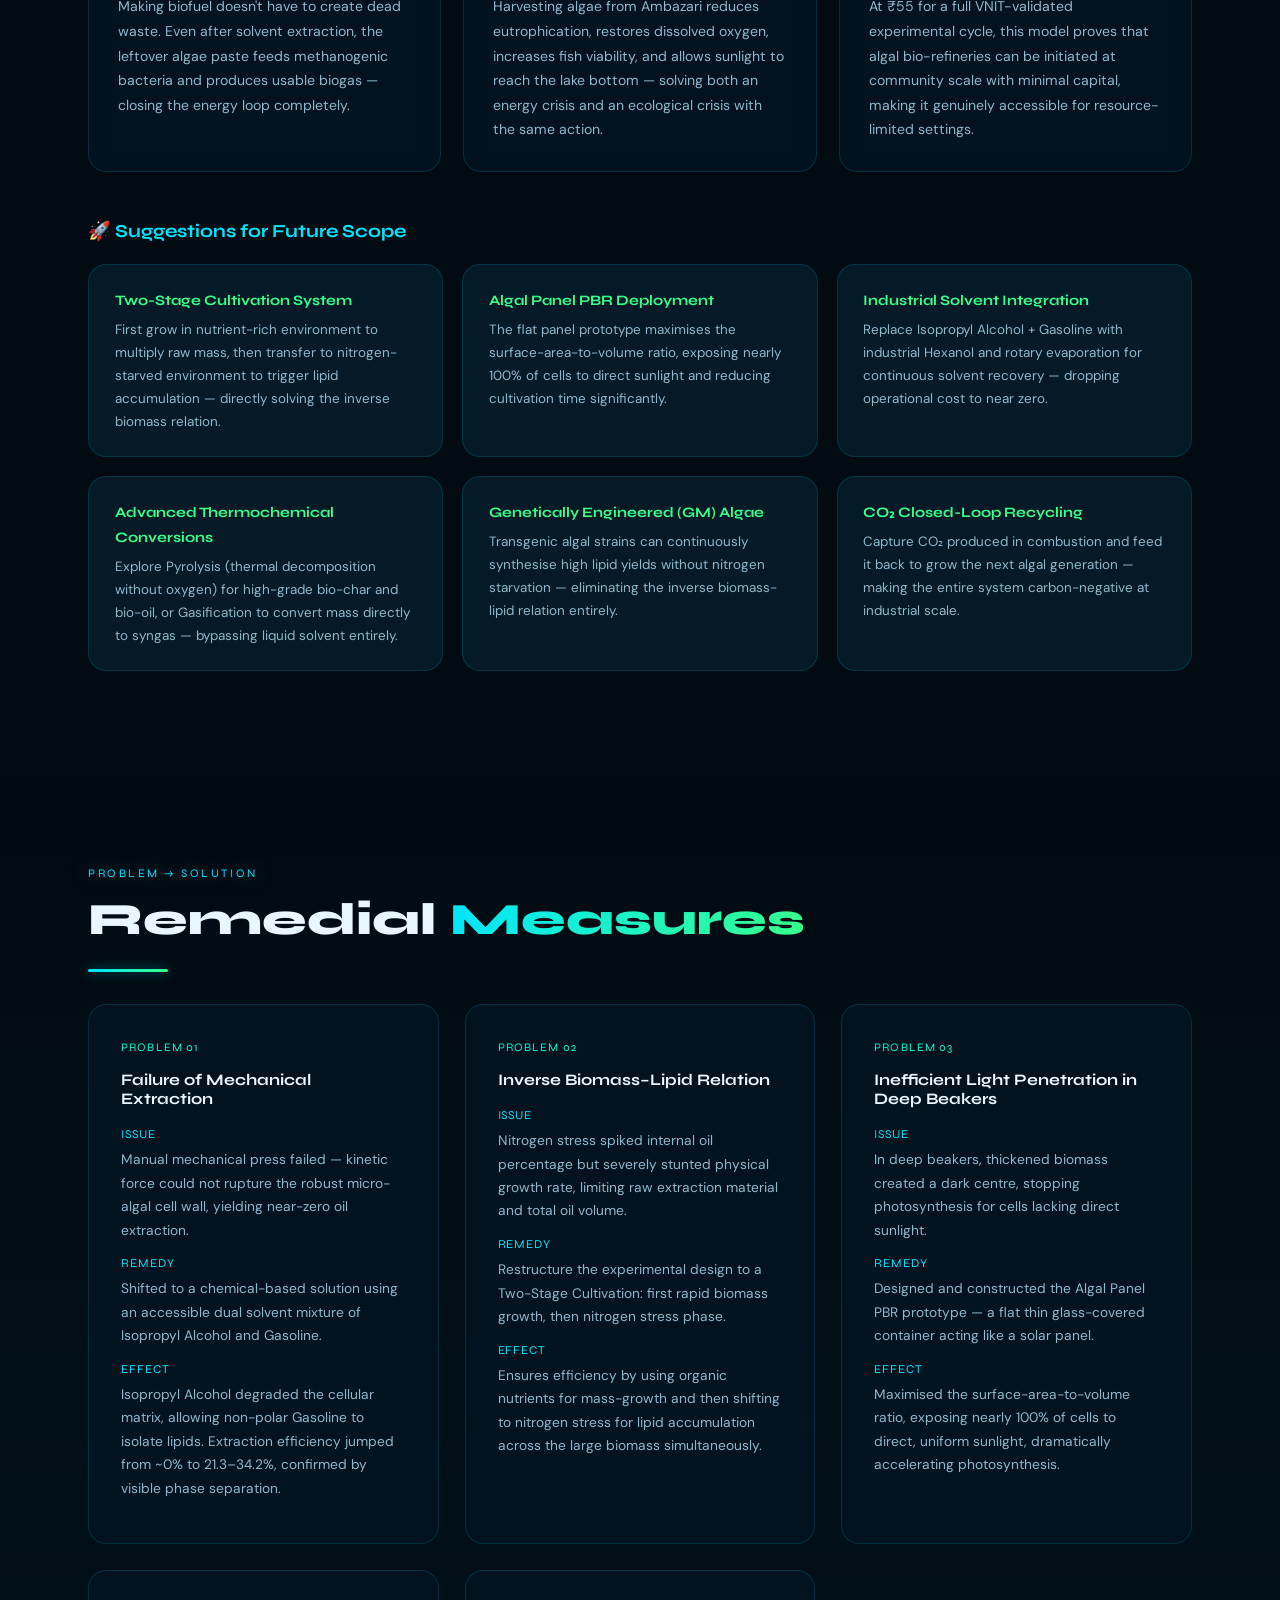
==== commit b96e58d5: "Update and rename index-3.html to index.html" ====
--- a/index.html
+++ b/index.html
@@ -8,1001 +8,317 @@
   <link rel="preconnect" href="https://fonts.gstatic.com" crossorigin />
   <link href="https://fonts.googleapis.com/css2?family=Syne:wght@400;600;700;800&family=DM+Sans:ital,opsz,wght@0,9..40,300;0,9..40,400;0,9..40,500;1,9..40,300&display=swap" rel="stylesheet" />
   <style>
-    /* ============================================================
-       DESIGN TOKENS
-    ============================================================ */
     :root {
-      --bg-void:      #020b12;
-      --bg-deep:      #030f1a;
-      --bg-card:      rgba(4, 22, 36, 0.72);
-      --bg-card-alt:  rgba(6, 30, 46, 0.80);
-
-      --cyan:         #00e5ff;
-      --cyan-dim:     #00b4cc;
-      --green:        #39ff8a;
-      --green-dim:    #24c060;
-      --teal:         #00ffd5;
-      --teal-dim:     #00b89a;
-
-      --text-bright:  #e8f7ff;
-      --text-body:    #8fb8cc;
-      --text-muted:   #4a7a92;
-
-      --glow-cyan:    0 0 18px rgba(0,229,255,.55), 0 0 48px rgba(0,229,255,.18);
-      --glow-green:   0 0 18px rgba(57,255,138,.55), 0 0 48px rgba(57,255,138,.18);
-      --glow-teal:    0 0 18px rgba(0,255,213,.45), 0 0 48px rgba(0,255,213,.15);
-
-      --border:       rgba(0,229,255,.14);
-      --border-hover: rgba(0,229,255,.45);
-
-      --radius-card:  18px;
-      --radius-sm:    10px;
-
-      --nav-h:        68px;
-
-      --font-head:    'Syne', sans-serif;
-      --font-body:    'DM Sans', sans-serif;
+      --bg-void:#020b12; --bg-deep:#030f1a; --bg-card:rgba(4,22,36,0.72); --bg-card-alt:rgba(6,30,46,0.80);
+      --cyan:#00e5ff; --cyan-dim:#00b4cc; --green:#39ff8a; --green-dim:#24c060; --teal:#00ffd5; --teal-dim:#00b89a;
+      --text-bright:#e8f7ff; --text-body:#8fb8cc; --text-muted:#4a7a92;
+      --glow-cyan:0 0 18px rgba(0,229,255,.55),0 0 48px rgba(0,229,255,.18);
+      --glow-green:0 0 18px rgba(57,255,138,.55),0 0 48px rgba(57,255,138,.18);
+      --border:rgba(0,229,255,.14); --border-hover:rgba(0,229,255,.45);
+      --radius-card:18px; --radius-sm:10px; --nav-h:68px;
+      --font-head:'Syne',sans-serif; --font-body:'DM Sans',sans-serif;
     }
-
-    /* ============================================================
-       RESET & BASE
-    ============================================================ */
-    *, *::before, *::after { box-sizing: border-box; margin: 0; padding: 0; }
-
-    html { scroll-behavior: smooth; font-size: 16px; }
-
-    body {
-      background-color: var(--bg-void);
-      color: var(--text-body);
-      font-family: var(--font-body);
-      line-height: 1.75;
-      overflow-x: hidden;
+    *,*::before,*::after{box-sizing:border-box;margin:0;padding:0;}
+    html{scroll-behavior:smooth;font-size:16px;}
+    body{background-color:var(--bg-void);color:var(--text-body);font-family:var(--font-body);line-height:1.75;overflow-x:hidden;}
+    body::before{content:'';position:fixed;inset:0;background-image:linear-gradient(rgba(0,229,255,.025) 1px,transparent 1px),linear-gradient(90deg,rgba(0,229,255,.025) 1px,transparent 1px);background-size:60px 60px;pointer-events:none;z-index:0;}
+    main,nav,footer,section{position:relative;z-index:1;}
+    ::-webkit-scrollbar{width:6px;} ::-webkit-scrollbar-track{background:var(--bg-void);} ::-webkit-scrollbar-thumb{background:var(--cyan-dim);border-radius:4px;}
+    h1,h2,h3,h4{font-family:var(--font-head);color:var(--text-bright);line-height:1.2;}
+    .section-label{font-family:var(--font-head);font-size:.72rem;letter-spacing:.22em;text-transform:uppercase;color:var(--cyan);text-shadow:var(--glow-cyan);margin-bottom:.6rem;}
+    .section-title{font-size:clamp(1.8rem,3.5vw,2.8rem);font-weight:800;margin-bottom:1.4rem;}
+    .section-title span{background:linear-gradient(120deg,var(--cyan),var(--green));-webkit-background-clip:text;-webkit-text-fill-color:transparent;background-clip:text;}
+    p{color:var(--text-body);}
+    a{color:var(--cyan);text-decoration:none;transition:color .2s;} a:hover{color:var(--teal);}
+    .container{max-width:1160px;margin:0 auto;padding:0 28px;}
+    section{padding:96px 0;}
+    section:nth-child(even){background:linear-gradient(180deg,transparent,rgba(0,60,80,.10) 50%,transparent);}
+
+    /* NAV */
+    nav{position:fixed;top:0;left:0;right:0;height:var(--nav-h);z-index:1000;background:rgba(2,11,18,.82);backdrop-filter:blur(18px);border-bottom:1px solid var(--border);display:flex;align-items:center;}
+    nav .container{width:100%;display:flex;align-items:center;justify-content:space-between;gap:1rem;}
+    .nav-brand{font-family:var(--font-head);font-weight:800;font-size:1.05rem;color:var(--text-bright);white-space:nowrap;display:flex;align-items:center;gap:.5rem;}
+    .nav-brand .dot{width:8px;height:8px;border-radius:50%;background:var(--green);box-shadow:var(--glow-green);animation:pulse-dot 2s infinite;}
+    @keyframes pulse-dot{0%,100%{transform:scale(1);opacity:1;}50%{transform:scale(1.5);opacity:.7;}}
+    .nav-links{display:flex;align-items:center;gap:.1rem;list-style:none;}
+    .nav-links a{font-size:.82rem;font-weight:500;letter-spacing:.03em;color:var(--text-body);padding:.4rem .7rem;border-radius:var(--radius-sm);transition:color .2s,background .2s;}
+    .nav-links a:hover{color:var(--cyan);background:rgba(0,229,255,.07);}
+    .hamburger{display:none;flex-direction:column;gap:5px;cursor:pointer;padding:6px;background:none;border:none;}
+    .hamburger span{display:block;width:24px;height:2px;background:var(--text-bright);border-radius:2px;transition:transform .3s,opacity .3s;}
+    .mobile-menu{display:none;position:fixed;top:var(--nav-h);left:0;right:0;background:rgba(2,11,18,.96);backdrop-filter:blur(20px);border-bottom:1px solid var(--border);padding:1.5rem 28px;z-index:999;flex-direction:column;gap:.3rem;}
+    .mobile-menu.open{display:flex;}
+    .mobile-menu a{color:var(--text-body);padding:.7rem 0;font-size:.95rem;font-weight:500;border-bottom:1px solid var(--border);}
+    .mobile-menu a:last-child{border-bottom:none;} .mobile-menu a:hover{color:var(--cyan);}
+
+    /* HERO */
+    #hero{min-height:100vh;display:flex;align-items:center;padding-top:var(--nav-h);overflow:hidden;position:relative;}
+    #hero::before{content:'';position:absolute;width:700px;height:700px;border-radius:50%;background:radial-gradient(circle,rgba(0,229,255,.12),transparent 70%);top:-200px;left:-200px;pointer-events:none;}
+    #hero::after{content:'';position:absolute;width:500px;height:500px;border-radius:50%;background:radial-gradient(circle,rgba(57,255,138,.10),transparent 70%);bottom:-100px;right:-100px;pointer-events:none;}
+    .hero-inner{position:relative;z-index:2;max-width:820px;}
+    .hero-badge{display:inline-flex;align-items:center;gap:.5rem;background:rgba(0,229,255,.07);border:1px solid rgba(0,229,255,.25);border-radius:100px;padding:.35rem 1rem;font-size:.78rem;font-family:var(--font-head);letter-spacing:.1em;text-transform:uppercase;color:var(--cyan);margin-bottom:1.6rem;box-shadow:0 0 20px rgba(0,229,255,.1);}
+    .hero-badge .blink{width:6px;height:6px;border-radius:50%;background:var(--green);animation:pulse-dot 1.5s infinite;}
+    .hero-title{font-size:clamp(2.4rem,6vw,5rem);font-weight:800;line-height:1.08;margin-bottom:1.4rem;letter-spacing:-.02em;}
+    .hero-title .line-accent{display:block;background:linear-gradient(100deg,var(--cyan),var(--green) 60%,var(--teal));-webkit-background-clip:text;-webkit-text-fill-color:transparent;background-clip:text;filter:drop-shadow(0 0 22px rgba(0,229,255,.4));}
+    .hero-subtitle{font-size:clamp(1rem,2vw,1.2rem);color:var(--text-body);max-width:600px;margin-bottom:1rem;line-height:1.7;}
+    .hero-meta{display:flex;flex-wrap:wrap;gap:1.2rem;align-items:center;margin-bottom:2.6rem;}
+    .hero-author{font-family:var(--font-head);font-size:.95rem;color:var(--teal);letter-spacing:.06em;display:flex;align-items:center;gap:.5rem;}
+    .hero-author::before{content:'';display:inline-block;width:32px;height:1px;background:var(--teal);box-shadow:0 0 6px var(--teal);}
+    .hero-tag{font-family:var(--font-head);font-size:.78rem;color:var(--green);background:rgba(57,255,138,.08);border:1px solid rgba(57,255,138,.2);border-radius:100px;padding:.25rem .8rem;letter-spacing:.06em;}
+    .btn-row{display:flex;flex-wrap:wrap;gap:1rem;}
+    .btn-primary{display:inline-flex;align-items:center;gap:.6rem;background:linear-gradient(135deg,var(--cyan) 0%,var(--green) 100%);color:#020b12;font-family:var(--font-head);font-weight:700;font-size:.95rem;letter-spacing:.04em;padding:.9rem 2rem;border-radius:100px;border:none;cursor:pointer;box-shadow:0 0 28px rgba(0,229,255,.40),0 4px 24px rgba(0,0,0,.3);transition:transform .2s,box-shadow .2s;text-decoration:none;}
+    .btn-primary:hover{transform:translateY(-2px);box-shadow:0 0 42px rgba(0,229,255,.65),0 8px 32px rgba(0,0,0,.4);color:#020b12;}
+    .btn-primary svg{transition:transform .2s;} .btn-primary:hover svg{transform:translateY(3px);}
+    .btn-ghost{display:inline-flex;align-items:center;gap:.6rem;background:transparent;color:var(--cyan);font-family:var(--font-head);font-weight:600;font-size:.9rem;padding:.85rem 1.8rem;border-radius:100px;border:1px solid rgba(0,229,255,.35);cursor:pointer;transition:all .2s;text-decoration:none;}
+    .btn-ghost:hover{background:rgba(0,229,255,.07);border-color:var(--cyan);color:var(--cyan);}
+    #hero-canvas{position:absolute;inset:0;pointer-events:none;z-index:1;}
+    .hero-stats{display:flex;flex-wrap:wrap;gap:1.5rem;margin-top:3rem;}
+    .stat-pill{background:var(--bg-card);border:1px solid var(--border);border-radius:12px;padding:.7rem 1.3rem;display:flex;flex-direction:column;gap:.1rem;backdrop-filter:blur(12px);}
+    .stat-pill .val{font-family:var(--font-head);font-size:1.4rem;font-weight:800;background:linear-gradient(120deg,var(--cyan),var(--green));-webkit-background-clip:text;-webkit-text-fill-color:transparent;background-clip:text;line-height:1;}
+    .stat-pill .lbl{font-size:.72rem;color:var(--text-muted);letter-spacing:.06em;}
+
+    /* ABSTRACT */
+    #abstract .abstract-box{background:var(--bg-card);border:1px solid var(--border);border-radius:var(--radius-card);padding:3rem 3.5rem;position:relative;backdrop-filter:blur(12px);box-shadow:0 0 48px rgba(0,229,255,.06),inset 0 1px 0 rgba(255,255,255,.04);}
+    #abstract .abstract-box::before{content:'"';position:absolute;top:-1.2rem;left:2.5rem;font-size:8rem;font-family:var(--font-head);color:var(--cyan);opacity:.12;line-height:1;}
+    #abstract .abstract-box p{font-size:1.08rem;line-height:1.9;margin-bottom:1rem;}
+    #abstract .abstract-box p:last-child{margin-bottom:0;}
+    .budget-badge{display:inline-flex;align-items:center;gap:.5rem;margin-top:1.4rem;background:rgba(57,255,138,.07);border:1px solid rgba(57,255,138,.25);border-radius:100px;padding:.4rem 1.2rem;font-family:var(--font-head);font-size:.85rem;color:var(--green);box-shadow:0 0 16px rgba(57,255,138,.12);}
+
+    /* INTRO */
+    #intro .two-col{display:grid;grid-template-columns:1fr 1fr;gap:2rem;}
+    .glassy-card{background:var(--bg-card);border:1px solid var(--border);border-radius:var(--radius-card);padding:2.2rem;backdrop-filter:blur(12px);transition:border-color .3s,box-shadow .3s,transform .3s;}
+    .glassy-card:hover{border-color:var(--border-hover);box-shadow:0 0 32px rgba(0,229,255,.12);transform:translateY(-4px);}
+    .glassy-card h3{font-size:1.25rem;font-weight:700;margin-bottom:1rem;color:var(--text-bright);display:flex;align-items:center;gap:.6rem;}
+    .card-icon{width:34px;height:34px;border-radius:8px;display:flex;align-items:center;justify-content:center;font-size:1.1rem;flex-shrink:0;}
+    .card-icon.cyan{background:rgba(0,229,255,.12);box-shadow:0 0 12px rgba(0,229,255,.2);}
+    .card-icon.green{background:rgba(57,255,138,.12);box-shadow:0 0 12px rgba(57,255,138,.2);}
+    .card-icon.teal{background:rgba(0,255,213,.12);box-shadow:0 0 12px rgba(0,255,213,.2);}
+    .bullet-list{list-style:none;padding:0;margin-top:.8rem;}
+    .bullet-list li{padding:.35rem 0;font-size:.93rem;color:var(--text-body);border-bottom:1px solid rgba(0,229,255,.07);display:flex;gap:.6rem;}
+    .bullet-list li::before{content:'▸';color:var(--cyan);flex-shrink:0;}
+    .bullet-list li:last-child{border-bottom:none;}
+
+    /* OBJECTIVES */
+    #objectives .obj-grid{display:grid;grid-template-columns:repeat(auto-fill,minmax(280px,1fr));gap:1.4rem;margin-top:2rem;}
+    .obj-card{background:var(--bg-card);border:1px solid var(--border);border-radius:var(--radius-card);padding:1.8rem;backdrop-filter:blur(12px);transition:border-color .3s,box-shadow .3s,transform .3s;display:flex;gap:1rem;}
+    .obj-card:hover{border-color:rgba(57,255,138,.4);box-shadow:0 0 28px rgba(57,255,138,.10);transform:translateY(-3px);}
+    .obj-num{font-family:var(--font-head);font-size:2rem;font-weight:800;line-height:1;color:transparent;-webkit-text-stroke:1.5px var(--green);opacity:.35;flex-shrink:0;}
+    .obj-card p{font-size:.94rem;line-height:1.7;}
+    .hypothesis-box{margin-top:2.8rem;background:var(--bg-card-alt);border:1px solid rgba(0,229,255,.18);border-radius:var(--radius-card);padding:2.4rem 3rem;position:relative;backdrop-filter:blur(12px);}
+    .hypothesis-box::before{content:'H';position:absolute;top:-1rem;right:2rem;font-size:9rem;font-family:var(--font-head);color:var(--cyan);opacity:.04;line-height:1;}
+    .hypothesis-box h3{font-size:1.15rem;color:var(--cyan);margin-bottom:1rem;}
+    .hypothesis-list{list-style:none;padding:0;}
+    .hypothesis-list li{padding:.5rem 0;font-size:.97rem;line-height:1.75;border-bottom:1px solid rgba(0,229,255,.07);display:flex;gap:.8rem;}
+    .hypothesis-list li::before{content:'🧪';flex-shrink:0;}
+    .hypothesis-list li:last-child{border-bottom:none;}
+
+    /* TIMELINE */
+    #methodology .timeline{position:relative;margin-top:3rem;}
+    .timeline::before{content:'';position:absolute;left:30px;top:0;bottom:0;width:2px;background:linear-gradient(180deg,var(--cyan),var(--green),var(--teal));box-shadow:0 0 12px rgba(0,229,255,.5);}
+    .timeline-step{display:flex;gap:2rem;margin-bottom:2.8rem;position:relative;}
+    .timeline-node{flex-shrink:0;width:62px;display:flex;flex-direction:column;align-items:center;gap:.3rem;}
+    .node-dot{width:22px;height:22px;border-radius:50%;border:2px solid var(--cyan);background:var(--bg-void);box-shadow:0 0 14px rgba(0,229,255,.7),0 0 28px rgba(0,229,255,.3);position:relative;z-index:1;margin-left:-1px;flex-shrink:0;}
+    .node-dot.green{border-color:var(--green);box-shadow:0 0 14px rgba(57,255,138,.7),0 0 28px rgba(57,255,138,.3);}
+    .node-dot.teal{border-color:var(--teal);box-shadow:0 0 14px rgba(0,255,213,.7),0 0 28px rgba(0,255,213,.3);}
+    .timeline-content{flex:1;background:var(--bg-card);border:1px solid var(--border);border-radius:var(--radius-card);padding:1.6rem 2rem;backdrop-filter:blur(12px);transition:border-color .3s,box-shadow .3s;}
+    .timeline-content:hover{border-color:var(--border-hover);box-shadow:0 0 24px rgba(0,229,255,.10);}
+    .timeline-content h4{font-size:1.08rem;font-weight:700;margin-bottom:.5rem;color:var(--text-bright);}
+    .timeline-content p{font-size:.93rem;line-height:1.75;margin-bottom:.8rem;}
+    .timeline-content p:last-child{margin-bottom:0;}
+    .step-meta{display:inline-flex;align-items:center;gap:.4rem;font-size:.74rem;font-family:var(--font-head);color:var(--teal);background:rgba(0,255,213,.07);border:1px solid rgba(0,255,213,.15);border-radius:100px;padding:.2rem .7rem;margin-bottom:.8rem;}
+
+    /* BUDGET TABLE */
+    .budget-table{width:100%;border-collapse:collapse;margin-top:2.5rem;border-radius:var(--radius-card);overflow:hidden;}
+    .budget-table th{background:rgba(0,229,255,.08);color:var(--cyan);font-family:var(--font-head);font-size:.8rem;letter-spacing:.1em;text-transform:uppercase;padding:.9rem 1.2rem;text-align:left;border-bottom:1px solid var(--border);}
+    .budget-table td{padding:.85rem 1.2rem;font-size:.88rem;color:var(--text-body);border-bottom:1px solid rgba(0,229,255,.06);background:var(--bg-card);}
+    .budget-table tr:last-child td{border-bottom:none;font-weight:700;color:var(--green);font-family:var(--font-head);}
+    .budget-table tr:hover td{background:rgba(0,229,255,.04);}
+
+    /* METHOD IMAGES */
+    .method-images{display:grid;grid-template-columns:repeat(auto-fill,minmax(220px,1fr));gap:1.2rem;margin-top:3rem;}
+    .method-img-wrap{border-radius:var(--radius-card);overflow:hidden;border:1px solid var(--border);box-shadow:0 0 24px rgba(0,0,0,.4);transition:transform .3s,box-shadow .3s,border-color .3s;aspect-ratio:4/3;background:rgba(4,22,36,.8);}
+    .method-img-wrap:hover{transform:scale(1.03);box-shadow:0 0 36px rgba(0,229,255,.2);border-color:var(--border-hover);}
+    .method-img-wrap img{width:100%;height:100%;object-fit:cover;display:block;}
+    .method-img-wrap figcaption{padding:.7rem 1rem;font-size:.78rem;text-align:center;color:var(--text-muted);background:rgba(2,11,18,.6);}
+    figure{display:block;}
+
+    /* OBSERVATIONS */
+    .obs-table-wrap{overflow-x:auto;margin-top:2rem;}
+    .data-table{width:100%;border-collapse:collapse;border-radius:var(--radius-card);overflow:hidden;min-width:560px;}
+    .data-table th{background:rgba(0,229,255,.08);color:var(--cyan);font-family:var(--font-head);font-size:.75rem;letter-spacing:.1em;text-transform:uppercase;padding:.8rem 1rem;text-align:left;border-bottom:1px solid var(--border);}
+    .data-table td{padding:.75rem 1rem;font-size:.86rem;color:var(--text-body);border-bottom:1px solid rgba(0,229,255,.06);background:var(--bg-card);}
+    .data-table tr:last-child td{border-bottom:none;}
+    .data-table tr:hover td{background:rgba(0,229,255,.04);}
+    .data-table .highlight{color:var(--green);font-weight:700;font-family:var(--font-head);}
+    .data-table .dim{color:var(--text-muted);}
+    .obs-section-title{font-family:var(--font-head);font-size:1rem;font-weight:700;color:var(--teal);margin:2.4rem 0 .8rem;letter-spacing:.04em;}
+    #observations .obs-images{display:grid;grid-template-columns:repeat(auto-fill,minmax(240px,1fr));gap:1.4rem;margin-top:2.4rem;}
+    .obs-img-card{background:var(--bg-card);border:1px solid var(--border);border-radius:var(--radius-card);overflow:hidden;backdrop-filter:blur(12px);transition:transform .3s,box-shadow .3s,border-color .3s;}
+    .obs-img-card:hover{transform:translateY(-6px);box-shadow:0 12px 48px rgba(0,0,0,.5),0 0 32px rgba(57,255,138,.12);border-color:rgba(57,255,138,.3);}
+    .obs-img-card .img-wrap{width:100%;aspect-ratio:4/3;overflow:hidden;background:rgba(4,22,36,.6);}
+    .obs-img-card img{width:100%;height:100%;object-fit:cover;display:block;transition:transform .4s;}
+    .obs-img-card:hover img{transform:scale(1.05);}
+    .obs-img-card .img-info{padding:1rem 1.2rem;}
+    .obs-img-card .img-info h4{font-size:.95rem;font-weight:700;margin-bottom:.35rem;color:var(--text-bright);}
+    .obs-img-card .img-info p{font-size:.82rem;color:var(--text-muted);line-height:1.6;}
+    .findings-grid{display:grid;grid-template-columns:repeat(auto-fill,minmax(220px,1fr));gap:1.2rem;margin-top:2rem;}
+    .finding-card{background:var(--bg-card-alt);border:1px solid var(--border);border-radius:var(--radius-card);padding:1.6rem;display:flex;flex-direction:column;gap:.5rem;transition:border-color .3s,box-shadow .3s;}
+    .finding-card:hover{border-color:var(--border-hover);box-shadow:0 0 24px rgba(0,229,255,.1);}
+    .finding-value{font-family:var(--font-head);font-size:2.2rem;font-weight:800;background:linear-gradient(120deg,var(--cyan),var(--green));-webkit-background-clip:text;-webkit-text-fill-color:transparent;background-clip:text;line-height:1;}
+    .finding-label{font-size:.85rem;font-weight:500;color:var(--text-bright);}
+    .finding-desc{font-size:.8rem;color:var(--text-muted);}
+
+    /* ANALYSIS */
+    #analysis .analysis-grid{display:grid;grid-template-columns:repeat(auto-fill,minmax(320px,1fr));gap:1.6rem;margin-top:2rem;}
+    .analysis-card{background:var(--bg-card);border:1px solid var(--border);border-radius:var(--radius-card);padding:2rem;backdrop-filter:blur(12px);transition:border-color .3s,box-shadow .3s,transform .3s;}
+    .analysis-card:hover{border-color:var(--border-hover);box-shadow:0 0 28px rgba(0,229,255,.10);transform:translateY(-3px);}
+    .analysis-card h4{font-size:1.05rem;font-weight:700;color:var(--cyan);margin-bottom:1rem;}
+    .analysis-card p{font-size:.9rem;line-height:1.75;}
+    .deduction-box{margin-top:1rem;background:rgba(57,255,138,.05);border-left:3px solid var(--green);border-radius:0 8px 8px 0;padding:.8rem 1rem;font-size:.85rem;color:var(--green-dim);font-style:italic;}
+
+    /* SURVEY */
+    #survey .survey-grid{display:grid;grid-template-columns:repeat(auto-fill,minmax(260px,1fr));gap:1.4rem;margin-top:2rem;}
+    .survey-card{background:var(--bg-card);border:1px solid var(--border);border-radius:var(--radius-card);padding:1.8rem;backdrop-filter:blur(12px);transition:border-color .3s,box-shadow .3s;}
+    .survey-card:hover{border-color:var(--border-hover);box-shadow:0 0 24px rgba(0,229,255,.10);}
+    .survey-card .q{font-size:.88rem;color:var(--text-body);margin-bottom:1rem;line-height:1.6;}
+    .bar-row{display:flex;flex-direction:column;gap:.5rem;}
+    .bar-item label{font-size:.78rem;color:var(--text-muted);display:flex;justify-content:space-between;margin-bottom:.25rem;}
+    .bar-item label span{color:var(--cyan);font-weight:700;}
+    .bar-track{height:8px;background:rgba(0,229,255,.08);border-radius:100px;overflow:hidden;}
+    .bar-fill{height:100%;border-radius:100px;transition:width 1s ease;}
+    .bar-fill.yes{background:linear-gradient(90deg,var(--cyan),var(--green));box-shadow:0 0 8px rgba(0,229,255,.4);}
+    .bar-fill.no{background:linear-gradient(90deg,rgba(0,229,255,.3),rgba(0,229,255,.15));}
+    .survey-deduction{margin-top:2.4rem;background:var(--bg-card-alt);border:1px solid rgba(0,255,213,.2);border-radius:var(--radius-card);padding:1.8rem 2.4rem;}
+    .survey-deduction p{font-size:.97rem;line-height:1.85;}
+
+    /* IMPACT */
+    #impact .impact-grid{display:grid;grid-template-columns:repeat(auto-fill,minmax(280px,1fr));gap:1.6rem;margin-top:2.4rem;}
+    .impact-card{background:var(--bg-card);border:1px solid var(--border);border-radius:var(--radius-card);padding:2rem;backdrop-filter:blur(12px);transition:border-color .3s,box-shadow .3s,transform .3s;position:relative;overflow:hidden;}
+    .impact-card::before{content:'';position:absolute;top:0;left:0;right:0;height:3px;}
+    .impact-card.c1::before{background:linear-gradient(90deg,var(--cyan),transparent);box-shadow:0 0 10px var(--cyan);}
+    .impact-card.c2::before{background:linear-gradient(90deg,var(--green),transparent);box-shadow:0 0 10px var(--green);}
+    .impact-card.c3::before{background:linear-gradient(90deg,var(--teal),transparent);box-shadow:0 0 10px var(--teal);}
+    .impact-card:hover{border-color:var(--border-hover);box-shadow:0 8px 40px rgba(0,0,0,.4),0 0 24px rgba(0,229,255,.1);transform:translateY(-5px);}
+    .impact-emoji{font-size:2.4rem;margin-bottom:1rem;display:block;}
+    .impact-card h3{font-size:1.12rem;font-weight:700;margin-bottom:.7rem;color:var(--text-bright);}
+    .impact-card p{font-size:.9rem;line-height:1.75;}
+
+    /* CONCLUSION */
+    #conclusion .conclusion-grid{display:grid;grid-template-columns:repeat(auto-fill,minmax(280px,1fr));gap:1.4rem;margin-top:2.4rem;}
+    .conclusion-card{background:var(--bg-card);border:1px solid var(--border);border-radius:var(--radius-card);padding:1.8rem;backdrop-filter:blur(12px);transition:border-color .3s,box-shadow .3s,transform .3s;}
+    .conclusion-card:hover{border-color:rgba(0,255,213,.35);box-shadow:0 0 28px rgba(0,255,213,.10);transform:translateY(-3px);}
+    .conclusion-card .c-icon{font-size:1.6rem;margin-bottom:.8rem;}
+    .conclusion-card h4{font-size:1rem;font-weight:700;margin-bottom:.5rem;color:var(--teal);}
+    .conclusion-card p{font-size:.88rem;line-height:1.75;}
+    .scope-grid{display:grid;grid-template-columns:repeat(auto-fill,minmax(280px,1fr));gap:1.2rem;margin-top:1.4rem;}
+    .scope-card{background:var(--bg-card-alt);border:1px solid var(--border);border-radius:var(--radius-card);padding:1.4rem 1.6rem;transition:border-color .3s,transform .3s;}
+    .scope-card:hover{border-color:rgba(57,255,138,.3);transform:translateY(-2px);}
+    .scope-card h5{font-family:var(--font-head);font-size:.9rem;color:var(--green);margin-bottom:.4rem;}
+    .scope-card p{font-size:.84rem;line-height:1.7;}
+
+    /* REMEDIAL */
+    #remedial .remedial-grid{display:grid;grid-template-columns:repeat(auto-fill,minmax(320px,1fr));gap:1.6rem;margin-top:2rem;}
+    .remedial-card{background:var(--bg-card);border:1px solid var(--border);border-radius:var(--radius-card);padding:2rem;backdrop-filter:blur(12px);transition:border-color .3s,box-shadow .3s;}
+    .remedial-card:hover{border-color:var(--border-hover);box-shadow:0 0 24px rgba(0,229,255,.08);}
+    .remedial-card .problem-tag{font-size:.72rem;font-family:var(--font-head);letter-spacing:.1em;text-transform:uppercase;color:var(--teal);margin-bottom:.8rem;}
+    .remedial-card h4{font-size:1rem;font-weight:700;color:var(--text-bright);margin-bottom:1rem;}
+    .remedial-row{margin-bottom:.7rem;}
+    .remedial-row .rkey{font-size:.75rem;font-family:var(--font-head);letter-spacing:.08em;text-transform:uppercase;color:var(--cyan);margin-bottom:.2rem;}
+    .remedial-row p{font-size:.86rem;line-height:1.7;}
+
+    /* FOOTER */
+    footer{background:var(--bg-deep);border-top:1px solid var(--border);padding:72px 0 40px;}
+    .footer-grid{display:grid;grid-template-columns:1fr 1fr;gap:3rem;margin-bottom:3rem;}
+    footer h4{font-family:var(--font-head);font-size:1rem;font-weight:700;color:var(--text-bright);margin-bottom:1.2rem;padding-bottom:.6rem;border-bottom:1px solid var(--border);}
+    footer p,footer li{font-size:.875rem;color:var(--text-muted);line-height:1.85;}
+    footer ol,footer ul{padding-left:1.3rem;} footer li{margin-bottom:.5rem;} footer li em{color:var(--text-body);}
+    .footer-copy{text-align:center;padding-top:2rem;border-top:1px solid var(--border);font-size:.8rem;color:var(--text-muted);display:flex;flex-direction:column;align-items:center;gap:.4rem;}
+    .footer-copy .glow-text{color:var(--cyan);text-shadow:var(--glow-cyan);}
+
+    /* UTILS */
+    .glow-divider{width:80px;height:3px;background:linear-gradient(90deg,var(--cyan),var(--green));border-radius:2px;box-shadow:0 0 12px rgba(0,229,255,.5);margin-bottom:1.6rem;}
+    .fade-up{opacity:0;transform:translateY(32px);transition:opacity .65s ease,transform .65s ease;}
+    .fade-up.visible{opacity:1;transform:translateY(0);}
+    .fade-up:nth-child(2){transition-delay:.1s}.fade-up:nth-child(3){transition-delay:.2s}.fade-up:nth-child(4){transition-delay:.3s}.fade-up:nth-child(5){transition-delay:.4s}.fade-up:nth-child(6){transition-delay:.5s}
+
+    @media(max-width:768px){
+      .nav-links{display:none;}.hamburger{display:flex;}
+      #intro .two-col,.footer-grid{grid-template-columns:1fr;gap:1.8rem;}
+      .timeline::before{left:16px;}.timeline-node{width:36px;}.timeline-step{gap:1.2rem;}
+      #abstract .abstract-box{padding:1.8rem 1.6rem;}
+      section{padding:64px 0;}.hero-stats{gap:1rem;}
     }
-
-    /* Ambient background grid */
-    body::before {
-      content: '';
-      position: fixed;
-      inset: 0;
-      background-image:
-        linear-gradient(rgba(0,229,255,.025) 1px, transparent 1px),
-        linear-gradient(90deg, rgba(0,229,255,.025) 1px, transparent 1px);
-      background-size: 60px 60px;
-      pointer-events: none;
-      z-index: 0;
-    }
-
-    main, nav, footer, section { position: relative; z-index: 1; }
-
-    /* ============================================================
-       SCROLLBAR
-    ============================================================ */
-    ::-webkit-scrollbar { width: 6px; }
-    ::-webkit-scrollbar-track { background: var(--bg-void); }
-    ::-webkit-scrollbar-thumb { background: var(--cyan-dim); border-radius: 4px; }
-
-    /* ============================================================
-       TYPOGRAPHY HELPERS
-    ============================================================ */
-    h1, h2, h3, h4 {
-      font-family: var(--font-head);
-      color: var(--text-bright);
-      line-height: 1.2;
-    }
-
-    .section-label {
-      font-family: var(--font-head);
-      font-size: .72rem;
-      letter-spacing: .22em;
-      text-transform: uppercase;
-      color: var(--cyan);
-      text-shadow: var(--glow-cyan);
-      margin-bottom: .6rem;
-    }
-
-    .section-title {
-      font-size: clamp(1.8rem, 3.5vw, 2.8rem);
-      font-weight: 800;
-      margin-bottom: 1.4rem;
-    }
-
-    .section-title span {
-      background: linear-gradient(120deg, var(--cyan), var(--green));
-      -webkit-background-clip: text;
-      -webkit-text-fill-color: transparent;
-      background-clip: text;
-    }
-
-    p { color: var(--text-body); }
-
-    a { color: var(--cyan); text-decoration: none; transition: color .2s; }
-    a:hover { color: var(--teal); }
-
-    /* ============================================================
-       LAYOUT WRAPPERS
-    ============================================================ */
-    .container {
-      max-width: 1160px;
-      margin: 0 auto;
-      padding: 0 28px;
-    }
-
-    section {
-      padding: 96px 0;
-    }
-
-    section:nth-child(even) {
-      background: linear-gradient(180deg, transparent, rgba(0,60,80,.10) 50%, transparent);
-    }
-
-    /* ============================================================
-       NAV
-    ============================================================ */
-    nav {
-      position: fixed;
-      top: 0; left: 0; right: 0;
-      height: var(--nav-h);
-      z-index: 1000;
-      background: rgba(2,11,18,.82);
-      backdrop-filter: blur(18px);
-      border-bottom: 1px solid var(--border);
-      display: flex;
-      align-items: center;
-    }
-
-    nav .container {
-      width: 100%;
-      display: flex;
-      align-items: center;
-      justify-content: space-between;
-      gap: 1rem;
-    }
-
-    .nav-brand {
-      font-family: var(--font-head);
-      font-weight: 800;
-      font-size: 1.05rem;
-      color: var(--text-bright);
-      white-space: nowrap;
-      display: flex;
-      align-items: center;
-      gap: .5rem;
-    }
-    .nav-brand .dot {
-      width: 8px; height: 8px;
-      border-radius: 50%;
-      background: var(--green);
-      box-shadow: var(--glow-green);
-      animation: pulse-dot 2s infinite;
-    }
-
-    @keyframes pulse-dot {
-      0%, 100% { transform: scale(1); opacity: 1; }
-      50% { transform: scale(1.5); opacity: .7; }
-    }
-
-    .nav-links {
-      display: flex;
-      align-items: center;
-      gap: .1rem;
-      list-style: none;
-    }
-
-    .nav-links a {
-      font-size: .82rem;
-      font-weight: 500;
-      letter-spacing: .03em;
-      color: var(--text-body);
-      padding: .4rem .7rem;
-      border-radius: var(--radius-sm);
-      transition: color .2s, background .2s;
-    }
-    .nav-links a:hover {
-      color: var(--cyan);
-      background: rgba(0,229,255,.07);
-    }
-
-    .hamburger {
-      display: none;
-      flex-direction: column;
-      gap: 5px;
-      cursor: pointer;
-      padding: 6px;
-      background: none;
-      border: none;
-    }
-    .hamburger span {
-      display: block;
-      width: 24px; height: 2px;
-      background: var(--text-bright);
-      border-radius: 2px;
-      transition: transform .3s, opacity .3s;
-    }
-
-    .mobile-menu {
-      display: none;
-      position: fixed;
-      top: var(--nav-h);
-      left: 0; right: 0;
-      background: rgba(2,11,18,.96);
-      backdrop-filter: blur(20px);
-      border-bottom: 1px solid var(--border);
-      padding: 1.5rem 28px;
-      z-index: 999;
-      flex-direction: column;
-      gap: .3rem;
-    }
-    .mobile-menu.open { display: flex; }
-    .mobile-menu a {
-      color: var(--text-body);
-      padding: .7rem 0;
-      font-size: .95rem;
-      font-weight: 500;
-      border-bottom: 1px solid var(--border);
-    }
-    .mobile-menu a:last-child { border-bottom: none; }
-    .mobile-menu a:hover { color: var(--cyan); }
-
-    /* ============================================================
-       HERO
-    ============================================================ */
-    #hero {
-      min-height: 100vh;
-      display: flex;
-      align-items: center;
-      padding-top: var(--nav-h);
-      overflow: hidden;
-      position: relative;
-    }
-
-    /* Glowing orbs */
-    #hero::before {
-      content: '';
-      position: absolute;
-      width: 700px; height: 700px;
-      border-radius: 50%;
-      background: radial-gradient(circle, rgba(0,229,255,.12), transparent 70%);
-      top: -200px; left: -200px;
-      pointer-events: none;
-    }
-    #hero::after {
-      content: '';
-      position: absolute;
-      width: 500px; height: 500px;
-      border-radius: 50%;
-      background: radial-gradient(circle, rgba(57,255,138,.10), transparent 70%);
-      bottom: -100px; right: -100px;
-      pointer-events: none;
-    }
-
-    .hero-inner {
-      position: relative;
-      z-index: 2;
-      max-width: 820px;
-    }
-
-    .hero-badge {
-      display: inline-flex;
-      align-items: center;
-      gap: .5rem;
-      background: rgba(0,229,255,.07);
-      border: 1px solid rgba(0,229,255,.25);
-      border-radius: 100px;
-      padding: .35rem 1rem;
-      font-size: .78rem;
-      font-family: var(--font-head);
-      letter-spacing: .1em;
-      text-transform: uppercase;
-      color: var(--cyan);
-      margin-bottom: 1.6rem;
-      box-shadow: 0 0 20px rgba(0,229,255,.1);
-    }
-    .hero-badge .blink {
-      width: 6px; height: 6px;
-      border-radius: 50%;
-      background: var(--green);
-      animation: pulse-dot 1.5s infinite;
-    }
-
-    .hero-title {
-      font-size: clamp(2.4rem, 6vw, 5rem);
-      font-weight: 800;
-      line-height: 1.08;
-      margin-bottom: 1.4rem;
-      letter-spacing: -.02em;
-    }
-    .hero-title .line-accent {
-      display: block;
-      background: linear-gradient(100deg, var(--cyan), var(--green) 60%, var(--teal));
-      -webkit-background-clip: text;
-      -webkit-text-fill-color: transparent;
-      background-clip: text;
-      filter: drop-shadow(0 0 22px rgba(0,229,255,.4));
-    }
-
-    .hero-subtitle {
-      font-size: clamp(1rem, 2vw, 1.2rem);
-      color: var(--text-body);
-      max-width: 600px;
-      margin-bottom: 1rem;
-      line-height: 1.7;
-    }
-
-    .hero-author {
-      font-family: var(--font-head);
-      font-size: .95rem;
-      color: var(--teal);
-      letter-spacing: .06em;
-      margin-bottom: 2.6rem;
-      display: flex;
-      align-items: center;
-      gap: .5rem;
-    }
-    .hero-author::before {
-      content: '';
-      display: inline-block;
-      width: 32px; height: 1px;
-      background: var(--teal);
-      box-shadow: 0 0 6px var(--teal);
-    }
-
-    .btn-primary {
-      display: inline-flex;
-      align-items: center;
-      gap: .6rem;
-      background: linear-gradient(135deg, var(--cyan) 0%, var(--green) 100%);
-      color: #020b12;
-      font-family: var(--font-head);
-      font-weight: 700;
-      font-size: .95rem;
-      letter-spacing: .04em;
-      padding: .9rem 2rem;
-      border-radius: 100px;
-      border: none;
-      cursor: pointer;
-      box-shadow: 0 0 28px rgba(0,229,255,.40), 0 4px 24px rgba(0,0,0,.3);
-      transition: transform .2s, box-shadow .2s;
-      text-decoration: none;
-    }
-    .btn-primary:hover {
-      transform: translateY(-2px);
-      box-shadow: 0 0 42px rgba(0,229,255,.65), 0 8px 32px rgba(0,0,0,.4);
-      color: #020b12;
-    }
-    .btn-primary svg { transition: transform .2s; }
-    .btn-primary:hover svg { transform: translateY(3px); }
-
-    /* Floating particles canvas */
-    #hero-canvas {
-      position: absolute;
-      inset: 0;
-      pointer-events: none;
-      z-index: 1;
-    }
-
-    /* ============================================================
-       ABSTRACT
-    ============================================================ */
-    #abstract .abstract-box {
-      background: var(--bg-card);
-      border: 1px solid var(--border);
-      border-radius: var(--radius-card);
-      padding: 3rem 3.5rem;
-      position: relative;
-      backdrop-filter: blur(12px);
-      box-shadow: 0 0 48px rgba(0,229,255,.06), inset 0 1px 0 rgba(255,255,255,.04);
-    }
-    #abstract .abstract-box::before {
-      content: '"';
-      position: absolute;
-      top: -1.2rem;
-      left: 2.5rem;
-      font-size: 8rem;
-      font-family: var(--font-head);
-      color: var(--cyan);
-      opacity: .12;
-      line-height: 1;
-    }
-    #abstract .abstract-box p {
-      font-size: 1.08rem;
-      line-height: 1.9;
-      color: var(--text-body);
-    }
-
-    /* ============================================================
-       INTRO / SCOPE (side-by-side)
-    ============================================================ */
-    #intro .two-col {
-      display: grid;
-      grid-template-columns: 1fr 1fr;
-      gap: 2rem;
-    }
-
-    .glassy-card {
-      background: var(--bg-card);
-      border: 1px solid var(--border);
-      border-radius: var(--radius-card);
-      padding: 2.2rem;
-      backdrop-filter: blur(12px);
-      transition: border-color .3s, box-shadow .3s, transform .3s;
-    }
-    .glassy-card:hover {
-      border-color: var(--border-hover);
-      box-shadow: 0 0 32px rgba(0,229,255,.12);
-      transform: translateY(-4px);
-    }
-    .glassy-card h3 {
-      font-size: 1.25rem;
-      font-weight: 700;
-      margin-bottom: 1rem;
-      color: var(--text-bright);
-      display: flex;
-      align-items: center;
-      gap: .6rem;
-    }
-    .card-icon {
-      width: 34px; height: 34px;
-      border-radius: 8px;
-      display: flex;
-      align-items: center;
-      justify-content: center;
-      font-size: 1.1rem;
-      flex-shrink: 0;
-    }
-    .card-icon.cyan { background: rgba(0,229,255,.12); box-shadow: 0 0 12px rgba(0,229,255,.2); }
-    .card-icon.green { background: rgba(57,255,138,.12); box-shadow: 0 0 12px rgba(57,255,138,.2); }
-    .card-icon.teal { background: rgba(0,255,213,.12); box-shadow: 0 0 12px rgba(0,255,213,.2); }
-
-    /* ============================================================
-       OBJECTIVES & HYPOTHESIS
-    ============================================================ */
-    #objectives .obj-grid {
-      display: grid;
-      grid-template-columns: repeat(auto-fill, minmax(280px, 1fr));
-      gap: 1.4rem;
-      margin-top: 2rem;
-    }
-
-    .obj-card {
-      background: var(--bg-card);
-      border: 1px solid var(--border);
-      border-radius: var(--radius-card);
-      padding: 1.8rem;
-      backdrop-filter: blur(12px);
-      transition: border-color .3s, box-shadow .3s, transform .3s;
-      display: flex;
-      gap: 1rem;
-    }
-    .obj-card:hover {
-      border-color: rgba(57,255,138,.4);
-      box-shadow: 0 0 28px rgba(57,255,138,.10);
-      transform: translateY(-3px);
-    }
-
-    .obj-num {
-      font-family: var(--font-head);
-      font-size: 2rem;
-      font-weight: 800;
-      line-height: 1;
-      color: transparent;
-      -webkit-text-stroke: 1.5px var(--green);
-      opacity: .35;
-      flex-shrink: 0;
-    }
-
-    .obj-card p {
-      font-size: .94rem;
-      line-height: 1.7;
-    }
-
-    .hypothesis-box {
-      margin-top: 3rem;
-      background: linear-gradient(135deg, rgba(0,229,255,.06), rgba(57,255,138,.06));
-      border: 1px solid rgba(0,229,255,.2);
-      border-radius: var(--radius-card);
-      padding: 2.2rem;
-      position: relative;
-      overflow: hidden;
-    }
-    .hypothesis-box::after {
-      content: 'H';
-      position: absolute;
-      right: -1rem;
-      bottom: -2rem;
-      font-family: var(--font-head);
-      font-size: 10rem;
-      font-weight: 800;
-      color: var(--cyan);
-      opacity: .04;
-      line-height: 1;
-    }
-    .hypothesis-box h3 {
-      font-size: 1.15rem;
-      color: var(--cyan);
-      margin-bottom: 1rem;
-    }
-    .hypothesis-box p {
-      font-size: 1.02rem;
-      line-height: 1.85;
-    }
-
-    /* ============================================================
-       PROJECT PLAN / METHODOLOGY - TIMELINE
-    ============================================================ */
-    #methodology .timeline {
-      position: relative;
-      margin-top: 3rem;
-    }
-
-    .timeline::before {
-      content: '';
-      position: absolute;
-      left: 30px;
-      top: 0; bottom: 0;
-      width: 2px;
-      background: linear-gradient(180deg, var(--cyan), var(--green), var(--teal));
-      box-shadow: 0 0 12px rgba(0,229,255,.5);
-    }
-
-    .timeline-step {
-      display: flex;
-      gap: 2rem;
-      margin-bottom: 2.8rem;
-      position: relative;
-    }
-
-    .timeline-node {
-      flex-shrink: 0;
-      width: 62px;
-      display: flex;
-      flex-direction: column;
-      align-items: center;
-      gap: .3rem;
-    }
-
-    .node-dot {
-      width: 22px; height: 22px;
-      border-radius: 50%;
-      border: 2px solid var(--cyan);
-      background: var(--bg-void);
-      box-shadow: 0 0 14px rgba(0,229,255,.7), 0 0 28px rgba(0,229,255,.3);
-      position: relative;
-      z-index: 1;
-      margin-left: -1px;
-      flex-shrink: 0;
-    }
-    .node-dot.green {
-      border-color: var(--green);
-      box-shadow: 0 0 14px rgba(57,255,138,.7), 0 0 28px rgba(57,255,138,.3);
-    }
-    .node-dot.teal {
-      border-color: var(--teal);
-      box-shadow: 0 0 14px rgba(0,255,213,.7), 0 0 28px rgba(0,255,213,.3);
-    }
-
-    .timeline-content {
-      flex: 1;
-      background: var(--bg-card);
-      border: 1px solid var(--border);
-      border-radius: var(--radius-card);
-      padding: 1.6rem 2rem;
-      backdrop-filter: blur(12px);
-      transition: border-color .3s, box-shadow .3s;
-    }
-    .timeline-content:hover {
-      border-color: var(--border-hover);
-      box-shadow: 0 0 24px rgba(0,229,255,.10);
-    }
-
-    .timeline-content h4 {
-      font-size: 1.08rem;
-      font-weight: 700;
-      margin-bottom: .5rem;
-      color: var(--text-bright);
-    }
-
-    .timeline-content p {
-      font-size: .93rem;
-      line-height: 1.75;
-      margin-bottom: .8rem;
-    }
-
-    /* Images in methodology */
-    .method-images {
-      display: grid;
-      grid-template-columns: repeat(auto-fill, minmax(220px, 1fr));
-      gap: 1.2rem;
-      margin-top: 3rem;
-    }
-
-    .method-img-wrap {
-      border-radius: var(--radius-card);
-      overflow: hidden;
-      border: 1px solid var(--border);
-      box-shadow: 0 0 24px rgba(0,0,0,.4);
-      transition: transform .3s, box-shadow .3s, border-color .3s;
-      aspect-ratio: 4/3;
-      background: rgba(4,22,36,.8);
-    }
-    .method-img-wrap:hover {
-      transform: scale(1.03);
-      box-shadow: 0 0 36px rgba(0,229,255,.2);
-      border-color: var(--border-hover);
-    }
-
-    .method-img-wrap img {
-      width: 100%;
-      height: 100%;
-      object-fit: cover;
-      display: block;
-      transition: opacity .3s;
-    }
-    .method-img-wrap figcaption {
-      padding: .7rem 1rem;
-      font-size: .78rem;
-      text-align: center;
-      color: var(--text-muted);
-      background: rgba(2,11,18,.6);
-    }
-    figure { display: block; }
-
-    /* ============================================================
-       OBSERVATIONS & ANALYSIS
-    ============================================================ */
-    #observations .obs-images {
-      display: grid;
-      grid-template-columns: repeat(auto-fill, minmax(240px, 1fr));
-      gap: 1.4rem;
-      margin-top: 2.4rem;
-    }
-
-    .obs-img-card {
-      background: var(--bg-card);
-      border: 1px solid var(--border);
-      border-radius: var(--radius-card);
-      overflow: hidden;
-      backdrop-filter: blur(12px);
-      transition: transform .3s, box-shadow .3s, border-color .3s;
-    }
-    .obs-img-card:hover {
-      transform: translateY(-6px);
-      box-shadow: 0 12px 48px rgba(0,0,0,.5), 0 0 32px rgba(57,255,138,.12);
-      border-color: rgba(57,255,138,.3);
-    }
-
-    .obs-img-card .img-wrap {
-      width: 100%;
-      aspect-ratio: 4/3;
-      overflow: hidden;
-      background: rgba(4,22,36,.6);
-    }
-    .obs-img-card img {
-      width: 100%;
-      height: 100%;
-      object-fit: cover;
-      display: block;
-      transition: transform .4s;
-    }
-    .obs-img-card:hover img { transform: scale(1.05); }
-
-    .obs-img-card .img-info {
-      padding: 1rem 1.2rem;
-    }
-    .obs-img-card .img-info h4 {
-      font-size: .95rem;
-      font-weight: 700;
-      margin-bottom: .35rem;
-      color: var(--text-bright);
-    }
-    .obs-img-card .img-info p {
-      font-size: .82rem;
-      color: var(--text-muted);
-      line-height: 1.6;
-    }
-
-    /* Data finding cards */
-    .findings-grid {
-      display: grid;
-      grid-template-columns: repeat(auto-fill, minmax(240px, 1fr));
-      gap: 1.2rem;
-      margin-top: 2.4rem;
-    }
-
-    .finding-card {
-      background: var(--bg-card-alt);
-      border: 1px solid var(--border);
-      border-radius: var(--radius-card);
-      padding: 1.6rem;
-      display: flex;
-      flex-direction: column;
-      gap: .5rem;
-      transition: border-color .3s, box-shadow .3s;
-    }
-    .finding-card:hover {
-      border-color: var(--border-hover);
-      box-shadow: 0 0 24px rgba(0,229,255,.1);
-    }
-    .finding-value {
-      font-family: var(--font-head);
-      font-size: 2.2rem;
-      font-weight: 800;
-      background: linear-gradient(120deg, var(--cyan), var(--green));
-      -webkit-background-clip: text;
-      -webkit-text-fill-color: transparent;
-      background-clip: text;
-      line-height: 1;
-    }
-    .finding-label {
-      font-size: .85rem;
-      font-weight: 500;
-      color: var(--text-bright);
-    }
-    .finding-desc {
-      font-size: .8rem;
-      color: var(--text-muted);
-    }
-
-    /* ============================================================
-       BEYOND THE LAB
-    ============================================================ */
-    #impact .impact-grid {
-      display: grid;
-      grid-template-columns: repeat(auto-fill, minmax(280px, 1fr));
-      gap: 1.6rem;
-      margin-top: 2.4rem;
-    }
-
-    .impact-card {
-      background: var(--bg-card);
-      border: 1px solid var(--border);
-      border-radius: var(--radius-card);
-      padding: 2rem;
-      backdrop-filter: blur(12px);
-      transition: border-color .3s, box-shadow .3s, transform .3s;
-      position: relative;
-      overflow: hidden;
-    }
-    .impact-card::before {
-      content: '';
-      position: absolute;
-      top: 0; left: 0; right: 0;
-      height: 3px;
-    }
-    .impact-card.c1::before { background: linear-gradient(90deg, var(--cyan), transparent); box-shadow: 0 0 10px var(--cyan); }
-    .impact-card.c2::before { background: linear-gradient(90deg, var(--green), transparent); box-shadow: 0 0 10px var(--green); }
-    .impact-card.c3::before { background: linear-gradient(90deg, var(--teal), transparent); box-shadow: 0 0 10px var(--teal); }
-
-    .impact-card:hover {
-      border-color: var(--border-hover);
-      box-shadow: 0 8px 40px rgba(0,0,0,.4), 0 0 24px rgba(0,229,255,.1);
-      transform: translateY(-5px);
-    }
-
-    .impact-emoji { font-size: 2.4rem; margin-bottom: 1rem; display: block; }
-    .impact-card h3 { font-size: 1.12rem; font-weight: 700; margin-bottom: .7rem; color: var(--text-bright); }
-    .impact-card p { font-size: .9rem; line-height: 1.75; }
-
-    /* ============================================================
-       CONCLUSION
-    ============================================================ */
-    #conclusion .conclusion-grid {
-      display: grid;
-      grid-template-columns: repeat(auto-fill, minmax(280px, 1fr));
-      gap: 1.4rem;
-      margin-top: 2.4rem;
-    }
-
-    .conclusion-card {
-      background: var(--bg-card);
-      border: 1px solid var(--border);
-      border-radius: var(--radius-card);
-      padding: 1.8rem;
-      backdrop-filter: blur(12px);
-      transition: border-color .3s, box-shadow .3s, transform .3s;
-    }
-    .conclusion-card:hover {
-      border-color: rgba(0,255,213,.35);
-      box-shadow: 0 0 28px rgba(0,255,213,.10);
-      transform: translateY(-3px);
-    }
-    .conclusion-card .c-icon {
-      font-size: 1.6rem;
-      margin-bottom: .8rem;
-    }
-    .conclusion-card h4 {
-      font-size: 1rem;
-      font-weight: 700;
-      margin-bottom: .5rem;
-      color: var(--teal);
-    }
-    .conclusion-card p { font-size: .88rem; line-height: 1.75; }
-
-    /* ============================================================
-       FOOTER
-    ============================================================ */
-    footer {
-      background: var(--bg-deep);
-      border-top: 1px solid var(--border);
-      padding: 72px 0 40px;
-    }
-
-    .footer-grid {
-      display: grid;
-      grid-template-columns: 1fr 1fr;
-      gap: 3rem;
-      margin-bottom: 3rem;
-    }
-
-    footer h4 {
-      font-family: var(--font-head);
-      font-size: 1rem;
-      font-weight: 700;
-      color: var(--text-bright);
-      margin-bottom: 1.2rem;
-      padding-bottom: .6rem;
-      border-bottom: 1px solid var(--border);
-    }
-
-    footer p, footer li {
-      font-size: .875rem;
-      color: var(--text-muted);
-      line-height: 1.85;
-    }
-
-    footer ol, footer ul {
-      padding-left: 1.3rem;
-    }
-
-    footer li { margin-bottom: .5rem; }
-
-    .footer-copy {
-      text-align: center;
-      padding-top: 2rem;
-      border-top: 1px solid var(--border);
-      font-size: .8rem;
-      color: var(--text-muted);
-      display: flex;
-      flex-direction: column;
-      align-items: center;
-      gap: .4rem;
-    }
-
-    .footer-copy .glow-text {
-      color: var(--cyan);
-      text-shadow: var(--glow-cyan);
-    }
-
-    /* ============================================================
-       UTILITY: DIVIDER LINE
-    ============================================================ */
-    .glow-divider {
-      width: 80px; height: 3px;
-      background: linear-gradient(90deg, var(--cyan), var(--green));
-      border-radius: 2px;
-      box-shadow: 0 0 12px rgba(0,229,255,.5);
-      margin-bottom: 1.6rem;
-    }
-
-    /* ============================================================
-       SCROLL-IN ANIMATION
-    ============================================================ */
-    .fade-up {
-      opacity: 0;
-      transform: translateY(32px);
-      transition: opacity .65s ease, transform .65s ease;
-    }
-    .fade-up.visible {
-      opacity: 1;
-      transform: translateY(0);
-    }
-    .fade-up:nth-child(2) { transition-delay: .1s; }
-    .fade-up:nth-child(3) { transition-delay: .2s; }
-    .fade-up:nth-child(4) { transition-delay: .3s; }
-    .fade-up:nth-child(5) { transition-delay: .4s; }
-    .fade-up:nth-child(6) { transition-delay: .5s; }
-
-    /* ============================================================
-       RESPONSIVE
-    ============================================================ */
-    @media (max-width: 768px) {
-      .nav-links { display: none; }
-      .hamburger { display: flex; }
-
-      #intro .two-col { grid-template-columns: 1fr; }
-
-      .footer-grid { grid-template-columns: 1fr; gap: 2rem; }
-
-      .timeline::before { left: 16px; }
-      .timeline-node { width: 36px; }
-      .timeline-step { gap: 1.2rem; }
-
-      #abstract .abstract-box { padding: 1.8rem 1.6rem; }
-
-      section { padding: 64px 0; }
-    }
-
-    @media (max-width: 480px) {
-      .hero-title { font-size: 2.1rem; }
-      .method-images, .obs-images { grid-template-columns: 1fr; }
+    @media(max-width:480px){
+      .hero-title{font-size:2.1rem;}
+      .method-images,#observations .obs-images{grid-template-columns:1fr;}
     }
   </style>
 </head>
 <body>
 
-<!-- ============================================================
-     NAVIGATION
-============================================================ -->
+<script>
+  const GITHUB_RAW = "https://raw.githubusercontent.com/From-Pond-To-Pump/From_Pond_To_Pump/main";
+</script>
+
+<!-- NAV -->
 <nav>
   <div class="container">
-    <div class="nav-brand">
-      <span class="dot"></span>
-      Pond to Pump
-    </div>
+    <div class="nav-brand"><span class="dot"></span>Pond to Pump</div>
     <ul class="nav-links">
       <li><a href="#abstract">Abstract</a></li>
       <li><a href="#intro">Introduction</a></li>
       <li><a href="#objectives">Objectives</a></li>
       <li><a href="#methodology">Method</a></li>
       <li><a href="#observations">Observations</a></li>
-      <li><a href="#impact">Impact</a></li>
+      <li><a href="#analysis">Analysis</a></li>
+      <li><a href="#survey">Survey</a></li>
+      <li><a href="#impact">Beyond Lab</a></li>
       <li><a href="#conclusion">Conclusion</a></li>
       <li><a href="#footer">References</a></li>
     </ul>
-    <button class="hamburger" onclick="toggleMenu()" aria-label="Toggle menu">
-      <span></span><span></span><span></span>
-    </button>
+    <button class="hamburger" onclick="toggleMenu()" aria-label="Toggle menu"><span></span><span></span><span></span></button>
   </div>
 </nav>
-
 <div class="mobile-menu" id="mobileMenu">
   <a href="#abstract" onclick="closeMenu()">Abstract</a>
   <a href="#intro" onclick="closeMenu()">Introduction</a>
   <a href="#objectives" onclick="closeMenu()">Objectives</a>
   <a href="#methodology" onclick="closeMenu()">Methodology</a>
   <a href="#observations" onclick="closeMenu()">Observations</a>
-  <a href="#impact" onclick="closeMenu()">Impact</a>
-  <a href="#conclusion" onclick="Conclusion()">Conclusion</a>
+  <a href="#analysis" onclick="closeMenu()">Analysis</a>
+  <a href="#survey" onclick="closeMenu()">Survey</a>
+  <a href="#impact" onclick="closeMenu()">Beyond Lab</a>
+  <a href="#conclusion" onclick="closeMenu()">Conclusion</a>
   <a href="#footer" onclick="closeMenu()">References</a>
 </div>
 
-<!-- ============================================================
-     HERO SECTION
-============================================================ -->
+<!-- HERO -->
 <section id="hero">
   <canvas id="hero-canvas"></canvas>
   <div class="container">
     <div class="hero-inner">
-      <div class="hero-badge">
-        <span class="blink"></span>
-        Science Action Research Project
-      </div>
-
-      <h1 class="hero-title">
-        From Pond
-        <span class="line-accent">to Pump</span>
-      </h1>
-
-      <p class="hero-subtitle">
-        Harnessing Nitrogen-Stressed Microalgae for Low-Cost,
-        Zero-Waste Biofuels — turning an ecological nuisance into a
-        renewable energy solution.
-      </p>
-
-      <div class="hero-author">Ayushman Choudhary</div>
-
-      <a href="#abstract" class="btn-primary">
-        Explore the Project
-        <svg width="16" height="16" viewBox="0 0 16 16" fill="none">
-          <path d="M8 3v10M3 8l5 5 5-5" stroke="currentColor" stroke-width="2" stroke-linecap="round" stroke-linejoin="round"/>
-        </svg>
-      </a>
-    </div>
-  </div>
-</section>
-
-<!-- ============================================================
-     ABSTRACT
-============================================================ -->
+      <div class="hero-badge"><span class="blink"></span>Dr. Homi Bhabha Balvaidyanik Competition · GBST-MSTA</div>
+      <h1 class="hero-title">From Pond <span class="line-accent">to Pump</span></h1>
+      <p class="hero-subtitle">Harnessing Nitrogen-Stressed Microalgae for Zero-Waste Biofuels and Aquatic Health — a micro-budget bio-refinery built for ₹55, validated by VNIT Nagpur.</p>
+      <div class="hero-meta">
+        <div class="hero-author">Ayushman Choudhary</div>
+        <span class="hero-tag">Bhavans B.P. Vidya Mandir Ashti</span>
+      </div>
+      <div class="btn-row">
+        <a href="#abstract" class="btn-primary">Explore the Project <svg width="16" height="16" viewBox="0 0 16 16" fill="none"><path d="M8 3v10M3 8l5 5 5-5" stroke="currentColor" stroke-width="2" stroke-linecap="round" stroke-linejoin="round"/></svg></a>
+        <a href="#methodology" class="btn-ghost">View Methodology →</a>
+      </div>
+      <div class="hero-stats">
+        <div class="stat-pill"><span class="val">34.2%</span><span class="lbl">Peak Lipid Yield</span></div>
+        <div class="stat-pill"><span class="val">39.1 MJ/kg</span><span class="lbl">Bio-oil Energy</span></div>
+        <div class="stat-pill"><span class="val">₹55</span><span class="lbl">Total Budget</span></div>
+        <div class="stat-pill"><span class="val">17 Days</span><span class="lbl">Full Cycle</span></div>
+        <div class="stat-pill"><span class="val">72.5%</span><span class="lbl">Public Ready to Adopt</span></div>
+      </div>
+    </div>
+  </div>
+</section>
+
+<!-- ABSTRACT -->
 <section id="abstract">
   <div class="container">
     <div class="fade-up">
@@ -1011,59 +327,16 @@
       <div class="glow-divider"></div>
     </div>
     <div class="abstract-box fade-up">
-      <!-- ✏️ PASTE YOUR ABSTRACT PARAGRAPH(S) HERE -->
-      <p>
-        The rapid rise of air CO₂ (over 420 ppm) and loss of fossil fuels demand green energy.
-
-Microalgae are a prime Third-Generation Biofuel. They yield a massive 5,000 to 20,000 gallons
-
-of oil per acre yearly, needing no farm land. Algal biodiesel has a dense energy profile of 34 to
-
-39 MJ/kg. This matches petroleum diesel (~45 MJ/kg) and beats hydrogen (~8.5 MJ/L). Dried
-
-algae hold 30% to 60% protein, matching spinach, yet need 10x less land. Furthermore,
-
-cultivating algae will result in less death of aquatic organisms as eutrophication can be lessened.
-
-By actively clearing Ambazari Lake, this project restores water health by stopping mass fish loss
-
-tied to blocked sunlight and low oxygen. 
-
-This action research tested a Micro-Budget (₹55), Closed-Loop Algal Biorefinery model. Fresh
-
-algae grew over a 10-day cycle in two setups in direct sunlight. The Nutrient-Rich Control used
-
-cow dung for fast growth. The Nitrogen-Starved Setup forced strict Metabolic Stress. After
-
-sun-drying, the dry mass faced three tests: Anaerobic Digestion, Mechanical Pressing, and a
-
-Dual-Solvent Chemical Extraction. Using cheap Isopropyl Alcohol and clean Gasoline, I safely
-
-copied the exact Bligh and Dyer Method. 
-
-Lab tests proved my core idea: Nitrogen Starvation stunted mass growth (+70% mass versus a
-
-huge +350% mass in the control). Yet, this stress forced a cell shift that hugely boosted oil
-
-making. The solvent test on the stressed mass hit a peak Lipid Yield of 34.2%. This gave bio-oil
-
-a highly viable Calorific Value of 39.1 MJ/kg. In sharp contrast, hand-powered Mechanical
-
-Pressing failed fully due to tough cell walls, yielding just 3.3% oil. Proving a strict Zero-Waste
-
-Protocol, the leftover dead cells from the solvent test successfully made burning Biogas. All
-
-samples were sent to the VNIT lab to guarantee scientific proof. 
-
-To link lab science with real life, I did a 40-Person Survey with local folks. It showed that while 65% of locals did not know about algal fuels, 72.5% actively agreed to use them. To push public learning, I have made a project website and organised an awareness program near Ambazari. Beyond fuel, algae offer huge multi-industry value. The waste acts as a rich farm Biostimulant packed with plant hormones like Auxins and Cytokinins. Certain strains even make green Bio-Cement and clean PHB bioplastics. Future scale-ups will need Flat-Panel Photobioreactors and high-heat Thermochemical Conversions—like Pyrolysis and Gasification—to fully unlock this global crop.
-      </p>
-    </div>
-  </div>
-</section>
-
-<!-- ============================================================
-     INTRODUCTION & NEED AND SCOPE
-============================================================ -->
+      <p>The rapid rise of CO₂ (over 420 ppm) and loss of fossil fuels demand green energy. Microalgae are a prime Third-generation Biofuel. They yield a massive 5,000–20,000 gallons of oil per acre per year needing no farmland. Algal biodiesel has a dense energy profile of 34–39 MJ/kg — matching petroleum diesel (~45 MJ/kg) and beating Hydrogen (~8.5 MJ/kg). Dried algae holds 30–60% protein matching spinach, yet needed 10× less land. Cultivating algae will result in less death of aquatic organisms as Eutrophication can be lessened.</p>
+      <p>This action research tested a Micro-budget (₹55), Closed-loop Algal bio-refinery model. Fresh algae were grown over a 10-day cycle in two setups in direct sunlight. The Nutrient-Rich control used cow-dung for fast growth. The Nitrogen-Starved setup forced strict metabolism. After sun-drying, the dry mass faced three tests: Anaerobic digestion, Mechanical Pressing, and a dual-solvent chemical extraction using cheap Isopropyl Alcohol and Gasoline — replicating the exact Bligh &amp; Dyer Method.</p>
+      <p>Lab tests proved the core idea: Nitrogen Starvation showed stunted mass growth (+70% vs +350%). Yet this stress forced a metabolic cell shift to hugely boosted oil-making. The solvent test on the stressed mass hit a peak Lipid yield of <strong style="color:var(--green)">34.2%</strong>, giving bio-oil a highly viable calorific value of <strong style="color:var(--green)">39.11 MJ/kg</strong>. In sharp contrast, hand-powered Mechanical Pressing failed fully due to tough cell walls, yielding just 3.3% oil. The Zero-waste Protocol was confirmed — leftover dead cells from the solvent test successfully produced burning Biogas. All samples were validated at the VNIT Mining &amp; Chemical Engineering Department.</p>
+      <p>A 40-person survey showed 65% of locals unaware of algal pond-waste fuels, yet 72.5% actively agreed to use them once educated. Beyond direct fuel, algae offers huge multi-industry value as a Bio-stimulant, Biofertilizer, Bio-Cement, and PHB bioplastic feedstock.</p>
+      <div class="budget-badge">⚗️ Total Project Budget: ₹55 only &nbsp;·&nbsp; 17-Day Experimental Cycle &nbsp;·&nbsp; VNIT Nagpur Lab Validated</div>
+    </div>
+  </div>
+</section>
+
+<!-- INTRODUCTION & NEED AND SCOPE -->
 <section id="intro">
   <div class="container">
     <div class="fade-up">
@@ -1071,38 +344,32 @@
       <h2 class="section-title">Introduction &amp; <span>Need and Scope</span></h2>
       <div class="glow-divider"></div>
     </div>
-
     <div class="two-col">
-      <!-- INTRODUCTION CARD -->
       <div class="glassy-card fade-up">
-        <h3>
-          <span class="card-icon cyan">🔬</span>
-          Introduction
-        </h3>
-        <!-- ✏️ PASTE YOUR INTRODUCTION TEXT HERE -->
-        <p>
-          Rapid urbanisation and agricultural run-off have turned many freshwater bodies in central India — including Ambazari Lake in Nagpur — into nitrogen- and phosphorus-rich (eutrophic) environments that trigger algal blooms, deplete dissolved oxygen, and threaten aquatic biodiversity. Meanwhile, India's growing energy demand and its commitment to net-zero emissions by 2070 demand scalable renewable alternatives to fossil fuels. Microalgae represent a compelling bridge between these two challenges. Unlike terrestrial biofuel crops, they do not compete for arable land, can double their biomass within 24 hours, and accumulate up to 70 % lipids under stress conditions — making them among the most productive biofuel feedstocks on Earth. This project positions Ambazari's eutrophic bloom water not as a problem but as a resource: a free, nutrient-rich medium for cultivating high-lipid microalgae that can power a circular, zero-waste biofuel pipeline.
-        </p>
-      </div>
-
-      <!-- NEED & SCOPE CARD -->
+        <h3><span class="card-icon cyan">🔬</span>Introduction</h3>
+        <p>India relies heavily on imported oil and on foreign countries — making local green fuel vital. This project explores one of the most powerful solutions: Micro-algae green fuel. Moreover, India has a long coastline too. This crop is unmatched — it yields 20,000 gallons of oil per acre per year without using valuable farmland. Algal diesel packs a dense 34–39 MJ/kg energy profile.</p>
+        <p style="margin-top:.9rem;">Crucially, algae cultivation leads to less death of aquatic organisms through reduced Eutrophication. Cleaning lakes increases the viability of fish as algae clears and sunlight reaches the bottom, restoring the entire aquatic food chain. This project positions Ambazari Lake's eutrophic bloom water not as a problem, but as a free, nutrient-rich resource for a circular, zero-waste biofuel pipeline.</p>
+      </div>
       <div class="glassy-card fade-up">
-        <h3>
-          <span class="card-icon green">🌿</span>
-          Need and Scope
-        </h3>
-        <!-- ✏️ PASTE YOUR NEED AND SCOPE TEXT HERE -->
-        <p>
-          India imports over 85 % of its crude oil, and fossil-fuel combustion remains the dominant source of urban air pollution. Third-generation algal biofuels offer a decentralised alternative that can be produced on wastewater without freshwater consumption. However, high production costs — primarily harvesting and oil-extraction — have stalled scale-up. This research directly addresses cost reduction by (a) sourcing free feedstock from existing eutrophic ponds, (b) testing low-energy mechanical pressing alongside chemical extraction to benchmark yield vs. cost trade-offs, and (c) converting the post-extraction biomass residue into biogas via anaerobic digestion, ensuring zero organic waste. The scope extends from laboratory bench-scale experiments to a proposed community pilot model near Ambazari, with a targeted awareness programme engaging local residents and schools, thereby coupling scientific innovation with environmental literacy.
-        </p>
-      </div>
-    </div>
-  </div>
-</section>
-
-<!-- ============================================================
-     OBJECTIVES & HYPOTHESIS
-============================================================ -->
+        <h3><span class="card-icon green">🌿</span>Need and Scope</h3>
+        <p style="font-weight:600;color:var(--text-bright);margin-bottom:.5rem;">Need:</p>
+        <ul class="bullet-list">
+          <li><strong>Energy Security:</strong> Addressing rising CO₂ levels, depletion of fossil fuels, and reliance on crude oil imports.</li>
+          <li><strong>Food vs. Fuel:</strong> Unlike traditional crops, micro-algae do not need fertile land — they thrive in wastewater and saline water.</li>
+          <li><strong>High Efficiency:</strong> Delivers massive oil fields (5,000–20,000 gallons/acre/year) with diesel-like energy density.</li>
+        </ul>
+        <p style="font-weight:600;color:var(--text-bright);margin:.9rem 0 .5rem;">Scope:</p>
+        <ul class="bullet-list">
+          <li><strong>Diverse Byproducts:</strong> Algal biomass yields biogas, bioplastics, bio-cement, and omega-3 rich food.</li>
+          <li><strong>Circular Bio-economy:</strong> Integrated bio-refineries can drive large-scale carbon-capture, recycling solvents and utilising wastewater + CO₂.</li>
+          <li><strong>Future Innovation:</strong> Paves the way for Algal Panels, Pyrolysis, Gasification, and GM algae technologies.</li>
+        </ul>
+      </div>
+    </div>
+  </div>
+</section>
+
+<!-- OBJECTIVES & HYPOTHESIS -->
 <section id="objectives">
   <div class="container">
     <div class="fade-up">
@@ -1110,60 +377,28 @@
       <h2 class="section-title">Objectives &amp; <span>Hypothesis</span></h2>
       <div class="glow-divider"></div>
     </div>
-
     <div class="obj-grid">
-      <!-- ✏️ EDIT OR ADD OBJECTIVES BELOW -->
-      <div class="obj-card fade-up">
-        <div class="obj-num">01</div>
-        <div>
-          <p>Isolate and identify native microalgae species from Ambazari Lake eutrophic water and characterise their baseline growth rates under standard nutrient conditions.</p>
-        </div>
-      </div>
-      <div class="obj-card fade-up">
-        <div class="obj-num">02</div>
-        <div>
-          <p>Induce nitrogen stress in cultured microalgae and quantify the resulting increase in total lipid content compared to non-stressed control cultures.</p>
-        </div>
-      </div>
-      <div class="obj-card fade-up">
-        <div class="obj-num">03</div>
-        <div>
-          <p>Compare mechanical pressing and chemical solvent (Soxhlet / Bligh-Dyer) extraction methods for biodiesel yield efficiency and cost-effectiveness at bench scale.</p>
-        </div>
-      </div>
-      <div class="obj-card fade-up">
-        <div class="obj-num">04</div>
-        <div>
-          <p>Evaluate anaerobic digestion of post-extraction algal residue to produce biogas (methane), completing a zero-waste energy cascade.</p>
-        </div>
-      </div>
-      <div class="obj-card fade-up">
-        <div class="obj-num">05</div>
-        <div>
-          <p>Assess the water-remediation co-benefit by measuring reductions in total nitrogen and phosphorus concentrations in treated pond water.</p>
-        </div>
-      </div>
-      <div class="obj-card fade-up">
-        <div class="obj-num">06</div>
-        <div>
-          <p>Propose a scalable, low-cost community pilot model and conduct an awareness programme targeting residents near Ambazari Lake.</p>
-        </div>
-      </div>
-    </div>
-
+      <div class="obj-card fade-up"><div class="obj-num">01</div><div><p>Design a low-cost Algal Panel PBR to maximise Light Exposure, control temperature, and enhance Biomass productivity.</p></div></div>
+      <div class="obj-card fade-up"><div class="obj-num">02</div><div><p>Cultivate micro-algae under various nutrient conditions to evaluate growth, lipid accumulation, and oil extraction for biodiesel.</p></div></div>
+      <div class="obj-card fade-up"><div class="obj-num">03</div><div><p>Convert residual biomass into Biogas using an integrated Bio-refinery system — utilising wastewater, CO₂, eutrophication reduction, and cutting carbon footprints.</p></div></div>
+      <div class="obj-card fade-up"><div class="obj-num">04</div><div><p>Educate the public through a dedicated Website and Awareness Programme near Ambazari Lake, and conduct a community survey.</p></div></div>
+      <div class="obj-card fade-up"><div class="obj-num">05</div><div><p>Build a Micro-Budget (₹55) Bio-refinery and test normal versus nitrogen-starved setups to quantify the effect on oil production efficiency.</p></div></div>
+      <div class="obj-card fade-up"><div class="obj-num">06</div><div><p>Make burning Biogas from dead cells under a strict Zero-Waste Protocol, completing a full energy cascade from a single algal batch.</p></div></div>
+    </div>
     <div class="hypothesis-box fade-up">
       <h3>🧪 Hypothesis</h3>
-      <!-- ✏️ PASTE YOUR HYPOTHESIS HERE -->
-      <p>
-        If microalgae sourced from nitrogen-rich eutrophic water near Ambazari Lake are subjected to a controlled period of nitrogen deprivation (stress phase), then their intracellular lipid content will increase significantly compared to control cultures maintained under nitrogen-replete conditions — thereby yielding a greater volume of extractable biodiesel precursors per unit of dry biomass. Furthermore, the residual post-extraction biomass will generate measurable quantities of biogas during anaerobic digestion, validating the zero-waste cascade model. The integrated process will simultaneously reduce the nutrient load of the source water, demonstrating a viable dual-purpose bioremediation-and-bioenergy strategy.
-      </p>
-    </div>
-  </div>
-</section>
-
-<!-- ============================================================
-     PROJECT PLAN & RESEARCH METHODOLOGY
-============================================================ -->
+      <ul class="hypothesis-list">
+        <li>If I use a flat, high surface-area Algal Panel, I may get better light penetration and faster biomass growth.</li>
+        <li>If I add a glass cover to trap heat and stop evaporation, I may get accelerated early growth and stable cultures.</li>
+        <li>If I test different nutrients like grey water and Nitrogen Deficiency, I may get higher total biomass or increased lipid production.</li>
+        <li>If I apply mechanical &amp; solvent extraction followed by Anaerobic digestion, I may get Biodiesel and Secondary Methane (CH₄).</li>
+        <li>If I feed wastewater and recycled CO₂ back into the system, I may get a closed-carbon loop providing renewable energy and carbon mitigation.</li>
+      </ul>
+    </div>
+  </div>
+</section>
+
+<!-- METHODOLOGY -->
 <section id="methodology">
   <div class="container">
     <div class="fade-up">
@@ -1171,180 +406,310 @@
       <h2 class="section-title">Project Plan &amp; <span>Research Method</span></h2>
       <div class="glow-divider"></div>
     </div>
-
     <div class="timeline">
-
-      <!-- STEP 1 -->
       <div class="timeline-step fade-up">
-        <div class="timeline-node">
-          <div class="node-dot"></div>
-        </div>
+        <div class="timeline-node"><div class="node-dot"></div></div>
         <div class="timeline-content">
-          <h4>Phase 1 — Sample Collection &amp; Site Analysis</h4>
-          <!-- ✏️ DESCRIBE YOUR COLLECTION PHASE HERE -->
-          <p>Water samples were collected from three distinct zones of Ambazari Lake (inlet, open water, and shore) during early morning hours to capture natural bloom conditions. Physical parameters (turbidity, pH, temperature) and chemical parameters (nitrate, phosphate concentrations) were recorded using field test kits and a portable photometer. Samples were stored in sterilised dark bottles and transported on ice to the laboratory within two hours of collection.</p>
-        </div>
-      </div>
-
-      <!-- STEP 2 -->
+          <div class="step-meta">📅 13 Feb 2026 · 2.5 hrs · ₹0</div>
+          <h4>Step 1 — Algae &amp; Cow Dung Collection</h4>
+          <p>Collected 100 g of wet algae and 1,600 ml grey water from Ambazari Lake. Collected 60 g cow-dung to serve as methanogenic bacteria inoculant for the anaerobic digestion phase. Total initial collection cost: ₹0.</p>
+        </div>
+      </div>
       <div class="timeline-step fade-up">
-        <div class="timeline-node">
-          <div class="node-dot green"></div>
-        </div>
+        <div class="timeline-node"><div class="node-dot green"></div></div>
         <div class="timeline-content">
-          <h4>Phase 2 — Microalgae Isolation &amp; Culture</h4>
-          <!-- ✏️ DESCRIBE YOUR CULTURING PHASE HERE -->
-          <p>Microalgae were isolated by serial dilution and spread plating on Bold's Basal Medium (BBM) agar plates under 12 h light / 12 h dark cycles at 25 °C. Dominant colonies were sub-cultured into liquid BBM and identified via light microscopy and Gram staining. Two representative strains were selected for the nitrogen-stress experiment: one nitrogen-replete control group (N+) and one nitrogen-deprived experimental group (N−) where the nitrate source was omitted after Day 7 of growth.</p>
-        </div>
-      </div>
-
-      <!-- STEP 3 -->
+          <h4>Step 2 — Cultivation &amp; Nitrogen Stress Setup</h4>
+          <p>Two 1,000 ml beakers prepared to test the lipid accumulation hypothesis side-by-side.</p>
+          <p><strong style="color:var(--cyan)">Beaker 1 (Nutrient Rich):</strong> 800 ml grey water + 50 g wet algae + 20 g cow dung.</p>
+          <p><strong style="color:var(--green)">Beaker 2 (Nitrogen Stressed):</strong> 800 ml grey water + 50 g wet algae — no cow dung, no nitrogen source.</p>
+          <p>Recorded pH, colour, weight; placed both beakers in direct sunlight for growth.</p>
+        </div>
+      </div>
       <div class="timeline-step fade-up">
-        <div class="timeline-node">
-          <div class="node-dot teal"></div>
-        </div>
+        <div class="timeline-node"><div class="node-dot teal"></div></div>
         <div class="timeline-content">
-          <h4>Phase 3 — Biomass Harvesting</h4>
-          <!-- ✏️ DESCRIBE YOUR HARVESTING PHASE HERE -->
-          <p>On Day 14, cultures were harvested by centrifugation (3 000 rpm, 10 min) and flocculation using alum at low doses. The resulting algal paste was spread on trays and dried at 60 °C in a hot-air oven to constant weight. Dry biomass yield (g·L⁻¹) was recorded for both N+ and N− groups. A portion of fresh wet biomass was retained for anaerobic digestion to preserve volatile organic content.</p>
-        </div>
-      </div>
-
-      <!-- STEP 4 -->
+          <div class="step-meta">📅 13–23 Feb 2026 · 15 min/day</div>
+          <h4>Step 3 — Incubation</h4>
+          <p>Both beakers left undisturbed in natural sunlight with gentle stirring to ensure uniform light distribution and proper aeration across all 10 days.</p>
+        </div>
+      </div>
       <div class="timeline-step fade-up">
-        <div class="timeline-node">
-          <div class="node-dot"></div>
-        </div>
+        <div class="timeline-node"><div class="node-dot"></div></div>
         <div class="timeline-content">
-          <h4>Phase 4 — Oil Extraction &amp; Biogas Production</h4>
-          <!-- ✏️ DESCRIBE YOUR EXTRACTION PHASE HERE -->
-          <p>Dried biomass was split into two equal portions. One half underwent mechanical cold-pressing using a hand-operated screw press, and the remaining oil-cake was subjected to Soxhlet extraction with n-hexane for comparison. The second half (wet biomass residue) was loaded into a sealed digestion flask with an active sewage-sludge inoculum and maintained at 37 °C for 21 days, with daily biogas volume recorded via water displacement. Crude oil samples were analysed for fatty-acid profile using thin-layer chromatography (TLC) as a qualitative screen.</p>
-        </div>
-      </div>
-
-      <!-- STEP 5 -->
+          <div class="step-meta">📅 Day 10 · 2 hrs</div>
+          <h4>Step 4 — Harvesting &amp; Matrix Division</h4>
+          <p>Filtered content of both beakers through fine muslin cloth. Final wet weights: <strong style="color:var(--cyan)">Beaker 1 = 225 g (+350%)</strong>, <strong style="color:var(--green)">Beaker 2 = 85 g (+70%)</strong>. Divided mass equally (~28 g each) into 6 sub-flasks (250 ml each) labelled 1.1, 1.2, 1.3, 2.1, 2.2, 2.3.</p>
+        </div>
+      </div>
       <div class="timeline-step fade-up">
-        <div class="timeline-node">
-          <div class="node-dot green"></div>
-        </div>
+        <div class="timeline-node"><div class="node-dot green"></div></div>
         <div class="timeline-content">
-          <h4>Phase 5 — Data Analysis &amp; Scale-Up Modelling</h4>
-          <!-- ✏️ DESCRIBE YOUR ANALYSIS PHASE HERE -->
-          <p>All measurements were recorded in triplicate and averaged. Statistical significance was assessed using a two-tailed Student's t-test (α = 0.05) comparing N+ and N− lipid yields. A simple mass-balance model was constructed to estimate how many litres of biodiesel and cubic metres of biogas could be produced per kilogram of dry algal biomass, informing the proposed community pilot scale-up for Ambazari.</p>
-        </div>
-      </div>
-    </div>
-
-    <!-- METHODOLOGY IMAGES -->
+          <div class="step-meta">📅 27 Feb 2026</div>
+          <h4>Step 5 — Multi-Method Extraction</h4>
+          <p><strong style="color:var(--cyan)">Method 1 — Anaerobic Digestion (1.1 &amp; 2.1):</strong> Added 10 g cow-dung with a splash of water, sealed with latex balloon and rubber bands.</p>
+          <p><strong style="color:var(--green)">Method 2 — Mechanical Pressing (1.2 &amp; 2.2):</strong> Sun-dried algae on a tray, powdered it, then applied mechanical press using a rolling-pin to extract oil droplets.</p>
+          <p><strong style="color:var(--teal)">Method 3 — Dual Solvent Extraction (1.3 &amp; 2.3):</strong> Sun-dried algae, then added Isopropyl Alcohol and Gasoline to both flasks. Kept idle for ~6 hours. Extracted the solvent+oil mixture, spread on tray to evaporate, leaving bio-fuel residue. Added cow-dung to leftover flask content and sealed with balloon for secondary Biogas production.</p>
+        </div>
+      </div>
+      <div class="timeline-step fade-up">
+        <div class="timeline-node"><div class="node-dot teal"></div></div>
+        <div class="timeline-content">
+          <div class="step-meta">📅 28 Feb 2026</div>
+          <h4>Step 6 — Final Collection &amp; VNIT Lab Testing</h4>
+          <p>Carefully removed balloons containing Biogas. Measured bio-oil volume with a syringe. Sent all 6 sample sets to the VNIT Mining &amp; Chemical Engineering Department for independent testing and analysis to confirm calorific values and gas composition.</p>
+        </div>
+      </div>
+      <div class="timeline-step fade-up">
+        <div class="timeline-node"><div class="node-dot"></div></div>
+        <div class="timeline-content">
+          <div class="step-meta">📅 1 Mar 2026</div>
+          <h4>Step 7 — Remedial Measures &amp; Outreach</h4>
+          <p>Designed the Algal PBR Panel prototype to solve the light penetration problem. Conducted the 40-person community survey near Ambazari Lake. Organised the awareness programme. Launched this project website as an open-science resource.</p>
+        </div>
+      </div>
+    </div>
+
+    <!-- BUDGET TABLE -->
+    <div class="fade-up">
+      <p class="obs-section-title">💰 Project Budget Breakdown — ₹55 Total</p>
+      <table class="budget-table">
+        <thead><tr><th>Category</th><th>Materials Required</th><th>Budget</th></tr></thead>
+        <tbody>
+          <tr><td>Feedstock</td><td>100 g wet algae and 1,600 ml grey water</td><td>₹0.00</td></tr>
+          <tr><td>Catalysts</td><td>60 g fresh cow dung for methanogenic bacteria</td><td>₹0.00</td></tr>
+          <tr><td>Reagents</td><td>30–40 ml Isopropyl Alcohol, Gasoline</td><td>₹35.00</td></tr>
+          <tr><td>Container</td><td>Latex balloons, heavy rubber band</td><td>₹10.00</td></tr>
+          <tr><td>Other</td><td>Standard 1–14 pH indicator strips, cloth</td><td>₹10.00</td></tr>
+          <tr><td><strong>Total</strong></td><td></td><td><strong>₹55.00</strong></td></tr>
+        </tbody>
+      </table>
+    </div>
+
+    <!-- METHOD IMAGES -->
     <div class="method-images fade-up">
       <figure class="method-img-wrap">
-        <img src="./images/algae-collecting.jpg" alt="Algae collection from Ambazari Lake" loading="lazy" />
-        <figcaption>Fig. 1 — Field collection at Ambazari Lake</figcaption>
+        <img id="img-algae-collecting" src="" alt="Algae collection from Ambazari Lake" loading="lazy" />
+        <figcaption>Fig. 1 — Field collection at Ambazari Lake (13 Feb 2026)</figcaption>
       </figure>
       <figure class="method-img-wrap">
-        <img src="./images/algae-harvesting.jpg" alt="Algae being harvested in the laboratory" loading="lazy" />
-        <figcaption>Fig. 2 — Centrifuge harvesting of algal biomass</figcaption>
+        <img id="img-algae-harvesting" src="" alt="Filtration and harvesting of algal biomass" loading="lazy" />
+        <figcaption>Fig. 2 — Muslin cloth filtration and harvesting</figcaption>
       </figure>
       <figure class="method-img-wrap">
-        <img src="./images/final-after-harvesting.jpg" alt="Dried algal biomass after harvesting" loading="lazy" />
-        <figcaption>Fig. 3 — Dried biomass ready for extraction</figcaption>
+        <img id="img-final-after-harvesting" src="" alt="Sun-dried algal biomass" loading="lazy" />
+        <figcaption>Fig. 3 — Sun-dried biomass ready for extraction</figcaption>
       </figure>
     </div>
-
-  </div>
-</section>
-
-<!-- ============================================================
-     OBSERVATIONS & ANALYSIS
-============================================================ -->
+  </div>
+</section>
+
+<!-- OBSERVATIONS -->
 <section id="observations">
   <div class="container">
     <div class="fade-up">
       <div class="section-label">Data &amp; Findings</div>
-      <h2 class="section-title">Observations &amp; <span>Analysis</span></h2>
+      <h2 class="section-title">Observations &amp; <span>Results</span></h2>
       <div class="glow-divider"></div>
     </div>
 
-    <!-- ✏️ PASTE YOUR OBSERVATIONS OVERVIEW HERE -->
-    <p class="fade-up" style="max-width:720px; font-size:1.02rem; line-height:1.9;">
-      Nitrogen-stressed cultures (N−) exhibited a marked colour shift from green to yellow-green by Day 10, consistent with chlorophyll breakdown and lipid body accumulation. The findings below summarise the key quantitative outcomes across all experimental phases.
-    </p>
-
-    <!-- KEY DATA CARDS -->
     <div class="findings-grid fade-up">
-      <!-- ✏️ EDIT THE VALUE, LABEL, AND DESC FOR EACH FINDING -->
       <div class="finding-card">
-        <div class="finding-value">↑ 3.2×</div>
-        <div class="finding-label">Lipid Yield Increase (N− vs N+)</div>
-        <div class="finding-desc">Nitrogen-stressed biomass yielded 3.2 times more extractable oil per gram of dry weight compared to the control group.</div>
+        <div class="finding-value">+350%</div>
+        <div class="finding-label">Beaker 1 Mass Growth</div>
+        <div class="finding-desc">50 g → 225 g in 10 days. Exponential growth by Day 4 with deep-green opaque colour and pH rise to 8.1.</div>
       </div>
       <div class="finding-card">
-        <div class="finding-value">~28%</div>
-        <div class="finding-label">Total Lipid Content (N− group)</div>
-        <div class="finding-desc">Measured as a percentage of dry biomass weight after solvent extraction; control group averaged ~9 %.</div>
+        <div class="finding-value">34.2%</div>
+        <div class="finding-label">Peak Lipid Yield (Sub-Beaker 2.3)</div>
+        <div class="finding-desc">Nitrogen-stressed algae + dual solvent extraction — highest lipid concentration in the entire experiment.</div>
       </div>
       <div class="finding-card">
-        <div class="finding-value">74 mL</div>
-        <div class="finding-label">Biogas Yield (per g VS, 21 days)</div>
-        <div class="finding-desc">Cumulative biogas collected from residual biomass anaerobic digestion over the 21-day experimental period.</div>
+        <div class="finding-value">39.1 MJ/kg</div>
+        <div class="finding-label">Bio-oil Calorific Value</div>
+        <div class="finding-desc">VNIT validated. Closely rivals commercial petro-diesel at ~45 MJ/kg.</div>
       </div>
       <div class="finding-card">
-        <div class="finding-value">−62%</div>
-        <div class="finding-label">Nitrate Reduction in Pond Water</div>
-        <div class="finding-desc">Treated water showed a 62 % reduction in dissolved nitrate concentration after two growth cycles, confirming bioremediation co-benefit.</div>
-      </div>
-    </div>
-
-    <!-- PROCESS IMAGES -->
+        <div class="finding-value">810 ml</div>
+        <div class="finding-label">Best Biogas Yield (Sub-Beaker 1.1)</div>
+        <div class="finding-desc">62% Methane, 36% CO₂, calorific value 23.1 MJ/kg from nutrient-rich slurry.</div>
+      </div>
+    </div>
+
+    <p class="obs-section-title fade-up">🔍 Qualitative Observations</p>
+    <div class="two-col fade-up" style="gap:1.4rem;">
+      <div class="glassy-card">
+        <h3 style="font-size:1rem;margin-bottom:.7rem;"><span class="card-icon cyan">🌱</span>Phase 1 — Cultivation</h3>
+        <p style="font-size:.9rem;margin-bottom:.6rem;"><strong style="color:var(--cyan)">Beaker 1 (Nutrient Rich):</strong> Exponential growth by Day 4, turning to opaque deep-green with a strong manure scent. pH rose from 7.5 to 8.1, confirming high photosynthesis and CO₂ consumption.</p>
+        <p style="font-size:.9rem;"><strong style="color:var(--green)">Beaker 2 (Nitrogen Stressed):</strong> Biomass replication was stunted; water remained translucent. By Day 8, colour shifted to pale-yellowish green — algae shifted to survival mode and high lipid accumulation. pH remained stable (~7.3).</p>
+      </div>
+      <div class="glassy-card">
+        <h3 style="font-size:1rem;margin-bottom:.7rem;"><span class="card-icon green">⚗️</span>Phase 2 — Processing &amp; Extraction</h3>
+        <p style="font-size:.9rem;margin-bottom:.6rem;"><strong style="color:var(--cyan)">Anaerobic Digestion (1.1 &amp; 2.1):</strong> By Day 12, balloon started upright. By Day 15, Balloon 1.1 was tightly inflated and 2.1 moderately. A sulfurous odour confirmed active methanogenic decomposition.</p>
+        <p style="font-size:.9rem;margin-bottom:.6rem;"><strong style="color:var(--green)">Mechanical Press (1.2 &amp; 2.2):</strong> Sun-dried algae formed an odourless powder. Manual processing yielded approximately zero liquid — cell walls were too robust to break.</p>
+        <p style="font-size:.9rem;"><strong style="color:var(--teal)">Chemical Extraction (1.3 &amp; 2.3):</strong> Isopropyl Alcohol broke down cell walls and Gasoline (non-polar) isolated lipids. A distinct phase separation occurred — dark green-brown lipid layer migrated to the uppermost layer.</p>
+      </div>
+    </div>
+
+    <p class="obs-section-title fade-up">📊 Cultivation Biomass Yield</p>
+    <div class="obs-table-wrap fade-up">
+      <table class="data-table">
+        <thead><tr><th>Setup</th><th>Initial Wet Wt.</th><th>Final Wet Wt.</th><th>pH Day 1</th><th>pH Day 10</th><th>Total % Mass Growth</th></tr></thead>
+        <tbody>
+          <tr><td>Beaker 1 (Nutrient Rich)</td><td>50 g</td><td class="highlight">225 g</td><td>~7.5</td><td>8.1</td><td class="highlight">+350%</td></tr>
+          <tr><td>Beaker 2 (Nitrogen Starved)</td><td>50 g</td><td class="dim">85 g</td><td>~7.3</td><td>~7.3</td><td class="dim">+70%</td></tr>
+        </tbody>
+      </table>
+    </div>
+
+    <p class="obs-section-title fade-up">🔥 Biogas Generated — VNIT Lab Results (Day 15)</p>
+    <div class="obs-table-wrap fade-up">
+      <table class="data-table">
+        <thead><tr><th>Sub-Beaker</th><th>Source Material</th><th>Gas Volume</th><th>Methane CH₄</th><th>CO₂</th><th>Calorific Value</th></tr></thead>
+        <tbody>
+          <tr><td>1.1</td><td>Nutrient Rich slurry</td><td class="highlight">810 ml</td><td class="highlight">62%</td><td>36%</td><td class="highlight">23.1 MJ/kg</td></tr>
+          <tr><td>2.1</td><td>Stressed slurry</td><td>340 ml</td><td>48%</td><td>49%</td><td>17.4 MJ/kg</td></tr>
+          <tr><td>1.3 (Post-Solvent Residue)</td><td>Nutrient Rich residue</td><td>390 ml</td><td>54%</td><td>40%</td><td>19.5 MJ/kg</td></tr>
+          <tr><td>2.3 (Post-Solvent Residue)</td><td>Stressed residue</td><td class="dim">160 ml</td><td class="dim">42%</td><td>54%</td><td class="dim">15.2 MJ/kg</td></tr>
+        </tbody>
+      </table>
+    </div>
+
+    <p class="obs-section-title fade-up">🧪 Lipid Extraction Efficiency — VNIT Lab Results</p>
+    <div class="obs-table-wrap fade-up">
+      <table class="data-table">
+        <thead><tr><th>Sub-Beaker</th><th>Extraction Method</th><th>Biomass Input</th><th>Oil Yield Volume</th><th>Lipid Yield %</th><th>Calorific Value</th></tr></thead>
+        <tbody>
+          <tr><td>1.2</td><td>Mechanical Press</td><td>~7.5 g</td><td class="dim">0.3 ml</td><td class="dim">3.3%</td><td>36.5 MJ/kg</td></tr>
+          <tr><td>2.2</td><td>Mechanical Press</td><td>~2.8 g</td><td class="dim">0.0 ml</td><td class="dim">0.0%</td><td>N/A</td></tr>
+          <tr><td>1.3</td><td>Isopropyl Alcohol + Gasoline</td><td>~7.5 g</td><td>1.6 ml</td><td class="highlight">21.3%</td><td>38.8 MJ/kg</td></tr>
+          <tr><td>2.3</td><td>Isopropyl Alcohol + Gasoline</td><td>~2.8 g</td><td>1.0 ml</td><td class="highlight">34.2%</td><td class="highlight">39.1 MJ/kg</td></tr>
+        </tbody>
+      </table>
+    </div>
+
+    <!-- OBSERVATION IMAGES -->
     <div class="obs-images fade-up">
       <div class="obs-img-card">
-        <div class="img-wrap">
-          <img src="./images/matrix-division.jpg" alt="Microalgae matrix cell division under microscope" loading="lazy" />
-        </div>
+        <div class="img-wrap"><img id="img-matrix-division" src="" alt="Microalgae cell matrix division" loading="lazy" /></div>
         <div class="img-info">
           <h4>Cell Matrix Division</h4>
-          <!-- ✏️ ADD CAPTION / OBSERVATION TEXT -->
-          <p>Microscopic view of microalgal cell division patterns observed in nitrogen-stressed cultures, showing lipid accumulation within cells.</p>
+          <p>Microscopic view of nitrogen-stressed microalgal cell division showing lipid body accumulation — proving the metabolic shift hypothesis.</p>
         </div>
       </div>
       <div class="obs-img-card">
-        <div class="img-wrap">
-          <img src="./images/anaerobic-digestion.jpg" alt="Anaerobic digestion apparatus setup" loading="lazy" />
-        </div>
+        <div class="img-wrap"><img id="img-anaerobic-digestion" src="" alt="Balloon inflation from anaerobic digestion" loading="lazy" /></div>
         <div class="img-info">
-          <h4>Anaerobic Digestion Setup</h4>
-          <!-- ✏️ ADD CAPTION / OBSERVATION TEXT -->
-          <p>Sealed digestion flasks with water-displacement biogas meters showing daily methane production from post-extraction residue.</p>
+          <h4>Anaerobic Digestion — Balloon Inflation</h4>
+          <p>Latex balloons inflating as methanogenic bacteria decompose the algal slurry — visual confirmation of biogas production by Day 15.</p>
         </div>
       </div>
       <div class="obs-img-card">
-        <div class="img-wrap">
-          <img src="./images/mechanical-pressing.jpg" alt="Mechanical cold pressing of algal biomass" loading="lazy" />
-        </div>
+        <div class="img-wrap"><img id="img-mechanical-pressing" src="" alt="Rolling pin mechanical pressing" loading="lazy" /></div>
         <div class="img-info">
-          <h4>Mechanical Pressing</h4>
-          <!-- ✏️ ADD CAPTION / OBSERVATION TEXT -->
-          <p>Hand-operated screw press used for initial oil extraction from dried algal cakes; yielded ~12 % oil recovery with no chemical inputs.</p>
+          <h4>Mechanical Pressing — Failed Method</h4>
+          <p>Rolling-pin press applied to sun-dried algal powder — yielded near-zero oil because kinetic force cannot rupture robust microalgal cell walls.</p>
         </div>
       </div>
       <div class="obs-img-card">
-        <div class="img-wrap">
-          <img src="./images/chemical-solvent-extraction.jpg" alt="Soxhlet chemical solvent extraction apparatus" loading="lazy" />
-        </div>
+        <div class="img-wrap"><img id="img-chemical-solvent-extraction" src="" alt="Dual solvent extraction phase separation" loading="lazy" /></div>
         <div class="img-info">
-          <h4>Chemical Solvent Extraction</h4>
-          <!-- ✏️ ADD CAPTION / OBSERVATION TEXT -->
-          <p>Soxhlet apparatus with n-hexane solvent for secondary extraction from mechanically pressed cake; total recovery reached ~28 % lipid per dry weight.</p>
-        </div>
-      </div>
-    </div>
-
-  </div>
-</section>
-
-<!-- ============================================================
-     BEYOND THE LAB — COMMUNITY IMPACT
-============================================================ -->
+          <h4>Dual Solvent Extraction</h4>
+          <p>Isopropyl Alcohol + Gasoline replicating the Bligh &amp; Dyer method — dark-green-brown lipid layer visibly separated to the top, confirming extraction success.</p>
+        </div>
+      </div>
+    </div>
+  </div>
+</section>
+
+<!-- ANALYSIS -->
+<section id="analysis">
+  <div class="container">
+    <div class="fade-up">
+      <div class="section-label">Interpretation</div>
+      <h2 class="section-title">Analysis &amp; <span>Deductions</span></h2>
+      <div class="glow-divider"></div>
+    </div>
+    <div class="analysis-grid">
+      <div class="analysis-card fade-up">
+        <h4>⚖️ Growth vs. Yield Paradox</h4>
+        <p>Beaker 1 (Nutrient Rich) achieved a massive 350% mass increase whereas Nitrogen-Stressed Beaker 2 only grew by 70%. Yet solvent extraction of the stressed algae yielded 34.2% lipids — compared to just 21.3% from well-fed algae. Beaker 1 yielded 2.6× more raw starting material.</p>
+        <div class="deduction-box">Data proves the core hypothesis: Nitrogen starvation causes a metabolic shift, hyper-inflating oil-production. However, Beaker 2's low raw biomass (85 g) limited total oil volume, proving high lipid % is ineffective without sufficient raw mass. Commercial viability requires a two-stage system.</div>
+      </div>
+      <div class="analysis-card fade-up">
+        <h4>🧫 Extraction Method Efficiency</h4>
+        <p>Mechanical Press yielded a maximum 3.3% efficiency (1.2) with the stressed batch yielding 0.0% (2.2). Chemical Solvent yielded 21.3% and 34.2% respectively — over 10× superior.</p>
+        <div class="deduction-box">Manual kinetic force is insufficient to break down micro-algal cell walls. The dual-solvent approach — Isopropyl Alcohol degrading the cellular matrix, non-polar Gasoline isolating targeted lipids — is proven essential, confirmed by visible phase separation.</div>
+      </div>
+      <div class="analysis-card fade-up">
+        <h4>⚡ Energy Quality — Bio-oil</h4>
+        <p>The highest calorific value was 39.1 MJ/kg (Beaker 2.3), closely rivalling commercial petro-diesel (~45 MJ/kg), proving algal oil as a highly viable, energy-dense alternative. In the future, GM Algae and industrial varieties will overcome the diesel gap entirely.</p>
+        <div class="deduction-box">Algal bio-oil at 39.1 MJ/kg is already commercially viable. With two-stage cultivation and GM algae, this figure will exceed diesel within the next decade of research.</div>
+      </div>
+      <div class="analysis-card fade-up">
+        <h4>🔥 Energy Quality — Biogas</h4>
+        <p>The primary slurry (1.1) yielded the best gas at 23.1 MJ/kg with 62% Methane. In contrast, the stressed residue gas (2.3) yielded only 15.2 MJ/kg due to high CO₂ content (54%), reducing combustion efficiency.</p>
+        <div class="deduction-box">Raw biogas requires chemical scrubbing before commercial use. However, this excess CO₂ can be captured and recycled back to grow the next algal generation — creating a genuinely carbon-negative closed-loop system.</div>
+      </div>
+      <div class="analysis-card fade-up">
+        <h4>♻️ Zero-Waste Loop Confirmed</h4>
+        <p>The most important qualitative success was balloon inflation in Flasks 1.3 &amp; 2.3 — proving that even after sun-drying, powdering, and harsh chemical solvent extraction, the residual cellular waste still sustained methanogenic bacteria.</p>
+        <div class="deduction-box">Zero-waste energy extraction is biologically possible and efficient. The entire biomass cascade — growth → biodiesel → biogas — leaves zero organic waste.</div>
+      </div>
+      <div class="analysis-card fade-up">
+        <h4>🌾 Agricultural Application</h4>
+        <p>Instead of only converting post-extraction residue into biogas, the biomass can serve as an exceptional Biofertilizer (rich in nitrogen &amp; phosphorus) and liquid Bio-stimulant containing plant growth hormones like Auxin and Cytokinins.</p>
+        <div class="deduction-box">Applying this to local crops creates a perfect circular economy that simultaneously fuels vehicles, boosts crop yield safely, and reduces chemical fertiliser dependency — a triple benefit from a single algal batch.</div>
+      </div>
+    </div>
+  </div>
+</section>
+
+<!-- SURVEY -->
+<section id="survey">
+  <div class="container">
+    <div class="fade-up">
+      <div class="section-label">Public Awareness</div>
+      <h2 class="section-title">Community <span>Survey Results</span></h2>
+      <div class="glow-divider"></div>
+    </div>
+    <p class="fade-up" style="max-width:700px;font-size:1rem;line-height:1.85;margin-bottom:2rem;">A 40-person survey was conducted with local fishermen, people living near Ambazari, school friends, and teachers to gauge public awareness and willingness to adopt algal biofuels as an alternative energy source.</p>
+    <div class="survey-grid">
+      <div class="survey-card fade-up">
+        <p class="q">Were you aware that algae in ponds can be converted to biofuel?</p>
+        <div class="bar-row">
+          <div class="bar-item"><label>Yes — 14 people<span>35%</span></label><div class="bar-track"><div class="bar-fill yes" data-width="35%"></div></div></div>
+          <div class="bar-item"><label>No — 26 people<span>65%</span></label><div class="bar-track"><div class="bar-fill no" data-width="65%"></div></div></div>
+        </div>
+      </div>
+      <div class="survey-card fade-up">
+        <p class="q">If a green fuel was available at the same price, would you prefer to blend?</p>
+        <div class="bar-row">
+          <div class="bar-item"><label>Yes — 29 people<span>72.5%</span></label><div class="bar-track"><div class="bar-fill yes" data-width="72.5%"></div></div></div>
+          <div class="bar-item"><label>No — 11 people<span>27.5%</span></label><div class="bar-track"><div class="bar-fill no" data-width="27.5%"></div></div></div>
+        </div>
+      </div>
+      <div class="survey-card fade-up">
+        <p class="q">Are you aware of the Methane risks and environmental hazards of untreated cow-dung?</p>
+        <div class="bar-row">
+          <div class="bar-item"><label>Yes — 36 people<span>90%</span></label><div class="bar-track"><div class="bar-fill yes" data-width="90%"></div></div></div>
+          <div class="bar-item"><label>No — 4 people<span>10%</span></label><div class="bar-track"><div class="bar-fill no" data-width="10%"></div></div></div>
+        </div>
+      </div>
+      <div class="survey-card fade-up">
+        <p class="q">Would you replace standard LPG with safe, odourless biogas made from organic waste (Algae)?</p>
+        <div class="bar-row">
+          <div class="bar-item"><label>Yes — 28 people<span>70%</span></label><div class="bar-track"><div class="bar-fill yes" data-width="70%"></div></div></div>
+          <div class="bar-item"><label>No — 12 people<span>30%</span></label><div class="bar-track"><div class="bar-fill no" data-width="30%"></div></div></div>
+        </div>
+      </div>
+    </div>
+    <div class="survey-deduction fade-up">
+      <p>📌 <strong style="color:var(--teal)">Survey Deduction:</strong> The survey indicates a significant lack of preliminary awareness regarding third-generation biofuels (65% unaware). However, it also demonstrates an overwhelming public willingness (72.5%+) to adopt these green alternatives once the basic concept and environmental benefits are explained — proving that education, not technology, is the primary barrier to adoption of algal biofuels in local communities.</p>
+    </div>
+  </div>
+</section>
+
+<!-- BEYOND THE LAB -->
 <section id="impact">
   <div class="container">
     <div class="fade-up">
@@ -1352,233 +717,253 @@
       <h2 class="section-title">Beyond the Lab — <span>Community Impact</span></h2>
       <div class="glow-divider"></div>
     </div>
-
-    <!-- ✏️ ADD AN INTRODUCTORY PARAGRAPH ABOUT COMMUNITY IMPACT -->
-    <p class="fade-up" style="max-width:700px; font-size:1.02rem; line-height:1.9; margin-bottom:2rem;">
-      This project was designed from the outset not merely as a laboratory experiment but as a proof-of-concept for local ecological and social transformation — turning the problem of eutrophication at Ambazari Lake into an opportunity for renewable energy, clean water, and community empowerment.
-    </p>
-
+    <p class="fade-up" style="max-width:700px;font-size:1.02rem;line-height:1.9;margin-bottom:2rem;">The "Pond to Pump" initiative is a community-driven effort to transform local resources into renewable energy. Scaling this model requires both hardware innovation and public engagement to shift how we perceive bio-innovation.</p>
     <div class="impact-grid">
       <div class="impact-card c1 fade-up">
         <span class="impact-emoji">🌐</span>
         <h3>Project Website &amp; Digital Outreach</h3>
-        <!-- ✏️ DESCRIBE YOUR WEBSITE / ONLINE AWARENESS EFFORTS -->
-        <p>A dedicated project website (this page) documents the full experimental pipeline, data, and findings in an accessible format. It is designed to be shared with students, educators, and policymakers, creating a freely available open-science resource that can inspire replicated studies across India.</p>
+        <p>This website was created to serve as an open-source journal for the project. It aims to push public learning, awareness, and solutions to crises — with complete documentation of the experiment, every data point, and all findings freely accessible to students, educators, and policymakers across India.</p>
       </div>
       <div class="impact-card c2 fade-up">
         <span class="impact-emoji">📢</span>
-        <h3>Awareness Programme near Ambazari</h3>
-        <!-- ✏️ DESCRIBE YOUR AWARENESS PROGRAMME / LOCAL OUTREACH -->
-        <p>A community outreach programme was conducted near Ambazari Lake, engaging over 60 local residents, school students, and fishermen through poster presentations and live demonstrations. Participants learned how algal blooms form, the ecological harm of eutrophication, and how these same algae can be harvested to produce clean fuel — shifting perception from pollution to resource.</p>
+        <h3>Ambazari Lake Awareness Programme</h3>
+        <p>An awareness programme and survey was launched near Ambazari Lake to understand public perception, educate locals on how pond scum becomes clean-burning biodiesel, and identify seasonal algal bloom patterns. After visiting the website and joining the programme, locals' initial doubt turned into 72.5% active support for bio-oil adoption.</p>
       </div>
       <div class="impact-card c3 fade-up">
+        <span class="impact-emoji">🔬</span>
+        <h3>Algal Panel PBR Prototype</h3>
+        <p>To overcome limited sunlight penetration in deep containers, an Algal Panel PBR prototype was designed — a flat thin container covered with glass to maximise surface area, with an aerator for uniform mixing. It acts exactly like a solar power panel, exposing nearly 100% of cells to direct sunlight and dramatically accelerating photosynthesis.</p>
+      </div>
+      <div class="impact-card c1 fade-up">
         <span class="impact-emoji">🐟</span>
-        <h3>Saving Aquatic Life from Eutrophication</h3>
-        <!-- ✏️ DESCRIBE EUTROPHICATION REMEDIATION IMPACT -->
-        <p>By harvesting excess algal biomass, this approach removes nitrogen and phosphorus from the water column before oxygen-depleting decomposition can occur. Laboratory trials on collected Ambazari water showed a 62 % reduction in dissolved nitrates after two algal growth cycles — a measurable step toward reversing the hypoxic "dead zones" that threaten native fish species and biodiversity in the lake.</p>
-      </div>
-    </div>
-  </div>
-</section>
-
-<!-- ============================================================
-     CONCLUSION & REMEDIAL MEASURES
-============================================================ -->
+        <h3>Restoring Aquatic Life at Ambazari</h3>
+        <p>By actively clearing stagnant water and harvesting algal biomass from Ambazari Lake, this project restores water health — stopping mass fish loss as eutrophication is reduced, allowing sunlight to penetrate to the bottom, and restoring dissolved oxygen levels for the full aquatic food chain.</p>
+      </div>
+      <div class="impact-card c2 fade-up">
+        <span class="impact-emoji">🌾</span>
+        <h3>Circular Bio-economy Value</h3>
+        <p>Beyond direct fuel, algae offers multi-industry value. Leftover waste acts as a rich farm bio-stimulant and biofertilizer packed with natural plant hormones like Auxin and Cytokinins. Special strains even produce green Bio-Cement for construction and clean PHB bioplastics to replace toxic single-use plastics.</p>
+      </div>
+      <div class="impact-card c3 fade-up">
+        <span class="impact-emoji">🏭</span>
+        <h3>Industrial Scale Vision</h3>
+        <p>Future plans will test the Algal Flat Panel PBR at scale. Large factories can use Thermochemical Conversions — Pyrolysis and Gasification — to skip liquid chemicals and unlock algae as a global energy crop, with all CO₂ from combustion cycled back to grow the next generation of algae in a fully closed system.</p>
+      </div>
+    </div>
+  </div>
+</section>
+
+<!-- CONCLUSION -->
 <section id="conclusion">
   <div class="container">
     <div class="fade-up">
-      <div class="section-label">Summary &amp; Recommendations</div>
-      <h2 class="section-title">Conclusion &amp; <span>Remedial Measures</span></h2>
+      <div class="section-label">Summary</div>
+      <h2 class="section-title">Conclusion &amp; <span>Future Scope</span></h2>
       <div class="glow-divider"></div>
     </div>
-
-    <!-- ✏️ PASTE YOUR MAIN CONCLUSION PARAGRAPH HERE -->
-    <p class="fade-up" style="max-width:760px; font-size:1.02rem; line-height:1.9; margin-bottom:2.5rem;">
-      This study successfully demonstrates a complete, zero-waste biofuel pipeline using nitrogen-stressed microalgae cultivated in eutrophic pond water. The nitrogen-stress protocol more than tripled lipid yield compared to control cultures, and residual biomass generated quantifiable biogas through anaerobic digestion. Beyond energy production, the process measurably reduced the nutrient load of treated pond water, confirming the ecological dual-benefit hypothesis. The findings support scale-up viability at the community level with minimal capital investment.
-    </p>
-
+    <p class="fade-up" style="max-width:760px;font-size:1.02rem;line-height:1.9;margin-bottom:2.5rem;">This project successfully demonstrated a complete, zero-waste biofuel pipeline using nitrogen-stressed microalgae cultivated in eutrophic pond water at a total cost of just ₹55. VNIT lab validation confirmed the viability of algal bio-oil (39.1 MJ/kg) as a genuine petroleum alternative, while closed-loop biogas production from extraction residue proved zero-waste energy extraction is biologically achievable and efficient.</p>
     <div class="conclusion-grid">
-      <!-- ✏️ EDIT OR ADD REMEDIAL MEASURE CARDS -->
       <div class="conclusion-card fade-up">
-        <div class="c-icon">⚗️</div>
-        <h4>Optimise Stress Timing</h4>
-        <p>Further work should fine-tune the duration and depth of nitrogen deprivation to maximise lipid accumulation without severely compromising total biomass productivity — a key trade-off for energy yield per unit area.</p>
+        <div class="c-icon">🫠</div>
+        <h4>Nitrogen Stress Effect Confirmed</h4>
+        <p>Starving algae forces a shift to survival mode, making more lipids and oil. The stressed batch gave a 34.2% oil yield compared to 21.3% in nutrient-rich — a 61% improvement confirmed by VNIT testing.</p>
+      </div>
+      <div class="conclusion-card fade-up">
+        <div class="c-icon">⚖️</div>
+        <h4>Inverse Biomass Relation</h4>
+        <p>There is an inverse relation between mass growth and oil production. Starving algae gives more oil but stops cell multiplication (70% vs. 350% mass growth). A high lipid % means nothing without sufficient total biomass to harvest in the first place.</p>
+      </div>
+      <div class="conclusion-card fade-up">
+        <div class="c-icon">🧪</div>
+        <h4>Chemical Extraction is Essential</h4>
+        <p>Manual mechanical processing is entirely ineffective at small scale (0–3.3%). The Bligh &amp; Dyer inspired dual solvent extraction (Isopropyl Alcohol + Gasoline) is necessary to break cell walls and isolate lipids.</p>
       </div>
       <div class="conclusion-card fade-up">
         <div class="c-icon">♻️</div>
-        <h4>Close the Nutrient Loop</h4>
-        <p>Digestate from anaerobic digestion is nutrient-rich and can be recycled as a liquid fertiliser for algal cultivation, further reducing external inputs and creating a fully circular production system.</p>
+        <h4>Zero-Waste Loop Proven</h4>
+        <p>Making biofuel doesn't have to create dead waste. Even after solvent extraction, the leftover algae paste feeds methanogenic bacteria and produces usable biogas — closing the energy loop completely.</p>
       </div>
       <div class="conclusion-card fade-up">
-        <div class="c-icon">🏗️</div>
-        <h4>Pilot Community Bioreactor</h4>
-        <p>A modular 500-litre open raceway pond adjacent to Ambazari Lake is proposed, managed by a local self-help group, producing biofuel for community cooking or lighting while continuously remediating lake water.</p>
+        <div class="c-icon">🌊</div>
+        <h4>Ecological Dual-Benefit</h4>
+        <p>Harvesting algae from Ambazari reduces eutrophication, restores dissolved oxygen, increases fish viability, and allows sunlight to reach the lake bottom — solving both an energy crisis and an ecological crisis with the same action.</p>
       </div>
       <div class="conclusion-card fade-up">
-        <div class="c-icon">📜</div>
-        <h4>Policy Advocacy</h4>
-        <p>Municipal bodies should be engaged to recognise algal biomass harvesting as an official eutrophication control strategy, enabling public funding for scale-up and integration into Nagpur's urban lake management plans.</p>
-      </div>
-      <div class="conclusion-card fade-up">
-        <div class="c-icon">🎓</div>
-        <h4>Curriculum Integration</h4>
-        <p>The experimental protocol is simple enough for school science labs and should be packaged as an activity module for Classes 9–12, connecting the National Curriculum's sustainability themes to hands-on local environmental action.</p>
-      </div>
-      <div class="conclusion-card fade-up">
-        <div class="c-icon">📊</div>
-        <h4>Long-Term Monitoring</h4>
-        <p>A 12-month water-quality monitoring programme at Ambazari should be established to track seasonal variation in algal productivity and nutrient levels, building the longitudinal dataset needed for credible policy impact assessments.</p>
-      </div>
-    </div>
-  </div>
-</section>
-
-<!-- ============================================================
-     FOOTER — ACKNOWLEDGEMENTS & REFERENCES
-============================================================ -->
+        <div class="c-icon">💰</div>
+        <h4>Proven Economic Feasibility</h4>
+        <p>At ₹55 for a full VNIT-validated experimental cycle, this model proves that algal bio-refineries can be initiated at community scale with minimal capital, making it genuinely accessible for resource-limited settings.</p>
+      </div>
+    </div>
+
+    <div class="fade-up" style="margin-top:3rem;">
+      <h3 style="font-family:var(--font-head);font-size:1.15rem;color:var(--cyan);margin-bottom:1.4rem;">🚀 Suggestions for Future Scope</h3>
+      <div class="scope-grid">
+        <div class="scope-card"><h5>Two-Stage Cultivation System</h5><p>First grow in nutrient-rich environment to multiply raw mass, then transfer to nitrogen-starved environment to trigger lipid accumulation — directly solving the inverse biomass relation.</p></div>
+        <div class="scope-card"><h5>Algal Panel PBR Deployment</h5><p>The flat panel prototype maximises the surface-area-to-volume ratio, exposing nearly 100% of cells to direct sunlight and reducing cultivation time significantly.</p></div>
+        <div class="scope-card"><h5>Industrial Solvent Integration</h5><p>Replace Isopropyl Alcohol + Gasoline with industrial Hexanol and rotary evaporation for continuous solvent recovery — dropping operational cost to near zero.</p></div>
+        <div class="scope-card"><h5>Advanced Thermochemical Conversions</h5><p>Explore Pyrolysis (thermal decomposition without oxygen) for high-grade bio-char and bio-oil, or Gasification to convert mass directly to syngas — bypassing liquid solvent entirely.</p></div>
+        <div class="scope-card"><h5>Genetically Engineered (GM) Algae</h5><p>Transgenic algal strains can continuously synthesise high lipid yields without nitrogen starvation — eliminating the inverse biomass-lipid relation entirely.</p></div>
+        <div class="scope-card"><h5>CO₂ Closed-Loop Recycling</h5><p>Capture CO₂ produced in combustion and feed it back to grow the next algal generation — making the entire system carbon-negative at industrial scale.</p></div>
+      </div>
+    </div>
+  </div>
+</section>
+
+<!-- REMEDIAL MEASURES -->
+<section id="remedial">
+  <div class="container">
+    <div class="fade-up">
+      <div class="section-label">Problem → Solution</div>
+      <h2 class="section-title">Remedial <span>Measures</span></h2>
+      <div class="glow-divider"></div>
+    </div>
+    <div class="remedial-grid">
+      <div class="remedial-card fade-up">
+        <div class="problem-tag">Problem 01</div>
+        <h4>Failure of Mechanical Extraction</h4>
+        <div class="remedial-row"><div class="rkey">Issue</div><p>Manual mechanical press failed — kinetic force could not rupture the robust micro-algal cell wall, yielding near-zero oil extraction.</p></div>
+        <div class="remedial-row"><div class="rkey">Remedy</div><p>Shifted to a chemical-based solution using an accessible dual solvent mixture of Isopropyl Alcohol and Gasoline.</p></div>
+        <div class="remedial-row"><div class="rkey">Effect</div><p>Isopropyl Alcohol degraded the cellular matrix, allowing non-polar Gasoline to isolate lipids. Extraction efficiency jumped from ~0% to 21.3–34.2%, confirmed by visible phase separation.</p></div>
+      </div>
+      <div class="remedial-card fade-up">
+        <div class="problem-tag">Problem 02</div>
+        <h4>Inverse Biomass–Lipid Relation</h4>
+        <div class="remedial-row"><div class="rkey">Issue</div><p>Nitrogen stress spiked internal oil percentage but severely stunted physical growth rate, limiting raw extraction material and total oil volume.</p></div>
+        <div class="remedial-row"><div class="rkey">Remedy</div><p>Restructure the experimental design to a Two-Stage Cultivation: first rapid biomass growth, then nitrogen stress phase.</p></div>
+        <div class="remedial-row"><div class="rkey">Effect</div><p>Ensures efficiency by using organic nutrients for mass-growth and then shifting to nitrogen stress for lipid accumulation across the large biomass simultaneously.</p></div>
+      </div>
+      <div class="remedial-card fade-up">
+        <div class="problem-tag">Problem 03</div>
+        <h4>Inefficient Light Penetration in Deep Beakers</h4>
+        <div class="remedial-row"><div class="rkey">Issue</div><p>In deep beakers, thickened biomass created a dark centre, stopping photosynthesis for cells lacking direct sunlight.</p></div>
+        <div class="remedial-row"><div class="rkey">Remedy</div><p>Designed and constructed the Algal Panel PBR prototype — a flat thin glass-covered container acting like a solar panel.</p></div>
+        <div class="remedial-row"><div class="rkey">Effect</div><p>Maximised the surface-area-to-volume ratio, exposing nearly 100% of cells to direct, uniform sunlight, dramatically accelerating photosynthesis.</p></div>
+      </div>
+      <div class="remedial-card fade-up">
+        <div class="problem-tag">Problem 04</div>
+        <h4>Chemical Scaling Cost</h4>
+        <div class="remedial-row"><div class="rkey">Issue</div><p>Relying on pure lab-grade chemicals makes large-scale bio-oil extraction economically unfeasible at industrial volume.</p></div>
+        <div class="remedial-row"><div class="rkey">Remedy</div><p>At industrial scale, shift to pure Hexanol paired with rotary evaporation systems for continuous solvent recovery.</p></div>
+        <div class="remedial-row"><div class="rkey">Effect</div><p>Rotary evaporation allows solvents to be captured and continuously recycled, dropping operational cost to near zero while conserving the environment.</p></div>
+      </div>
+      <div class="remedial-card fade-up">
+        <div class="problem-tag">Problem 05</div>
+        <h4>Biological Limitations &amp; Multi-Product Potential</h4>
+        <div class="remedial-row"><div class="rkey">Issue</div><p>Wild algae requires nitrogen stress to produce oil, which shunts cell multiplication and limits the diversity of potential materials and products.</p></div>
+        <div class="remedial-row"><div class="rkey">Remedy</div><p>Use Genetically Modified (GM) Algae in future to bypass metabolic restrictions and continuously overproduce specific biological polymers.</p></div>
+        <div class="remedial-row"><div class="rkey">Effect</div><p>Engineering metabolic pathways enables high lipid yields without the Inverse Biomass relation. This optimised biomass converts to bio-plastics, bio-cement, and omega-3, creating a true high-value integrated bio-refinery.</p></div>
+      </div>
+    </div>
+  </div>
+</section>
+
+<!-- FOOTER -->
 <footer id="footer">
   <div class="container">
     <div class="footer-grid">
-
-      <!-- ACKNOWLEDGEMENTS -->
       <div>
         <h4>🙏 Acknowledgements</h4>
-        <!-- ✏️ PASTE YOUR ACKNOWLEDGEMENTS HERE -->
-        <p>
-          The author sincerely thanks <strong style="color:var(--text-bright);"><!-- Guide / Teacher name --></strong> for invaluable guidance throughout this project. Gratitude is also extended to the laboratory staff of <strong style="color:var(--text-bright);"><!-- Institution name --></strong> for access to equipment, and to the residents near Ambazari Lake who participated in the community awareness programme. Special thanks to family and friends for their encouragement and support.
+        <p>I am deeply grateful to <strong style="color:var(--text-bright)">GBST-MSTA</strong> for providing the platform to undertake this research through the Dr. Homi Bhabha Balvaidyanik Competition. Sincere thanks to my Principal and <strong style="color:var(--text-bright)">Bhavans B.P. Vidya Mandir Ashti</strong> for the continuous support and guidance throughout this action-research project. I am also thankful to my Science Teacher and Project Guide for her mentorship and ensuring scientific vigour during the 17-day experimental cycle.</p>
+        <br/>
+        <p>A special note of gratitude goes to the <strong style="color:var(--text-bright)">Mining and Chemical Engineering Department at VNIT Nagpur</strong> for testing my biogas and bio-oil samples and providing vital quantitative validation. I also thank the local residents and peers who participated in the green energy awareness survey and awareness programme near Ambazari Lake.</p>
+        <br/>
+        <p>Finally, I thank my parents and family for their logistic support — from sourcing micro-algae at Ambazari Lake to providing space for the incubation and extraction process. Without their support, I could not have reached this level and my project could not become successful.</p>
+        <br/>
+        <p style="color:var(--text-muted);font-size:.83rem;">
+          <span style="color:var(--cyan)">School:</span> Bhavans B.P. Vidya Mandir Ashti<br/>
+          <span style="color:var(--cyan)">Competition:</span> Dr. Homi Bhabha Balvaidyanik · GBST-MSTA<br/>
+          <span style="color:var(--cyan)">Lab Validation:</span> Mining &amp; Chemical Engg. Dept., VNIT Nagpur
         </p>
-        <br />
-        <p style="color:var(--text-muted); font-size:.83rem;">
-          <!-- ✏️ ADD SCHOOL / INSTITUTION NAME, ACADEMIC YEAR, CLASS/GRADE -->
-          <span style="color:var(--cyan);">School / Institution:</span> [Your School Name Here]<br />
-          <span style="color:var(--cyan);">Class / Grade:</span> [Your Class]<br />
-          <span style="color:var(--cyan);">Academic Year:</span> [Year]
-        </p>
-      </div>
-
-      <!-- REFERENCES -->
+      </div>
       <div>
         <h4>📚 References</h4>
-        <!-- ✏️ REPLACE WITH YOUR ACTUAL REFERENCES IN ORDER CITED -->
         <ol>
-          <li>Chisti, Y. (2007). Biodiesel from microalgae. <em>Biotechnology Advances</em>, 25(3), 294–306.</li>
-          <li>Hu, Q., et al. (2008). Microalgal triacylglycerols as feedstocks for biofuel production. <em>Plant Journal</em>, 54(4), 621–639.</li>
-          <li>Brennan, L., &amp; Owende, P. (2010). Biofuels from microalgae — a review of technologies. <em>Renewable &amp; Sustainable Energy Reviews</em>, 14(2), 557–577.</li>
-          <li>Mata, T. M., et al. (2010). Microalgae for biodiesel production and other applications. <em>Renewable &amp; Sustainable Energy Reviews</em>, 14(1), 217–232.</li>
-          <li><!-- ✏️ ADD REFERENCE 5 --></li>
-          <li><!-- ✏️ ADD REFERENCE 6 --></li>
+          <li>Bligh, E.G. &amp; Dyer, W.J. — A Rapid Method of Total Lipid Extraction and Purification. <em>Canadian Journal of Biochemistry and Physiology</em>, Vol. 37, No. 8, pp. 911–917. Ottawa, 1959.</li>
+          <li>Ministry of New and Renewable Energy (MNRE) — National Policy on Biofuels. Government of India. New Delhi, 2018.</li>
+          <li>TERI — Action Research on Micro Algal Biodiesel Scalability. <em>TERI Press</em>, Vol. 22, pp. 50–65. New Delhi, 2016.</li>
+          <li>Martin, D. — Circular Economy Model for Microalgae Production. MSC Synthetic Biology Research, Vol. 11. University of Edinburgh, 2016.</li>
+          <li>Chisti, Y. — Biodiesel from Microalgae. <em>Biotechnology Advances</em>, Vol. 25, Issue 3, pp. 294–314. Elsevier, London, 2007.</li>
+          <li>Incover Project — Resource Recovery from Municipal Wastewater using High Rate Algae Ponds. <em>EU Horizon 2020</em>, Case Study 2. Almeria, 2025.</li>
+          <li>Sharma, R. &amp; Banerjee, A. — Microalgae Cultivation in Indian Climatic Conditions. <em>Indian Journal of Biotechnology</em>, Vol. 12, Issue 4. IIT Kharagpur Press, 2018.</li>
+          <li>Agrawal, P. &amp; Choudhary, M. — Optimization of Algal Photobioreactors in Tropical Climates. <em>Journal of Indian Institute of Sciences</em>, Vol. 11, No. 2. IISC Press, Bengaluru, 2020.</li>
+          <li>Venkata Mohan, S. &amp; Prathima Devi, M. — Algal Biorefinery Model for India. <em>Bioresource Technology</em>, Vol. 42, No. 2. CSIR-IICT, Hyderabad, 2014.</li>
+          <li>Sharma, K.K. &amp; Schenk, P.M. — High Lipid Induction in Microalgae for Biodiesel Production. <em>Energies Journal</em>, Vol. 5, Article 84. BioMed Central, Basel, 2012.</li>
+          <li>Goswami, R. &amp; Kalita, P. — Biogas Generation from Algal Residue in Rural India. <em>Biomass Conversion and Biorefinery</em>, Vol. 18, No. 3. Springer, Guwahati, 2019.</li>
+          <li>Ward, A.J. &amp; Hobbs, P.J. — Optimisation of the Anaerobic Digestion of Agricultural Resources. <em>Bioresource Technology</em>, Vol. 99, Issue 17. Elsevier, Amsterdam, 2008.</li>
+          <li>Bhattacharya, A. — Nitrogen Stress Induction for Lipid Hyper-Accumulation in Indian Strains. <em>Bioresource Technology</em>, Vol. 104. Elsevier, Kolkata, 2015.</li>
         </ol>
       </div>
-
-    </div>
-
+    </div>
     <div class="footer-copy">
-      <div>
-        &copy; 2025 <span class="glow-text">Ayushman Choudhary</span> · From Pond to Pump
-      </div>
-      <div style="color:var(--text-muted); font-size:.75rem;">
-        All images and data are the original work of the author. Built for GitHub Pages.
-      </div>
+      <div>&copy; 2025 <span class="glow-text">Ayushman Choudhary</span> · From Pond to Pump</div>
+      <div style="color:var(--text-muted);font-size:.75rem;">All images and data are the original work of the author · VNIT Nagpur Lab Validated · Built for GitHub Pages</div>
     </div>
   </div>
 </footer>
 
-<!-- ============================================================
-     JAVASCRIPT
-============================================================ -->
+<!-- JAVASCRIPT -->
 <script>
-  /* ── Mobile menu ── */
-  function toggleMenu() {
-    document.getElementById('mobileMenu').classList.toggle('open');
+function toggleMenu(){document.getElementById('mobileMenu').classList.toggle('open');}
+function closeMenu(){document.getElementById('mobileMenu').classList.remove('open');}
+
+/* Scroll-in */
+const observer=new IntersectionObserver((entries)=>{entries.forEach(e=>{if(e.isIntersecting)e.target.classList.add('visible');});},{threshold:0.10});
+document.querySelectorAll('.fade-up').forEach(el=>observer.observe(el));
+
+/* Hero particle canvas */
+(function(){
+  const canvas=document.getElementById('hero-canvas');
+  const ctx=canvas.getContext('2d');
+  const COLORS=['rgba(0,229,255,','rgba(57,255,138,','rgba(0,255,213,'];
+  function resize(){canvas.width=canvas.offsetWidth;canvas.height=canvas.offsetHeight;}
+  resize();window.addEventListener('resize',resize);
+  class Particle{
+    constructor(){this.reset(true);}
+    reset(init){this.x=Math.random()*canvas.width;this.y=init?Math.random()*canvas.height:canvas.height+10;this.r=Math.random()*2.5+0.5;this.vx=(Math.random()-0.5)*0.4;this.vy=-(Math.random()*0.5+0.2);this.alpha=Math.random()*0.5+0.1;this.color=COLORS[Math.floor(Math.random()*COLORS.length)];this.twinkle=Math.random()*Math.PI*2;this.twinkleSpeed=0.02+Math.random()*0.03;}
+    draw(){this.twinkle+=this.twinkleSpeed;const a=this.alpha*(0.7+0.3*Math.sin(this.twinkle));ctx.beginPath();ctx.arc(this.x,this.y,this.r,0,Math.PI*2);ctx.fillStyle=this.color+a+')';ctx.fill();ctx.beginPath();ctx.arc(this.x,this.y,this.r*3,0,Math.PI*2);ctx.fillStyle=this.color+(a*0.15)+')';ctx.fill();}
+    update(){this.x+=this.vx;this.y+=this.vy;if(this.y<-10)this.reset(false);}
   }
-  function closeMenu() {
-    document.getElementById('mobileMenu').classList.remove('open');
-  }
-
-  /* ── Scroll-in animation (Intersection Observer) ── */
-  const observer = new IntersectionObserver((entries) => {
-    entries.forEach(entry => {
-      if (entry.isIntersecting) {
-        entry.target.classList.add('visible');
-      }
-    });
-  }, { threshold: 0.12 });
-
-  document.querySelectorAll('.fade-up').forEach(el => observer.observe(el));
-
-  /* ── Hero particle canvas ── */
-  (function () {
-    const canvas = document.getElementById('hero-canvas');
-    const ctx = canvas.getContext('2d');
-    let particles = [];
-    const COLORS = ['rgba(0,229,255,', 'rgba(57,255,138,', 'rgba(0,255,213,'];
-
-    function resize() {
-      canvas.width = canvas.offsetWidth;
-      canvas.height = canvas.offsetHeight;
+  const particles=Array.from({length:90},()=>new Particle());
+  function loop(){ctx.clearRect(0,0,canvas.width,canvas.height);particles.forEach(p=>{p.update();p.draw();});requestAnimationFrame(loop);}
+  loop();
+})();
+
+/* Active nav */
+const navLinks=document.querySelectorAll('.nav-links a');
+const sectionObserver=new IntersectionObserver((entries)=>{entries.forEach(e=>{if(e.isIntersecting){navLinks.forEach(a=>a.style.color='');const active=document.querySelector(`.nav-links a[href="#${e.target.id}"]`);if(active)active.style.color='var(--cyan)';}});},{threshold:0.35});
+document.querySelectorAll('section[id]').forEach(s=>sectionObserver.observe(s));
+
+/* Animate survey bars */
+const barObserver=new IntersectionObserver((entries)=>{
+  entries.forEach(e=>{
+    if(e.isIntersecting){
+      e.target.querySelectorAll('.bar-fill').forEach(bar=>{
+        const w=bar.getAttribute('data-width');
+        bar.style.width='0%';
+        setTimeout(()=>{bar.style.width=w;},200);
+      });
     }
-    resize();
-    window.addEventListener('resize', resize);
-
-    class Particle {
-      constructor() { this.reset(true); }
-      reset(initial) {
-        this.x = Math.random() * canvas.width;
-        this.y = initial ? Math.random() * canvas.height : canvas.height + 10;
-        this.r = Math.random() * 2.5 + 0.5;
-        this.vx = (Math.random() - 0.5) * 0.4;
-        this.vy = -(Math.random() * 0.5 + 0.2);
-        this.alpha = Math.random() * 0.5 + 0.1;
-        this.color = COLORS[Math.floor(Math.random() * COLORS.length)];
-        this.twinkle = Math.random() * Math.PI * 2;
-        this.twinkleSpeed = 0.02 + Math.random() * 0.03;
-      }
-      draw() {
-        this.twinkle += this.twinkleSpeed;
-        const a = this.alpha * (0.7 + 0.3 * Math.sin(this.twinkle));
-        ctx.beginPath();
-        ctx.arc(this.x, this.y, this.r, 0, Math.PI * 2);
-        ctx.fillStyle = this.color + a + ')';
-        ctx.fill();
-        // glow
-        ctx.beginPath();
-        ctx.arc(this.x, this.y, this.r * 3, 0, Math.PI * 2);
-        ctx.fillStyle = this.color + (a * 0.15) + ')';
-        ctx.fill();
-      }
-      update() {
-        this.x += this.vx;
-        this.y += this.vy;
-        if (this.y < -10) this.reset(false);
-      }
-    }
-
-    for (let i = 0; i < 90; i++) particles.push(new Particle());
-
-    function loop() {
-      ctx.clearRect(0, 0, canvas.width, canvas.height);
-      particles.forEach(p => { p.update(); p.draw(); });
-      requestAnimationFrame(loop);
-    }
-    loop();
-  })();
-
-  /* ── Active nav link highlight on scroll ── */
-  const sections = document.querySelectorAll('section[id]');
-  const navLinks = document.querySelectorAll('.nav-links a');
-
-  const sectionObserver = new IntersectionObserver((entries) => {
-    entries.forEach(entry => {
-      if (entry.isIntersecting) {
-        navLinks.forEach(a => a.style.color = '');
-        const active = document.querySelector(`.nav-links a[href="#${entry.target.id}"]`);
-        if (active) active.style.color = 'var(--cyan)';
-      }
-    });
-  }, { threshold: 0.4 });
-
-  sections.forEach(s => sectionObserver.observe(s));
+  });
+},{threshold:0.3});
+document.querySelectorAll('.survey-card').forEach(c=>barObserver.observe(c));
+
+/* GitHub image loader */
+function loadImage(filename,elementId){
+  const el=document.getElementById(elementId);
+  if(!el)return;
+  el.src=`${GITHUB_RAW}/images/${filename}`;
+  el.onerror=()=>{el.style.opacity='0.15';el.alt=`[Image not found: images/${filename}]`;};
+}
+
+window.addEventListener('DOMContentLoaded',()=>{
+  loadImage('algae-collecting.jpg',           'img-algae-collecting');
+  loadImage('algae-harvesting.jpg',           'img-algae-harvesting');
+  loadImage('final-after-harvesting.jpg',     'img-final-after-harvesting');
+  loadImage('matrix-division.jpg',            'img-matrix-division');
+  loadImage('anaerobic-digestion.jpg',        'img-anaerobic-digestion');
+  loadImage('mechanical-pressing.jpg',        'img-mechanical-pressing');
+  loadImage('chemical-solvent-extraction.jpg','img-chemical-solvent-extraction');
+});
 </script>
-
 </body>
 </html>
